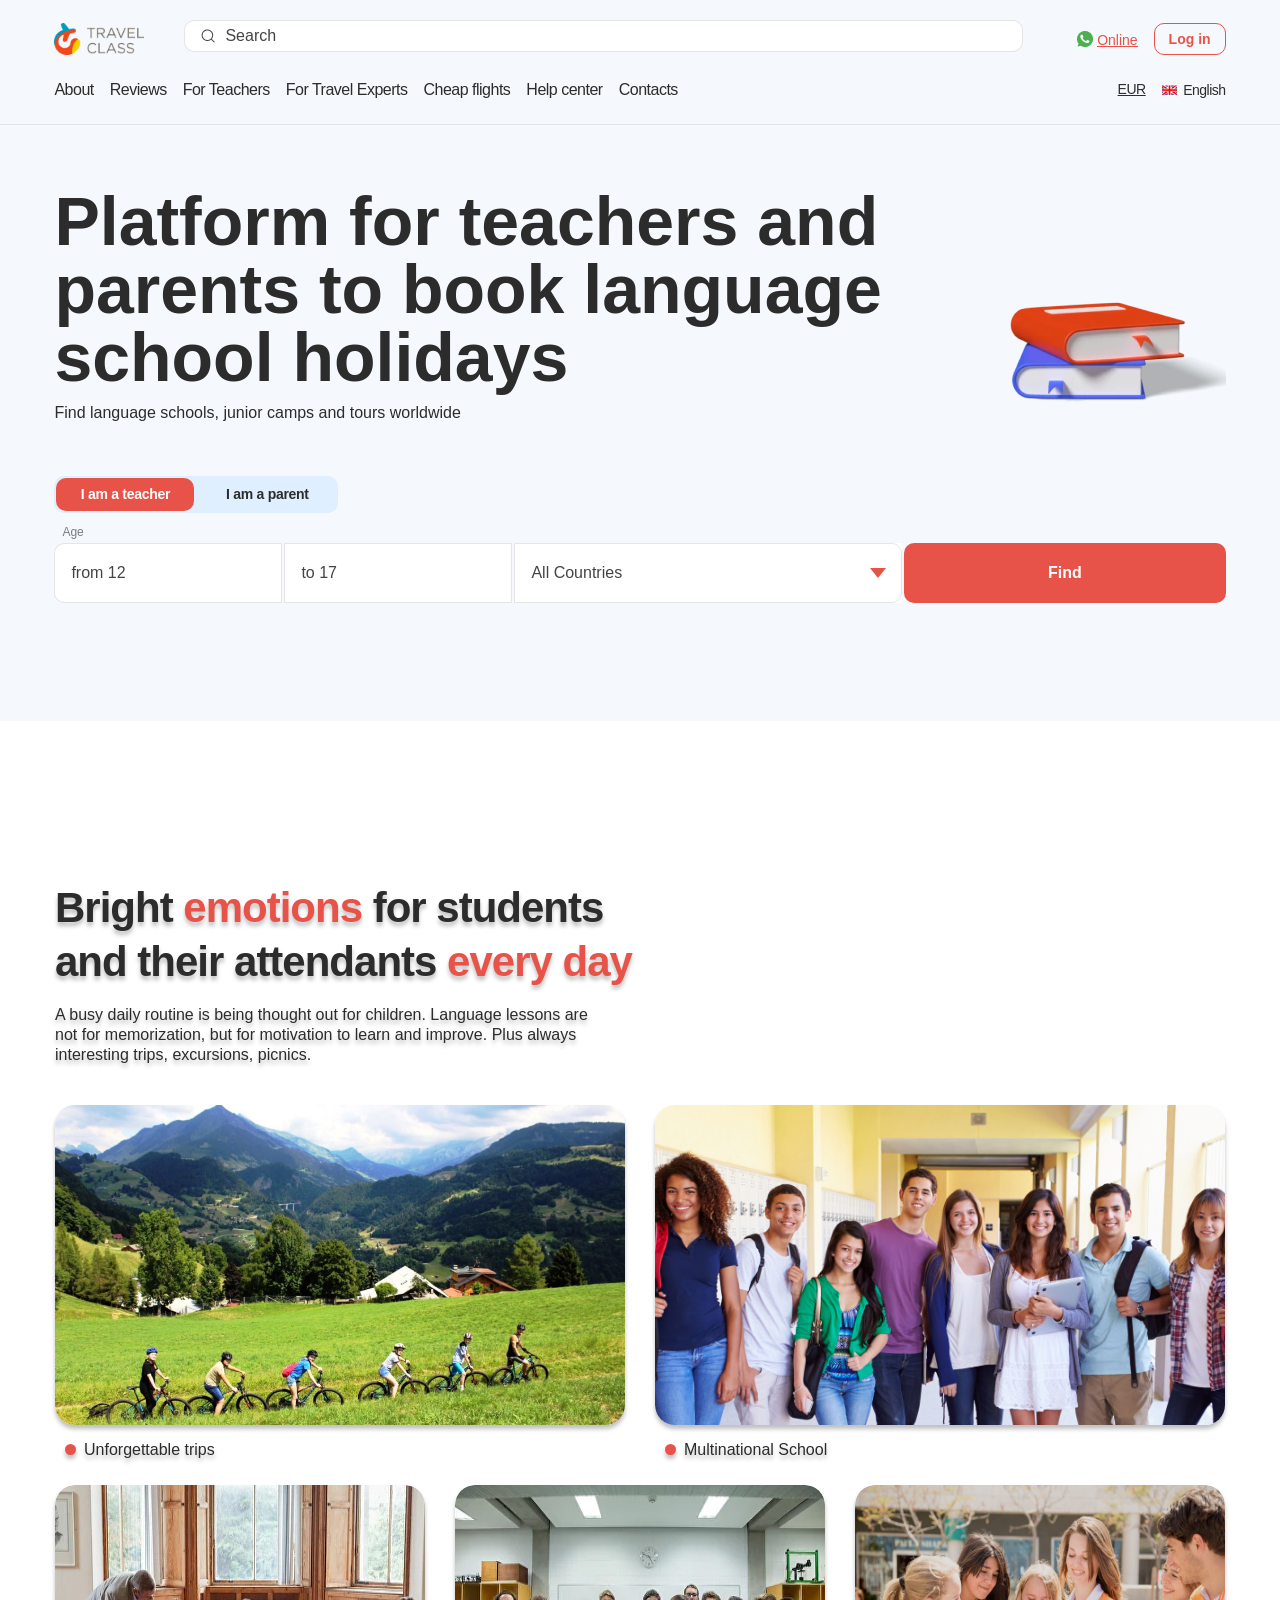
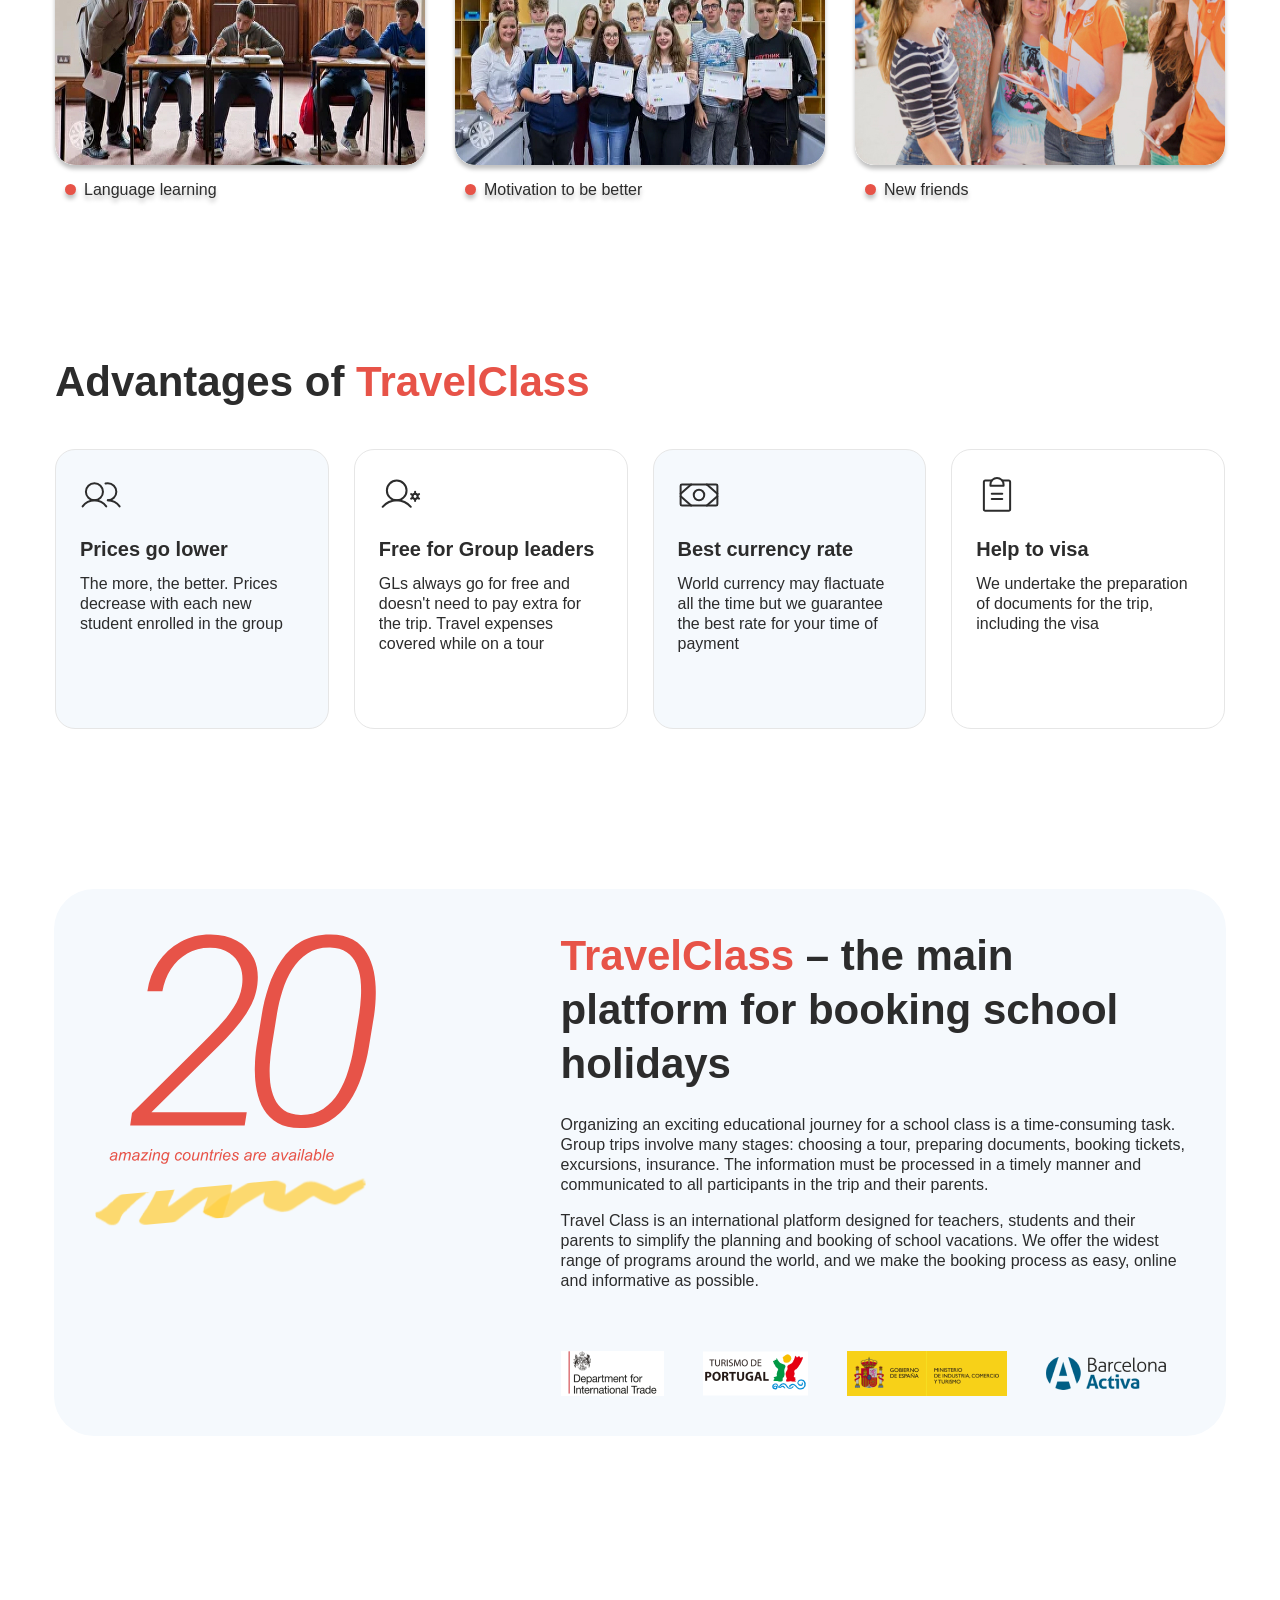
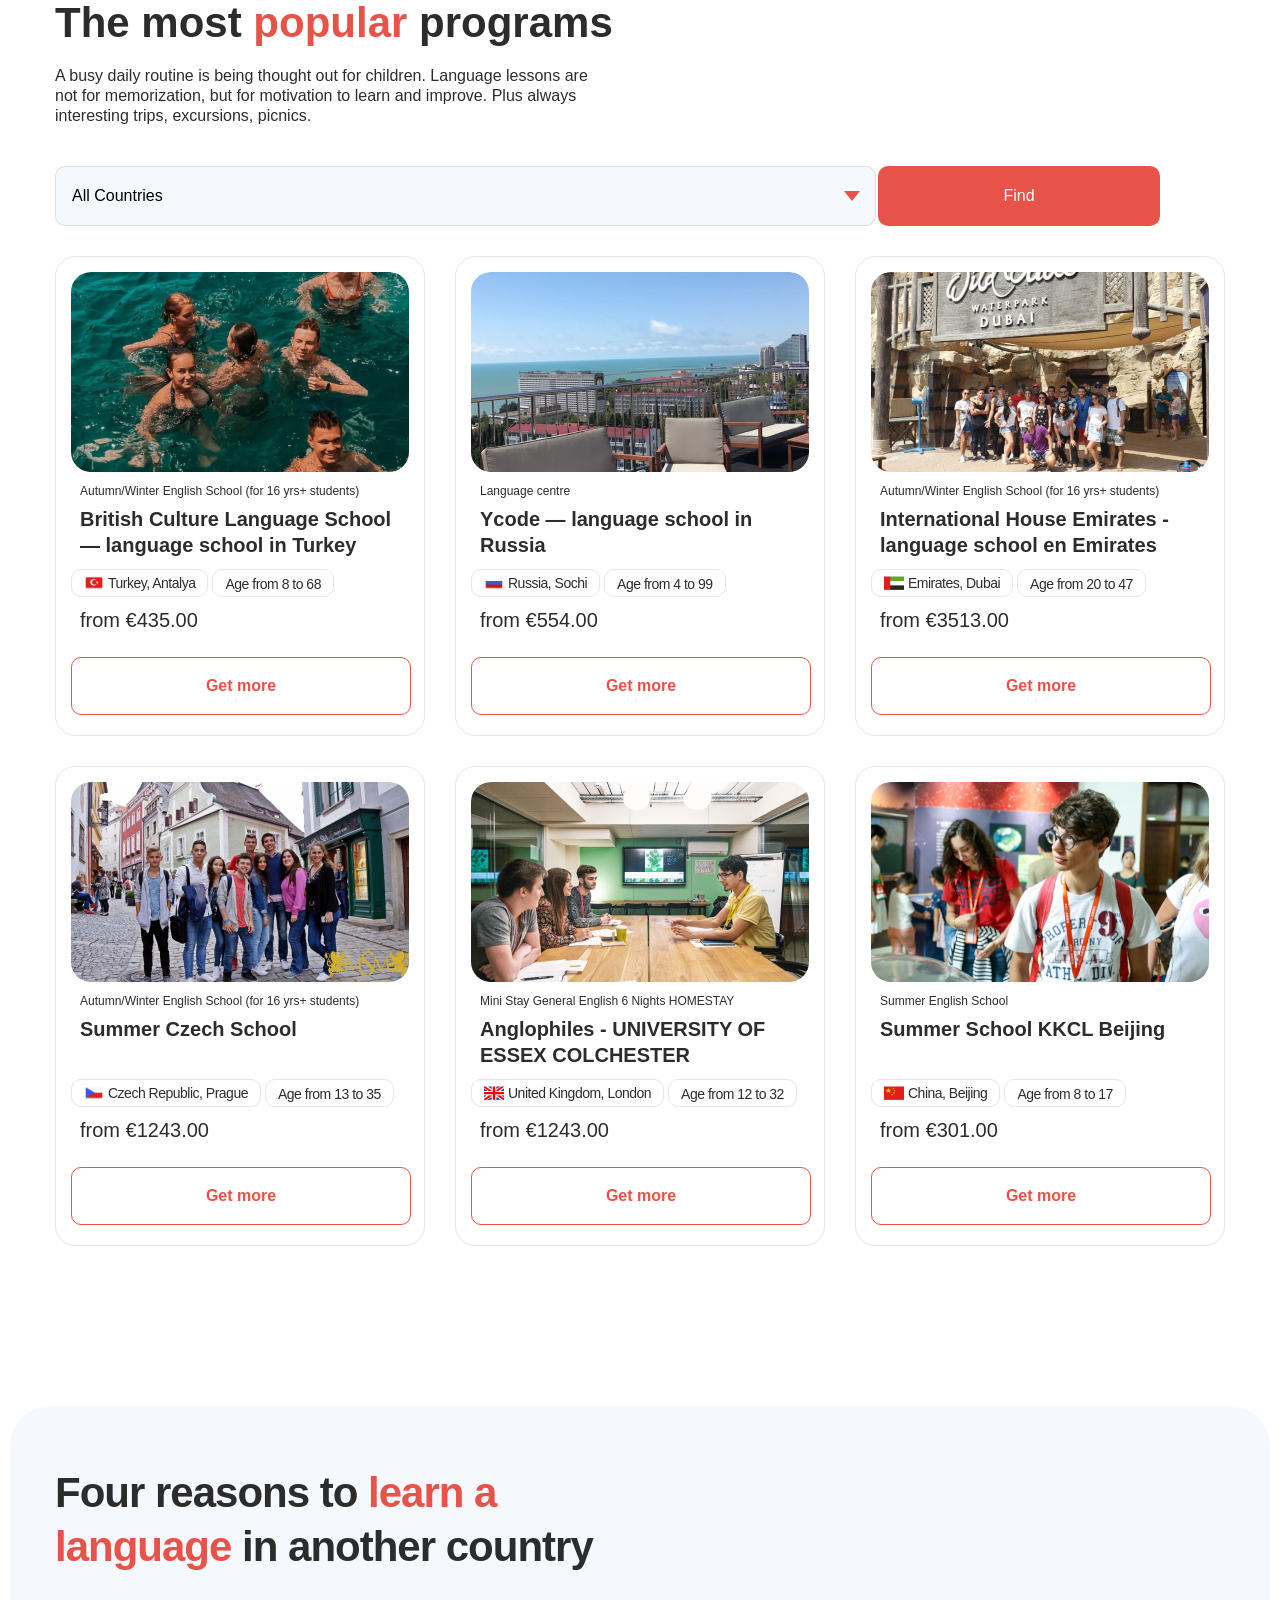
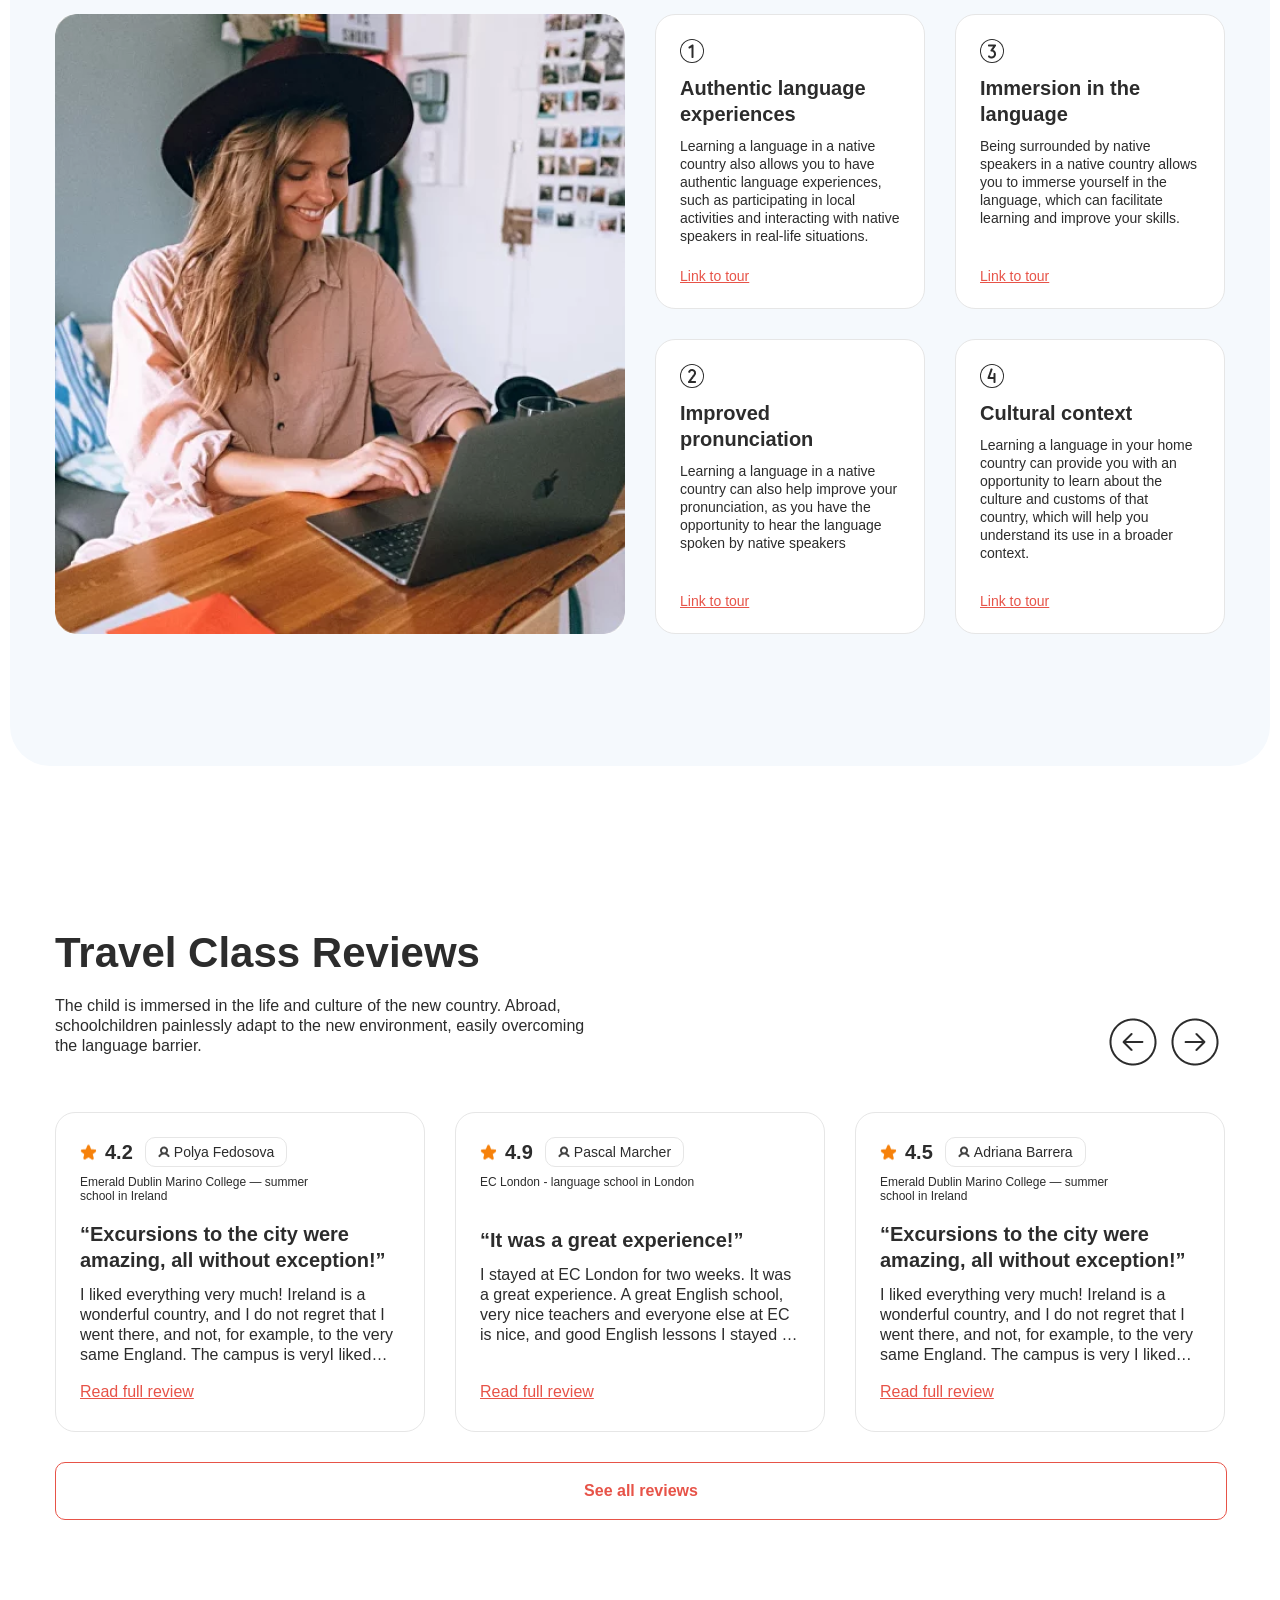
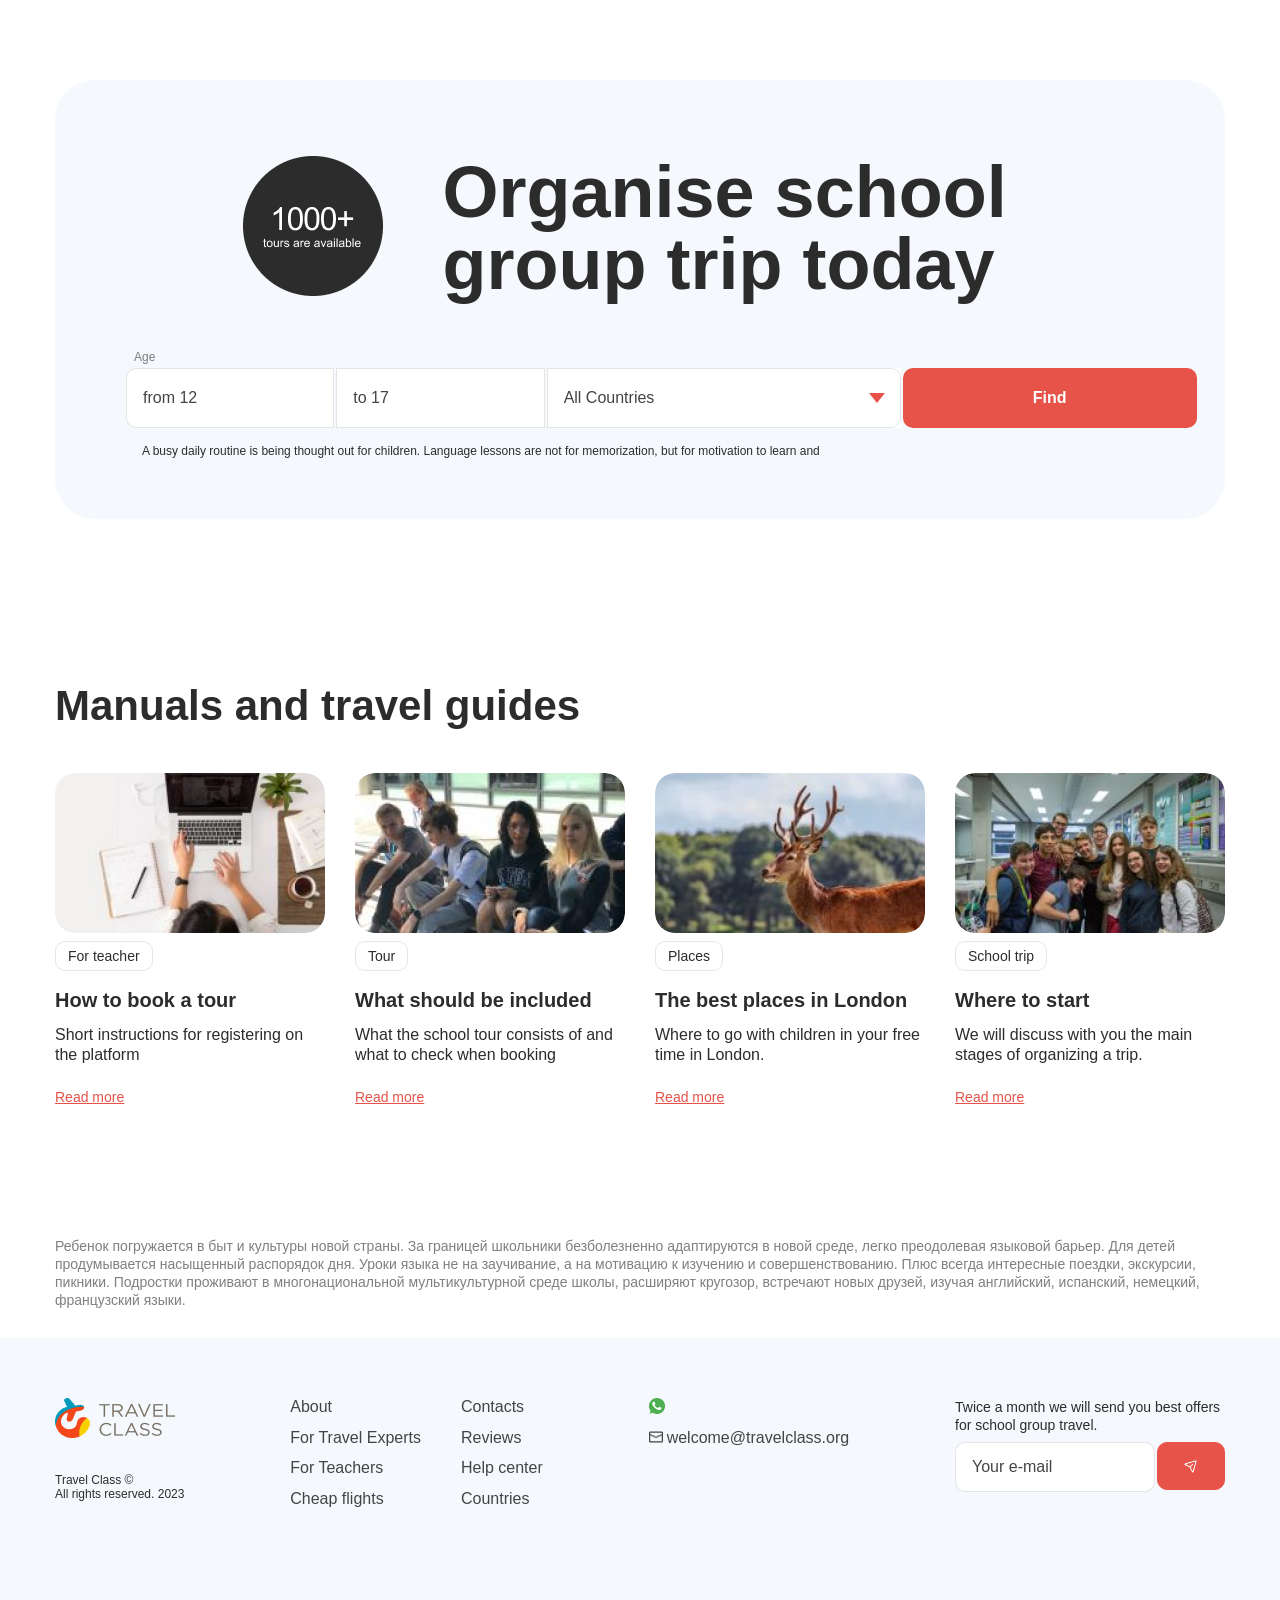
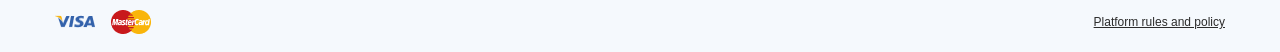
==== index.html @ 8e3ecc43 "feature: Адаптив для блока countries готов" ====
<!DOCTYPE html>
<html lang="en">

<head>
  <link rel="stylesheet" href="./pages/index.css">
  <meta charset="UTF-8">
  <meta http-equiv="X-UA-Compatible" content="IE=edge">
  <meta name="viewport" content="width=device-width, initial-scale=1.0">
  <title>Travelclass</title>
</head>

<body class="body">
  <div class="page">

    <header class="header">
      <div class="header__container">
        <div class="header__upper-block">
          <img src="./images/travelclass-logo.png" alt="Логотип Тревел Класс" class="header__logo">
          <form class="header__search-block" id="" action="">
            <div class="header__search-icon"></div>
            <input type="text" placeholder="Search" class="input header__input">
          </form>
          <a href="#" class="header__upper-support hover-element">
            <img src="./images/footer-socials-wa.png" alt="" class="header__support-icon">
            <div class="header__support-text">Online</div>
          </a>
          <a href="#" class="header__login-block">
            <div  class="header__login-text">Log in</div>
          </a>
        </div>
        <div class="header__lower-block">
          <nav class="header__navigation">
            <ul class="header__list">
              <li class="header__list-item hover-element">
                <a href="#" class="header__link">About</a>
              </li>
              <li class="header__list-item hover-element">
                <a href="#" class="header__link">Reviews</a>
              </li>
              <li class="header__list-item hover-element">
                <a href="#" class="header__link">For Teachers</a>
              </li>
              <li class="header__list-item hover-element">
                <a href="#" class="header__link">For Travel Experts</a>
              </li>
              <li class="header__list-item hover-element">
                <a href="#" class="header__link">Cheap flights</a>
              </li>
              <li class="header__list-item hover-element">
                <a href="#" class="header__link">Help center</a>
              </li>
              <li class="header__list-item hover-element">
                <a href="#" class="header__link">Contacts</a>
              </li>
            </ul>
          </nav>
          <div class="header__location hover-element">eur</div>
          <div class="header__language-block hover-element">
            <img src="./images/uk.png" alt="" class="header__language-icon">
            <div class="header__language">English</div>
          </div>
          <a href="" class="header__lower-support">
            <img src="./images/footer-socials-wa.png" alt="" class="header__support-icon">
            <div class="header__support-text">Online</div>
          </a>
        </div>
      </div>
    </header>

    <main class="content">
      <section class="intro">
        <div class="intro__container">
          <div class="intro__title-block">
            <div class="intro__text-block">
              <h1 class="intro__title">Platform for teachers and parents to book language school holidays</h1>
              <p class="intro__paragraph text__paragraph">Find language schools, junior camps and tours worldwide</p>
            </div>
            <img src="./images/intro-image.png" alt="" class="intro__image">
          </div>
          <form action="submit" class="form">
            <div class="form__checkbox-block">
              <label for="teacher" class="form__label form__label_direction_right">
                <input
                  type="radio"
                  name="role"
                  id="teacher"
                  class="form__item form__item_el_number-of-columns" 
                  value="teacher"
                  checked
                >
                <span class="form__pseudo-item form__pseudo-item_type_radio">I am a teacher</span>
              </label>
              <label for="parent" class="form__label form__label_direction_right">
                <input
                  type="radio"
                  name="role"
                  id="parent"
                  class="form__item form__item_el_number-of-columns" 
                  value="parent"
                >
                <span class="form__pseudo-item form__pseudo-item_type_radio">I am a parent</span>
              </label>
            </div>
            <div class="form__search-block">
              <label for="" class="form-block__label">Age</label>
              <div action="submit" class="form-block__form">
                <input type="text" class="input form-block__input form-block__input_type_from" placeholder="from 12">
                <input type="text" class="input form-block__input form-block__input_type_to" placeholder="to 17">
                <div class="form-block__select-block">
                  <select name="" id="" class="input form-block__select hover-element">
                    <option value="">All Countries</option>
                    <option value="">Country 1</option>
                    <option value="">Country 2</option>
                  </select>
                </div>
                <button class="form-block__submit">Find</button>
              </div>
            </div>
          </form>
        </div>
      </section>

      <section class="emotion">
        <div class="emotion__text-block">
          <h2 class="emotion__title text__title">Bright <span class="text__accent">emotions</span> for students and
            their attendants
            <span class="text__accent">every day</span>
          </h2>
          <p class="emotion__paragraph text__paragraph">A busy daily routine is being thought out for children. Language
            lessons
            are not for memorization, but for motivation to learn and improve. Plus always interesting trips,
            excursions, picnics.
          </p>
        </div>
        <div class="emotion__galery">
          <div class="emotion__galery-item emotion__galery-item_type_first">
            <img src="./images/emotion-main-photo.jpg" alt="" class="emotion__galery-photo">
            <div class="emotion__comment">
              <div class="emotion__circle"></div>
              <p class="emotion__paragraph text__paragraph">Unforgettable trips</p>
            </div>
          </div>
          <div class="emotion__galery-item emotion__galery-item_type_second">
            <img src="./images/emotion-multinational-photo.jpg" alt="" class="emotion__galery-photo">
            <div class="emotion__comment">
              <div class="emotion__circle"></div>
              <p class="emotion__paragraph text__paragraph">Multinational School</p>
            </div>
          </div>
          <div class="emotion__galery-item emotion__galery-item_type_third">
            <img src="./images/emotion-language-photo.jpg" alt="" class="emotion__galery-photo">
            <div class="emotion__comment">
              <div class="emotion__circle"></div>
              <p class="emotion__paragraph text__paragraph">Language learning</p>
            </div>
          </div>
          <div class="emotion__galery-item emotion__galery-item_type_fourth">
            <img src="./images/emotion-motivation-photo.jpg" alt="" class="emotion__galery-photo">
            <div class="emotion__comment">
              <div class="emotion__circle"></div>
              <p class="emotion__paragraph text__paragraph">Motivation to be better</p>
            </div>
          </div>
          <div class="emotion__galery-item emotion__galery-item_type_fifth">
            <img src="./images/emotion-friends-photo.jpg" alt="" class="emotion__galery-photo">
            <div class="emotion__comment">
              <div class="emotion__circle"></div>
              <p class="emotion__paragraph text__paragraph">New friends</p>
            </div>
          </div>
        </div>
      </section>

      <section class="advantages">
        <h2 class="advantages__title text__title">Advantages of <span class="text__accent">TravelСlass</span></h2>
        <div class="advantages__container">
          <div class="advantages__item">
            <img src="./images/advantages-prices-icon.svg" alt="" class="advantages__icon">
            <h3 class="advantages__subtitle text__subtitle">Prices go lower</h3>
            <p class="advantages__paragraph text__paragraph">The more, the better. Prices decrease with each new student
              enrolled in the group</p>
          </div>
          <div class="advantages__item">
            <img src="./images/advantages-free-icon.svg" alt="" class="advantages__icon">
            <h3 class="advantages__subtitle text__subtitle">Free for Group leaders</h3>
            <p class="advantages__paragraph text__paragraph">GLs always go for free and doesn't need to pay extra for
              the trip. Travel expenses covered while on a tour</p>
          </div>
          <div class="advantages__item">
            <img src="./images/advantages-best-icon.svg" alt="" class="advantages__icon">
            <h3 class="advantages__subtitle text__subtitle">Best currency rate</h3>
            <p class="advantages__paragraph text__paragraph">World currency may flactuate all the time but we guarantee the best rate
              for your time of payment</p>
          </div>
          <div class="advantages__item">
            <img src="./images/advantages-help-icon.svg" alt="" class="advantages__icon">
            <h3 class="advantages__subtitle text__subtitle">Help to visa</h3>
            <p class="advantages__paragraph text__paragraph">We undertake the preparation of documents for the trip,
              including the visa</p>
          </div>
        </div>
      </section>

      <section class="countries">
        <div class="countries__container">
          <div class="countries__main-image"></div>
          <div class="countries__info-block">
            <h2 class="countries__title text__title"><span class="text__accent">TravelClass</span> – the main platform
              for booking school holidays</h2>
            <p class="countries__paragraph text__paragraph">Organizing an exciting educational journey for a school
              class is a time-consuming task.
              Group trips involve many stages: choosing a tour, preparing documents, booking tickets, excursions,
              insurance. The information must
              be processed in a timely manner and communicated to all participants in the trip and their parents.
            </p>
            <p class="countries__paragraph text__paragraph">Travel Class is an international platform designed for
              teachers, students and their
              parents to simplify the planning and booking of school vacations. We offer the widest range of programs
              around the world,
              and we make the booking process as easy, online and informative as possible.
            </p>
            <div class="countries__logo-block">
              <img src="./images/countries-department-logo.png" alt=""
                class="countries__logo-item countries__logo-item_type_department">
              <img src="./images/countries-turismo-logo.png" alt=""
                class="countries__logo-item countries__logo-item_type_turismo">
              <img src="./images/countries-spain-logo.png" alt=""
                class="countries__logo-item countries__logo-item_type_spain">
              <img src="./images/countries-barselona-logo.png" alt=""
                class="countries__logo-item countries__logo-item_type_barselona">
            </div>
          </div>
        </div>
      </section>

      <section class="programs">
        <div class="programs__text-block">
          <h2 class="programs__title text__title">The most <span class="text__accent">popular</span> programs</h2>
          <p class="programs__paragraph text__paragraph">A busy daily routine is being thought out for children.
            Language lessons are not for memorization, but for motivation to learn and improve. Plus always interesting
            trips, excursions, picnics.
          </p>
        </div>
        <form action="submit" class="programs__form" id="">
          <div class="programs__select-block">
            <select name="" id="" class="programs__select-item input hover-element">
              <option value="">All Countries</option>
              <option value="">country 1</option>
            </select>
          </div>
          <button class="programs__submit" type="submit">Find</button>
        </form>
        <div class="programs__items">
          <a href="#" class="programs__item-link">
            <div class="programs__item">
              <img src="./images/program-one.png" alt="" class="programs__image">
              <p class="programs__description">Autumn/Winter English School (for 16 yrs+ students)</p>
              <h3 class="programs__subtitle text__subtitle">British Culture Language School — language school in Turkey
              </h3>
              <div class="programs__info">
                <div class="programs__location-block">
                  <img src="./images/turkey.png" alt="Флаг Турции" class="programs__location-icon">
                  <div class="programs__location-text">Turkey, Antalya</div>
                </div>
                <div class="programs__age-block">Age from 8 to 68</div>
              </div>
              <div class="programs__price">from €435.00</div>
              <div class="programs__button">Get more</div>
            </div>
          </a>
          <a href="#" class="programs__item-link">
            <div class="programs__item">
              <img src="./images/program-two.png" alt="" class="programs__image">
              <p class="programs__description">Language centre</p>
              <h3 class="programs__subtitle text__subtitle">Ycode — language school in Russia</h3>
              <div class="programs__info">
                <div class="programs__location-block">
                  <img src="./images/russia.png" alt="Флаг Турции" class="programs__location-icon">
                  <div class="programs__location-text">Russia, Sochi</div>
                </div>
                <div class="programs__age-block">Age from 4 to 99</div>
              </div>
              <div class="programs__price">from €554.00</div>
              <div class="programs__button">Get more</div>
            </div>
          </a>
          <a href="#" class="programs__item-link">
            <div class="programs__item">
              <img src="./images/program-three.png" alt="" class="programs__image">
              <p class="programs__description">Autumn/Winter English School (for 16 yrs+ students)</p>
              <h3 class="programs__subtitle text__subtitle">International House Emirates - language school en Emirates
              </h3>
              <div class="programs__info">
                <div class="programs__location-block">
                  <img src="./images/emirates.png" alt="Флаг Турции" class="programs__location-icon">
                  <div class="programs__location-text">Emirates, Dubai</div>
                </div>
                <div class="programs__age-block">Age from 20 to 47</div>
              </div>
              <div class="programs__price">from €3513.00</div>
              <div class="programs__button">Get more</div>
            </div>
          </a>
          <a href="#" class="programs__item-link">
            <div class="programs__item">
              <img src="./images/program-four.png" alt="" class="programs__image">
              <p class="programs__description">Autumn/Winter English School (for 16 yrs+ students)</p>
              <h3 class="programs__subtitle text__subtitle">Summer Czech School</h3>
              <div class="programs__info">
                <div class="programs__location-block">
                  <img src="./images/czech.png" alt="Флаг Турции" class="programs__location-icon">
                  <div class="programs__location-text">Czech Republic, Prague</div>
                </div>
                <div class="programs__age-block">Age from 13 to 35</div>
              </div>
              <div class="programs__price">from €1243.00</div>
              <div class="programs__button">Get more</div>
            </div>
          </a>
          <a href="#" class="programs__item-link">
            <div class="programs__item">
              <img src="./images/program-five.png" alt="" class="programs__image">
              <p class="programs__description">Mini Stay General English 6 Nights HOMESTAY</p>
              <h3 class="programs__subtitle text__subtitle">Anglophiles - UNIVERSITY OF ESSEX COLCHESTER</h3>
              <div class="programs__info">
                <div class="programs__location-block">
                  <img src="./images/uk.png" alt="Флаг Турции" class="programs__location-icon">
                  <div class="programs__location-text">United Kingdom, London</div>
                </div>
                <div class="programs__age-block">Age from 12 to 32</div>
              </div>
              <div class="programs__price">from €1243.00</div>
              <div class="programs__button">Get more</div>
            </div>
          </a>
          <a href="#" class="programs__item-link">
            <div class="programs__item">
              <img src="./images/program-six.png" alt="" class="programs__image">
              <p class="programs__description">Summer English School</p>
              <h3 class="programs__subtitle text__subtitle">Summer School KKCL Beijing</h3>
              <div class="programs__info">
                <div class="programs__location-block">
                  <img src="./images/china.png" alt="Флаг Турции" class="programs__location-icon">
                  <div class="programs__location-text">China, Beijing</div>
                </div>
                <div class="programs__age-block">Age from 8 to 17</div>
              </div>
              <div class="programs__price">from €301.00</div>
              <div class="programs__button">Get more</div>
            </div>
          </a>
        </div>
      </section>

      <section class="reasons">
        <h2 class="reasons__title text__title">Four reasons to <span class="text__accent">learn a language</span> in
          another country</h2>
        <div class="reasons__container">
          <img src="./images/reasons-image.png" alt="Фото улыбающейся девушки"
            class="reasons__item reasons__item_type_first">
          <a href="https://travelclass.org/offer/catalog/?role=teacher&sort_by=1&age_from=&age_to=&country%5B%5D=all"
            class="reasons__item reasons__item_type_second">
            <div class="reasons__number reasons__number_type_first"></div>
            <h3 class="reasons__subtitle text__subtitle">Authentic language experiences</h3>
            <p class="reasons__paragraph">Learning a language in a native country also allows you to have authentic
              language experiences,
              such as participating in local activities and interacting with native speakers in real-life situations.
            </p>
            <div class="reasons__link">Link to tour</div>
          </a>
          <a href="https://travelclass.org/offer/catalog/?role=teacher&sort_by=1&age_from=&age_to=&country%5B%5D=all"
            class="reasons__item reasons__item_type_third">
            <div class="reasons__number reasons__number_type_second"></div>
            <h3 class="reasons__subtitle text__subtitle">Improved pronunciation</h3>
            <p class="reasons__paragraph">Learning a language in a native country can also help improve your
              pronunciation,
              as you have the opportunity to hear the language spoken by native speakers
            </p>
            <div class="reasons__link">Link to tour</div>
          </a>
          <a href="https://travelclass.org/offer/catalog/?role=teacher&sort_by=1&age_from=&age_to=&country%5B%5D=all"
            class="reasons__item reasons__item_type_fourth">
            <div class="reasons__number reasons__number_type_third"></div>
            <h3 class="reasons__subtitle text__subtitle">Immersion in the language</h3>
            <p class="reasons__paragraph">Being surrounded by native speakers in a native country allows you to immerse
              yourself
              in the language, which can facilitate learning and improve your skills.
            </p>
            <div class="reasons__link">Link to tour</div>
          </a>
          <a href="https://travelclass.org/offer/catalog/?role=teacher&sort_by=1&age_from=&age_to=&country%5B%5D=all"
            class="reasons__item reasons__item_type_fifth">
            <div class="reasons__number reasons__number_type_fourth"></div>
            <h3 class="reasons__subtitle text__subtitle">Cultural context</h3>
            <p class="reasons__paragraph">Learning a language in your home country can provide you with an opportunity
              to learn
              about the culture and customs of that country, which will help you understand its use in a broader
              context.
            </p>
            <div class="reasons__link">Link to tour</div>
          </a>
        </div>
      </section>

      <section class="reviews">
        <div class="reviews__title-block">
          <div class="reviews__text">
            <h2 class="reviews__title text__title">Travel Class Reviews</h2>
            <p class="reviews__paragraph text__paragraph">The child is immersed in the life and culture of the new
              country. Abroad,
              schoolchildren painlessly adapt to the new environment, easily overcoming the language barrier.
            </p>
          </div>
          <div class="reviews__buttons-container">
            <div class="reviews__buttons">
              <div class="reviews__button reviews__bitton_type_left hover-element"></div>
              <div class="reviews__button reviews__bitton_type_right hover-element"></div>
            </div>
          </div>
        </div>
        <div class="cards">
          <a href="#" class="cards__link hover-element">
            <div class="cards__item">
              <div class="cards__title-block">
                <div class="cards__rating-block">
                  <div class="cards__rating-icon"></div>
                  <div class="cards__rating">4.2</div>
                </div>
                <div class="cards__customer">
                  <div class="cards__customer-icon"></div>
                  <div class="cards__customer-name">Polya Fedosova</div>
                </div>
              </div>
              <p class="cards__school">Emerald Dublin Marino College — summer school in Ireland</p>
              <h3 class="cards__subtitle text__subtitle">“Excursions to the city were amazing, all without exception!”
              </h3>
              <p class="cards__paragraph text__paragraph">I liked everything very much! Ireland is a wonderful country,
                and I do not regret
                that I went there, and not, for example, to the very same England. The campus is veryI liked everything
                very much! Ireland is a wonderful country, and I do not regret
                that I went there, and not, for example, to the very same England. The campus is very
              </p>
              <p class="cards__read-full">Read full review</p>
            </div>
          </a>
          <a href="#" class="cards__link hover-element">
            <div class="cards__item">
              <div class="cards__title-block">
                <div class="cards__rating-block">
                  <div class="cards__rating-icon"></div>
                  <div class="cards__rating">4.9</div>
                </div>
                <div class="cards__customer">
                  <div class="cards__customer-icon"></div>
                  <div class="cards__customer-name">Pascal Marcher</div>
                </div>
              </div>
              <p class="cards__school">EC London - language school in London</p>
              <h3 class="cards__subtitle text__subtitle">“It was a great experience!”</h3>
              <p class="cards__paragraph text__paragraph">I stayed at EC London for two weeks. It was a great
                experience. A great English school,
                very nice teachers and everyone else at EC is nice, and good English lessons I stayed at EC London for
                two weeks. It was a great
                experience. A great English school,
                very nice teachers and everyone else at EC is nice, and good English lessons
              </p>
              <p class="cards__read-full">Read full review</p>
            </div>
          </a>
          <a href="#" class="cards__link hover-element">
            <div class="cards__item">
              <div class="cards__title-block">
                <div class="cards__rating-block">
                  <div class="cards__rating-icon"></div>
                  <div class="cards__rating">4.5</div>
                </div>
                <div class="cards__customer">
                  <div class="cards__customer-icon"></div>
                  <div class="cards__customer-name">Adriana Barrera</div>
                </div>
              </div>
              <p class="cards__school">Emerald Dublin Marino College — summer school in Ireland</p>
              <h3 class="cards__subtitle text__subtitle">“Excursions to the city were amazing, all without exception!”
              </h3>
              <p class="cards__paragraph text__paragraph">I liked everything very much! Ireland is a wonderful country,
                and I do not regret
                that I went there, and not, for example, to the very same England. The campus is very I liked everything
                very much! Ireland
                is a wonderful country, and I do not regret
                that I went there, and not, for example, to the very same England. The campus is very
              </p>
              <p class="cards__read-full">Read full review</p>
            </div>
          </a>
        </div>
        <a href="#" class="reviews__main-button">See all reviews</a>
        <div class="reviews__lower-block">
          <div class="reviews__current-review reviews__current-review_type_active"></div>
          <div class="reviews__buttons">
            <div class="reviews__button reviews__bitton_type_left"></div>
            <div class="reviews__button reviews__bitton_type_right"></div>
          </div>
        </div>
      </section>

      <section class="search">
        <div class="search__title-block">
          <img src="./images/search-image.png" alt="" class="search__image">
          <div class="search__title">
            Organise school group trip today
            <span class="search__upper-text">A busy daily routine is being thought out for children. Language lessons
              are not for memorization,
              but for motivation to learn and
            </span>
          </div>
        </div>
        <div class="form-block">
          <label for="" class="form-block__label">Age</label>
          <form action="submit" class="form-block__form">
            <input type="text" class="input form-block__input form-block__input_type_from" placeholder="from 12">
            <input type="text" class="input form-block__input form-block__input_type_to" placeholder="to 17">
            <div class="form-block__select-block">
              <select name="" id="" class="input form-block__select hover-element">
                <option value="">All Countries</option>
                <option value="">Country 1</option>
                <option value="">Country 2</option>
              </select>
            </div>
            <button class="form-block__submit">Find</button>
          </form>
        </div>
        <span class="search__lower-text">A busy daily routine is being thought out for children. Language lessons are
          not for memorization,
          but for motivation to learn and
        </span>
      </section>

      <section class="guides">
        <h2 class="guides__title text__title">Мanuals and travel guides</h2>
        <div class="guides__cards">
          <a href="#" class="guides__card-link">
            <div class="guides__card hover-element">
              <img class="guides__image" src="./images/guides-how-to-book.png" alt="">
              <div class="guides__card-type">For teacher</div>
              <h3 class="guides__subtitle text__subtitle">How to book a tour</h3>
              <p class="guides__paragraph text__paragraph">Short instructions for registering on the platform</p>
              <div class="guides__more">Read more</div>
            </div>
          </a>
          <a href="#" class="guides__card-link">
            <div class="guides__card hover-element">
              <img class="guides__image" src="./images/guides-included.png" alt="">
              <div class="guides__card-type">Tour</div>
              <h3 class="guides__subtitle text__subtitle">What should be included</h3>
              <p class="guides__paragraph text__paragraph">What the school tour consists of and what to check when
                booking</p>
              <div class="guides__more">Read more</div>
            </div>
          </a>
          <a href="#" class="guides__card-link">
            <div class="guides__card hover-element">
              <img class="guides__image" src="./images/guides-places.png" alt="">
              <div class="guides__card-type">Places</div>
              <h3 class="guides__subtitle text__subtitle">The best places in London</h3>
              <p class="guides__paragraph text__paragraph">Where to go with children in your free time in London.</p>
              <div class="guides__more">Read more</div>
            </div>
          </a>
          <a href="#" class="guides__card-link">
            <div class="guides__card hover-element">
              <img class="guides__image" src="./images/guides-start.png" alt="">
              <div class="guides__card-type">School trip</div>
              <h3 class="guides__subtitle text__subtitle">Where to start</h3>
              <p class="guides__paragraph text__paragraph">We will discuss with you the main stages of organizing a
                trip.</p>
              <div class="guides__more">Read more</div>
            </div>
          </a>
        </div>
        <p class="guides__info">Ребенок погружается в быт и культуры новой страны. За границей школьники безболезненно
          адаптируются в новой среде,
          легко преодолевая языковой барьер. Для детей продумывается насыщенный распорядок дня. Уроки языка не на
          заучивание, а на мотивацию к изучению
          и совершенствованию. Плюс всегда интересные поездки, экскурсии, пикники. Подростки проживают в
          многонациональной мультикультурной среде школы,
          расширяют кругозор, встречают новых друзей, изучая английский, испанский, немецкий, французский языки.
        </p>
      </section>
    </main>

    <footer class="footer">
      <div class="footer__container">
        <div class="footer__main-container">
          <div class="footer__logo-container">
            <img src="./images/travelclass-logo.png" alt="Логотип Тревел Класс" class="footer__logo">
            <div class="footer__rights">
              <div class="footer__rights-text">Travel Class ©</div>
              <div class="footer__rights-text">All rights reserved. 2023</div>
            </div>
          </div>
          <div class="footer__links-block">
            <ul class="footer__links-list">
              <li class="footer__list-item">
                <a href="#" class="footer__link hover-element">About</a>
              </li>
              <li class="footer__list-item">
                <a href="#" class="footer__link hover-element">For Travel Experts</a>
              </li>
              <li class="footer__list-item">
                <a href="#" class="footer__link hover-element">For Teachers</a>
              </li>
              <li class="footer__list-item">
                <a href="#" class="footer__link hover-element">Cheap flights</a>
              </li>
            </ul>
            <ul class="footer__links-list">
              <li class="footer__list-item">
                <a href="#" class="footer__link hover-element">Contacts</a>
              </li>
              <li class="footer__list-item">
                <a href="#" class="footer__link hover-element">Reviews</a>
              </li>
              <li class="footer__list-item">
                <a href="#" class="footer__link hover-element">Help center</a>
              </li>
              <li class="footer__list-item">
                <a href="#" class="footer__link hover-element">Countries</a>
              </li>
            </ul>
          </div>
          <div class="footer__contacts">
            <div class="footer__socials">
              <a href="#" class="footer__socials-link hover-link">
                <img src="./images/footer-socials-wa.png" alt="Логотип Вотсапа" class="footer__socials-icon">
              </a>
            </div>
            <div class="footer__mail">
              <img src="./images/footer-mail-icon.png" alt="Иконка электронной почты" class="footer__mail-icon">
              <div class="footer__mail-text">welcome@travelclass.org</div>
            </div>
          </div>
          <div class="footer__send-offers">
            <p class="footer__form-title">Twice a month we will send you best offers for school group travel.</p>
            <form action="submit" class="footer__form" method="" action="">
              <input id="" type="text" class="footer__input input" placeholder="Your e-mail">
              <button class="footer__submit" type="submit"></button>
            </form>
          </div>
        </div>
        <div class="footer__secondary-container">
          <img src="./images/footer-visa-icon.png" alt="Логотип платежной системы Виза"
            class="footer__payment-icon footer__payment-icon_type_visa">
          <img src="./images/footer-mastercard-icon.png" alt="Логотип платежной системы Мастеркард"
            class="footer__payment-icon footer__payment-icon_type_mastercard">
          <a href="#" class="footer__policy hover-link">Platform rules and policy</a>
        </div>
      </div>
    </footer>

  </div>
  <script src="./js/libs/jquery-3.6.3.min.js"></script>
  <script src="./js/index.js"></script>
</body>

</html>
---- pages/index.css ----
/* Общие стили */
@import url(../vendor/normalize.css);
@import url(../vendor/fonts.css);
@import url(../blocks/body/body.css);
@import url(../blocks/page/page.css);
@import url(../blocks/content/content.css);

@import url(../blocks/text/__accent/text__accent.css);
@import url(../blocks/text/__title/text__title.css);
@import url(../blocks/text/__paragraph/text__paragraph.css);
@import url(../blocks/text/__subtitle/text__subtitle.css);
@import url(../blocks/hover-element/hover-element.css);
@import url(../blocks/input/input.css);

/* Частные стили */
@import url(../blocks/header/header.css);
@import url(../blocks/header/__container/header__container.css);
@import url(../blocks/header/__upper-block/header__upper-block.css);
@import url(../blocks/header/__logo/header__logo.css);
@import url(../blocks/header/__search-block/header__search-block.css);
@import url(../blocks/header/__input/header__input.css);
@import url(../blocks/header/__upper-support/header__upper-support.css);
@import url(../blocks/header/__support-icon/header__support-icon.css);
@import url(../blocks/header/__support-text/header__support-text.css);
@import url(../blocks/header/__login-block/header__login-block.css);
@import url(../blocks/header/__login-text/header__login-text.css);
@import url(../blocks/header/__search-icon/header__search-icon.css);
@import url(../blocks/header/__lower-block/header__lower-block.css);
@import url(../blocks/header/__navigation/header__navigation.css);
@import url(../blocks/header/__list/header__list.css);
@import url(../blocks/header/__list-item/header__list-item.css);
@import url(../blocks/header/__link/header__link.css);
@import url(../blocks/header/__location/header__location.css);
@import url(../blocks/header/__language-block/header__language-block.css);
@import url(../blocks/header/__language-icon/header__language-icon.css);
@import url(../blocks/header/__language/header__language.css);
@import url(../blocks/header/__lower-support/header__lower-support.css);

@import url(../blocks/intro/intro.css);
@import url(../blocks/intro/__container/intro__container.css);
@import url(../blocks/intro/__title-block/intro__title-block.css);
@import url(../blocks/intro/__text-block/intro__text-block.css);
@import url(../blocks/intro/__title/intro__title.css);
@import url(../blocks/intro/__paragraph/intro__paragraph.css);
@import url(../blocks/intro/__image/intro__image.css);

@import url(../blocks/form/form.css);
@import url(../blocks/form/__checkbox-block/form__checkbox-block.css);
@import url(../blocks/form/__label/form__label.css);
@import url(../blocks/form/__label/_direction/form__label_direction_right.css);
@import url(../blocks/form/__item/form__item.css);
@import url(../blocks/form/__item/_el/form__item_el_number-of-columns.css);
@import url(../blocks/form/__pseudo-item/form__pseudo-item.css);
@import url(../blocks/form/__pseudo-item/_type/form__pseudo-item_type_radio.css);
@import url(../blocks/form/__search-block/form__search-block.css);

@import url(../blocks/emotion/emotion.css);
@import url(../blocks/emotion/__text-block/emotion__text-block.css);
@import url(../blocks/emotion/__title/emotion__title.css);
@import url(../blocks/emotion/__paragraph/emotion__paragraph.css);
@import url(../blocks/emotion/__galery/emotion__galery.css);
@import url(../blocks/emotion/__galery-item/emotion__galery-item.css);
@import url(../blocks/emotion/__galery-photo/emotion__galery-photo.css);
@import url(../blocks/emotion/__comment/emotion__comment.css);
@import url(../blocks/emotion/__circle/emotion__circle.css);
@import url(../blocks/emotion/__galery-item/_type/emotion__galery-item_type_first.css);
@import url(../blocks/emotion/__galery-item/_type/emotion__galery-item_type_second.css);
@import url(../blocks/emotion/__galery-item/_type/emotion__galery-item_type_third.css);
@import url(../blocks/emotion/__galery-item/_type/emotion__galery-item_type_fourth.css);
@import url(../blocks/emotion/__galery-item/_type/emotion__galery-item_type_fifth.css);

@import url(../blocks/advantages/advantages.css);
@import url(../blocks/advantages/__container/advantages__container.css);
@import url(../blocks/advantages/__title/advantages__title.css);
@import url(../blocks/advantages/__item/advantages__item.css);
@import url(../blocks/advantages/__icon/advantages__icon.css);
@import url(../blocks/advantages/__subtitle/advantages__subtitle.css);
@import url(../blocks/advantages/__paragraph/advantages__paragraph.css);

@import url(../blocks/countries/countries.css);
@import url(../blocks/countries/__main-image/countries__main-image.css);
@import url(../blocks/countries/__container/countries__container.css);
@import url(../blocks/countries/__title/countries__title.css);
@import url(../blocks/countries/__paragraph/countries__paragraph.css);
@import url(../blocks/countries/__logo-block/countries__logo-block.css);
@import url(../blocks/countries/__logo-item/countries__logo-item.css);
@import url(../blocks/countries/__info-block/countries__info-block.css);
@import url(../blocks/countries/__logo-item/_type/countries__logo-item_type_barselona.css);
@import url(../blocks/countries/__logo-item/_type/countries__logo-item_type_department.css);
@import url(../blocks/countries/__logo-item/_type/countries__logo-item_type_turismo.css);
@import url(../blocks/countries/__logo-item/_type/countries__logo-item_type_spain.css);

@import url(../blocks/programs/programs.css);
@import url(../blocks/programs/__text-block/programs__text-block.css);
@import url(../blocks/programs/__title/programs__title.css);
@import url(../blocks/programs/__paragraph/programs__paragraph.css);
@import url(../blocks/programs/__form/programs__form.css);
@import url(../blocks/programs/__select-block/programs__select-block.css);
@import url(../blocks/programs/__select-item/programs__select-item.css);
@import url(../blocks/programs/__submit/programs__submit.css);
@import url(../blocks/programs/__items/programs__items.css);
@import url(../blocks/programs/__item-link/programs__item-link.css);
@import url(../blocks/programs/__item/programs__item.css);
@import url(../blocks/programs/__image/programs__image.css);
@import url(../blocks/programs/__description/programs__description.css);
@import url(../blocks/programs/__subtitle/programs__subtitle.css);
@import url(../blocks/programs/__info/programs__info.css);
@import url(../blocks/programs/__location-block/programs__location-block.css);
@import url(../blocks/programs/__location-icon/programs__location-icon.css);
@import url(../blocks/programs/__location-text/programs__location-text.css);
@import url(../blocks/programs/__age-block/programs__age-block.css);
@import url(../blocks/programs/__price/programs__price.css);
@import url(../blocks/programs/__button/programs__button.css);

@import url(../blocks/reasons/reasons.css);
@import url(../blocks/reasons/__title/reasons__title.css);
@import url(../blocks/reasons/__container/reasons__container.css);
@import url(../blocks/reasons/__item/reasons__item.css);
@import url(../blocks/reasons/__item/_type/reasons__item_type_first.css);
@import url(../blocks/reasons/__item/_type/reasons__item_type_second.css);
@import url(../blocks/reasons/__item/_type/reasons__item_type_third.css);
@import url(../blocks/reasons/__item/_type/reasons__item_type_fourth.css);
@import url(../blocks/reasons/__item/_type/reasons__item_type_fifth.css);
@import url(../blocks/reasons/__number/reasons__number.css);
@import url(../blocks/reasons/__number/_type/reasons__number_type_first.css);
@import url(../blocks/reasons/__number/_type/reasons__number_type_second.css);
@import url(../blocks/reasons/__number/_type/reasons__number_type_third.css);
@import url(../blocks/reasons/__number/_type/reasons__number_type_fourth.css);
@import url(../blocks/reasons/__subtitle/reasons__subtitle.css);
@import url(../blocks/reasons/__paragraph/reasons__paragraph.css);
@import url(../blocks/reasons/__link/reasons__link.css);

@import url(../blocks/reviews/reviews.css);
@import url(../blocks/reviews/__title-block/reviews__title-block.css);
@import url(../blocks/reviews/__text/reviews__text.css);
@import url(../blocks/reviews/__title/reviews__title.css);
@import url(../blocks/reviews/__paragraph/reviews__paragraph.css);
@import url(../blocks/reviews/__buttons/reviews__buttons.css);
@import url(../blocks/reviews/__button/reviews__button.css);
@import url(../blocks/reviews/__button/_type/reviews__bitton_type_left.css);
@import url(../blocks/reviews/__button/_type/reviews__bitton_type_right.css);
@import url(../blocks/reviews/__main-button/reviews__main-button.css);
@import url(../blocks/reviews/__lower-block/reviews__lower-block.css);
@import url(../blocks/reviews/__current-review/reviews__current-review.css);
@import url(../blocks/reviews/__current-review/_type/reviews__current-review_type_active.css);
@import url(../blocks/reviews/__buttons-container/reviews__buttons-container.css);

@import url(../blocks/cards/cards.css);
@import url(../blocks/cards/__link/cards__link.css);
@import url(../blocks/cards/__item/cards__item.css);
@import url(../blocks/cards/__title-block/cards__title-block.css);
@import url(../blocks/cards/__rating-block/cards__rating-block.css);
@import url(../blocks/cards/__rating-icon/cards__rating-icon.css);
@import url(../blocks/cards/__rating/cards__rating.css);
@import url(../blocks/cards/__customer/cards__customer.css);
@import url(../blocks/cards/__customer-icon/cards__customer-icon.css);
@import url(../blocks/cards/__customer-name/cards__customer-name.css);
@import url(../blocks/cards/__school/cards__school.css);
@import url(../blocks/cards/__subtitle/cards__subtitle.css);
@import url(../blocks/cards/__paragraph/cards__paragraph.css);
@import url(../blocks/cards/__read-full/cards__read-full.css);

@import url(../blocks/search/search.css);
@import url(../blocks/search/__title-block/search__title-block.css);
@import url(../blocks/search/__image/search__image.css);
@import url(../blocks/search/__title/search__title.css);
@import url(../blocks/search/__upper-text/search__upper-text.css);
@import url(../blocks/search/__lower-text/search__lower-text.css);

@import url(../blocks/form-block/form-block.css);
@import url(../blocks/form-block/__label/form-block__label.css);
@import url(../blocks/form-block/__form/form-block__form.css);
@import url(../blocks/form-block/__input/form-block__input.css);
@import url(../blocks/form-block/__input/_type/form-block__input_type_from.css);
@import url(../blocks/form-block/__input/_type/form-block__input_type_to.css);
@import url(../blocks/form-block/__select/form-block__select.css);
@import url(../blocks/form-block/__submit/form-block__submit.css);
@import url(../blocks/form-block/__select-block/form-block__select-block.css);

@import url(../blocks/guides/guides.css);
@import url(../blocks/guides/__title/guides__title.css);
@import url(../blocks/guides/__cards/guides__cards.css);
@import url(../blocks/guides/__card-link/guides__card-link.css);
@import url(../blocks/guides/__card/guides__card.css);
@import url(../blocks/guides/__image/guides__image.css);
@import url(../blocks/guides/__card-type/guides__card-type.css);
@import url(../blocks/guides/__subtitle/guides__subtitle.css);
@import url(../blocks/guides/__paragraph/guides__paragraph.css);
@import url(../blocks/guides/__more/guides__more.css);
@import url(../blocks/guides/__info/guides__info.css);

@import url(../blocks/footer/footer.css);
@import url(../blocks/footer/__container/footer__container.css);
@import url(../blocks/footer/__main-container/footer__main-container.css);
@import url(../blocks/footer/__logo-container/footer__logo-container.css);
@import url(../blocks/footer/__logo/footer__logo.css);
@import url(../blocks/footer/__rights/footer__rights.css);
@import url(../blocks/footer/__rights-text/footer__rights-text.css);
@import url(../blocks/footer/__links-block/footer__links-block.css);
@import url(../blocks/footer/__links-list/footer__links-list.css);
@import url(../blocks/footer/__list-item/footer__list-item.css);
@import url(../blocks/footer/__link/footer__link.css);
@import url(../blocks/footer/__contacts/footer__contacts.css);
@import url(../blocks/footer/__socials/footer__socials.css);
@import url(../blocks/footer/__socials-link/footer__socials-link.css);
@import url(../blocks/footer/__socials-icon/footer__socials-icon.css);
@import url(../blocks/footer/__mail/footer__mail.css);
@import url(../blocks/footer/__mail-icon/footer__mail-icon.css);
@import url(../blocks/footer/__mail-text/footer__mail-text.css);
@import url(../blocks/footer/__send-offers/footer__send-offers.css);
@import url(../blocks/footer/__form-title/footer__form-title.css);
@import url(../blocks/footer/__form/footer__form.css);
@import url(../blocks/footer/__input/footer__input.css);
@import url(../blocks/footer/__submit/footer__submit.css);
@import url(../blocks/footer/__secondary-container/footer__secondary-container.css);
@import url(../blocks/footer/__payment-icon/footer__payment-icon.css);
@import url(../blocks/footer/__payment-icon/_type/footer__payment-icon_type_visa.css);
@import url(../blocks/footer/__payment-icon/_type/footer__payment-icon_type_mastercard.css);
@import url(../blocks/footer/__policy/footer__policy.css);
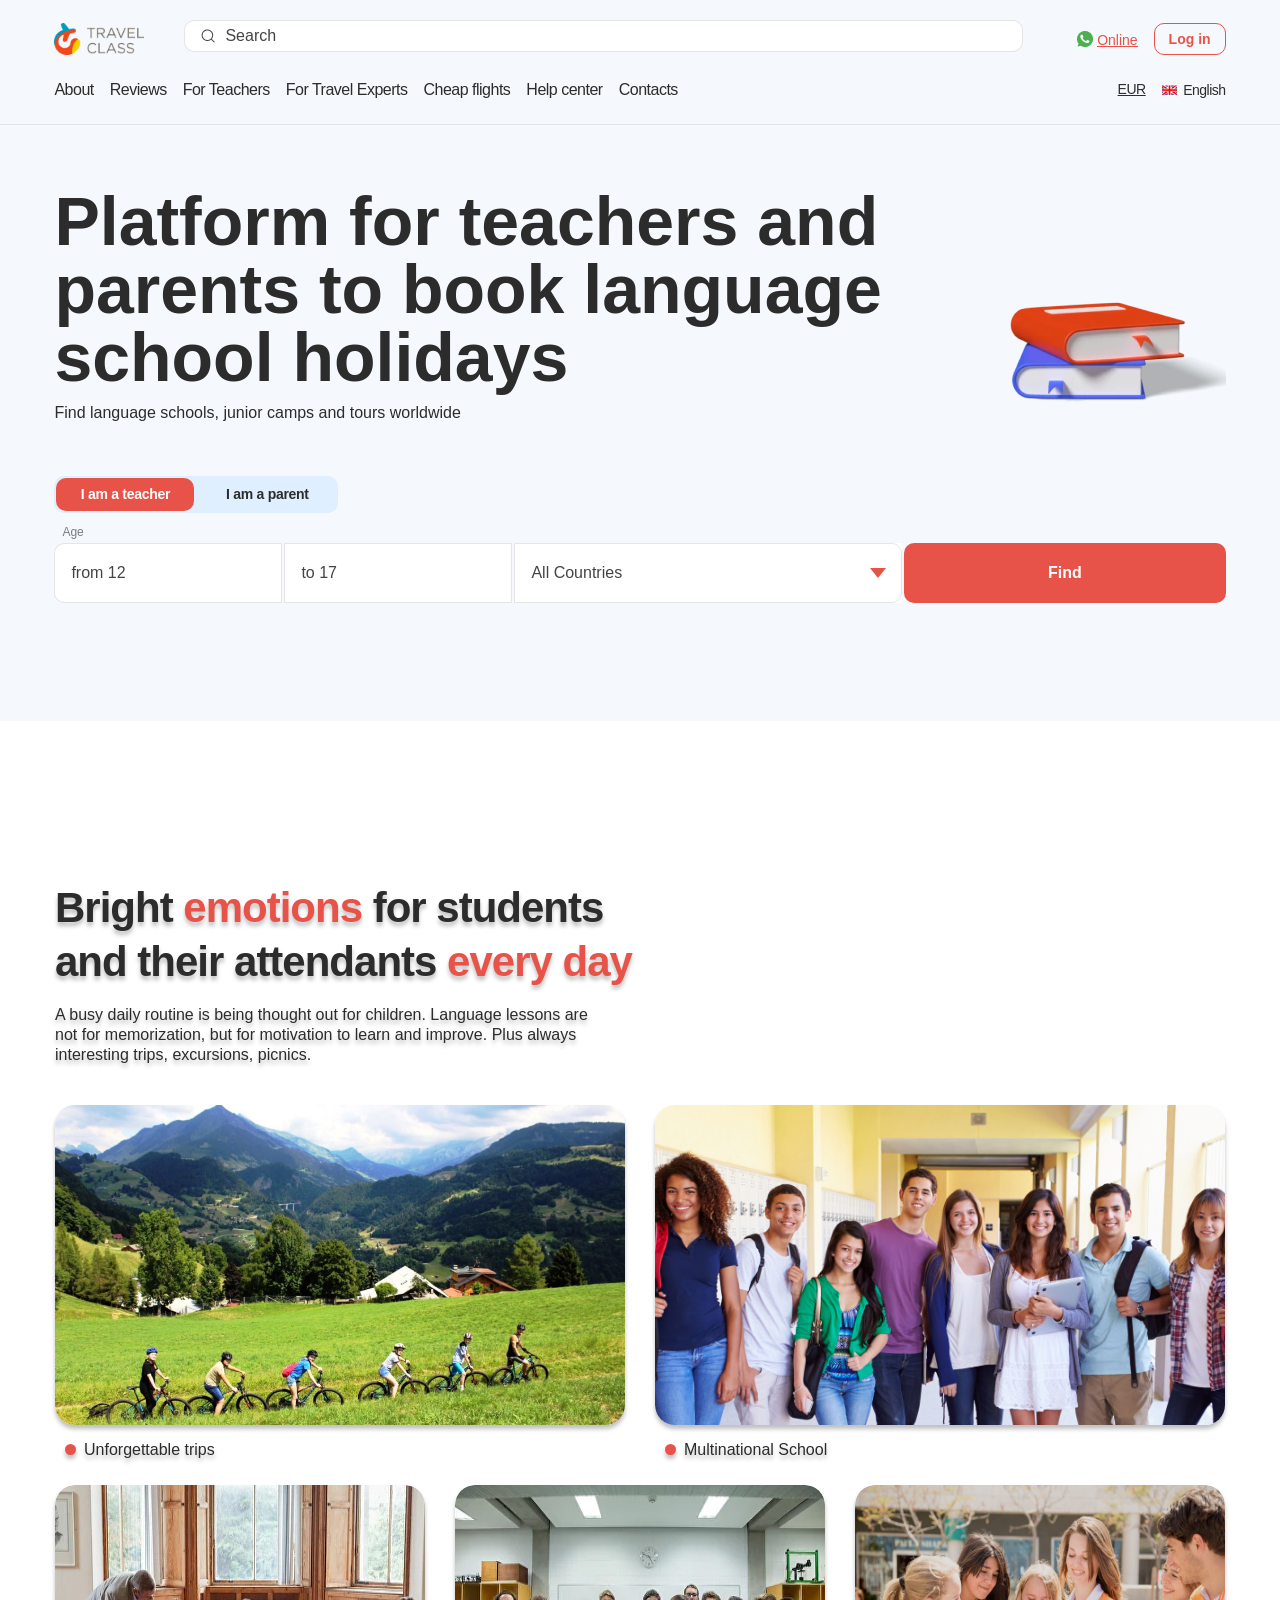
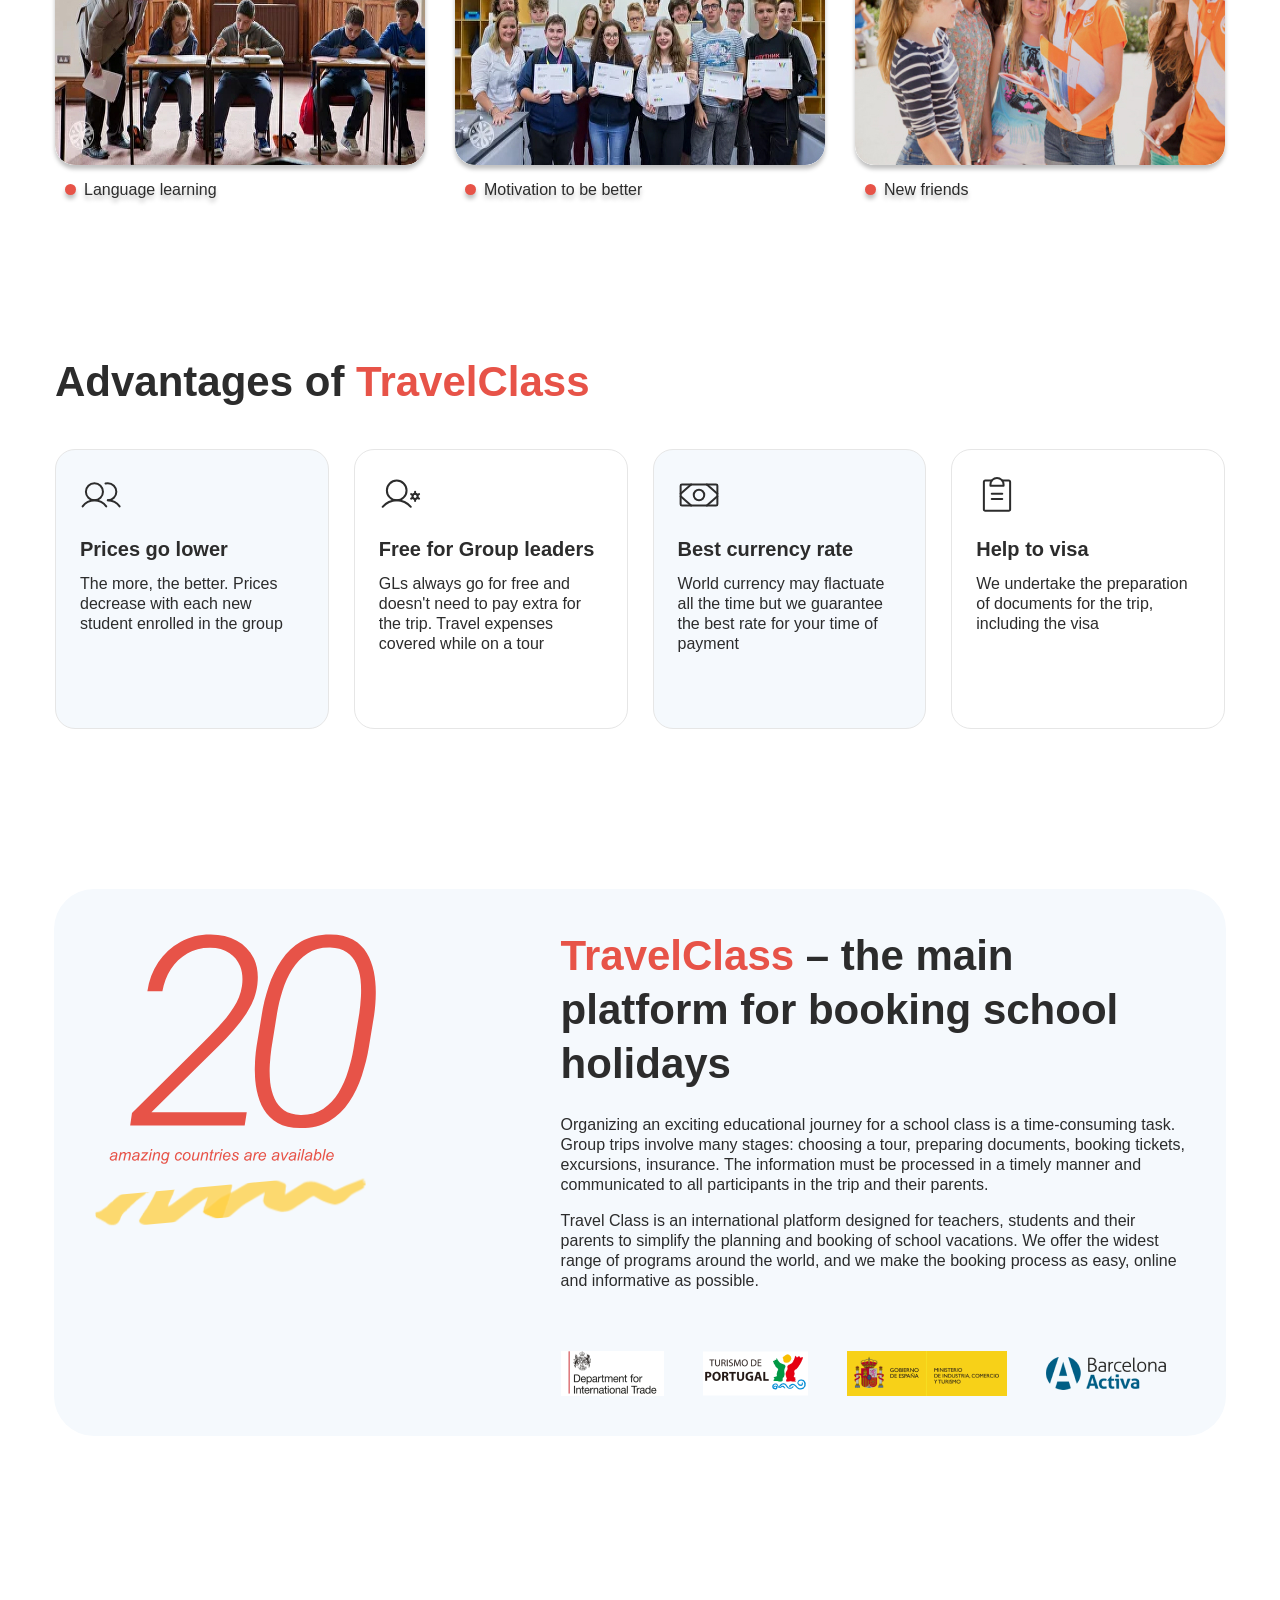
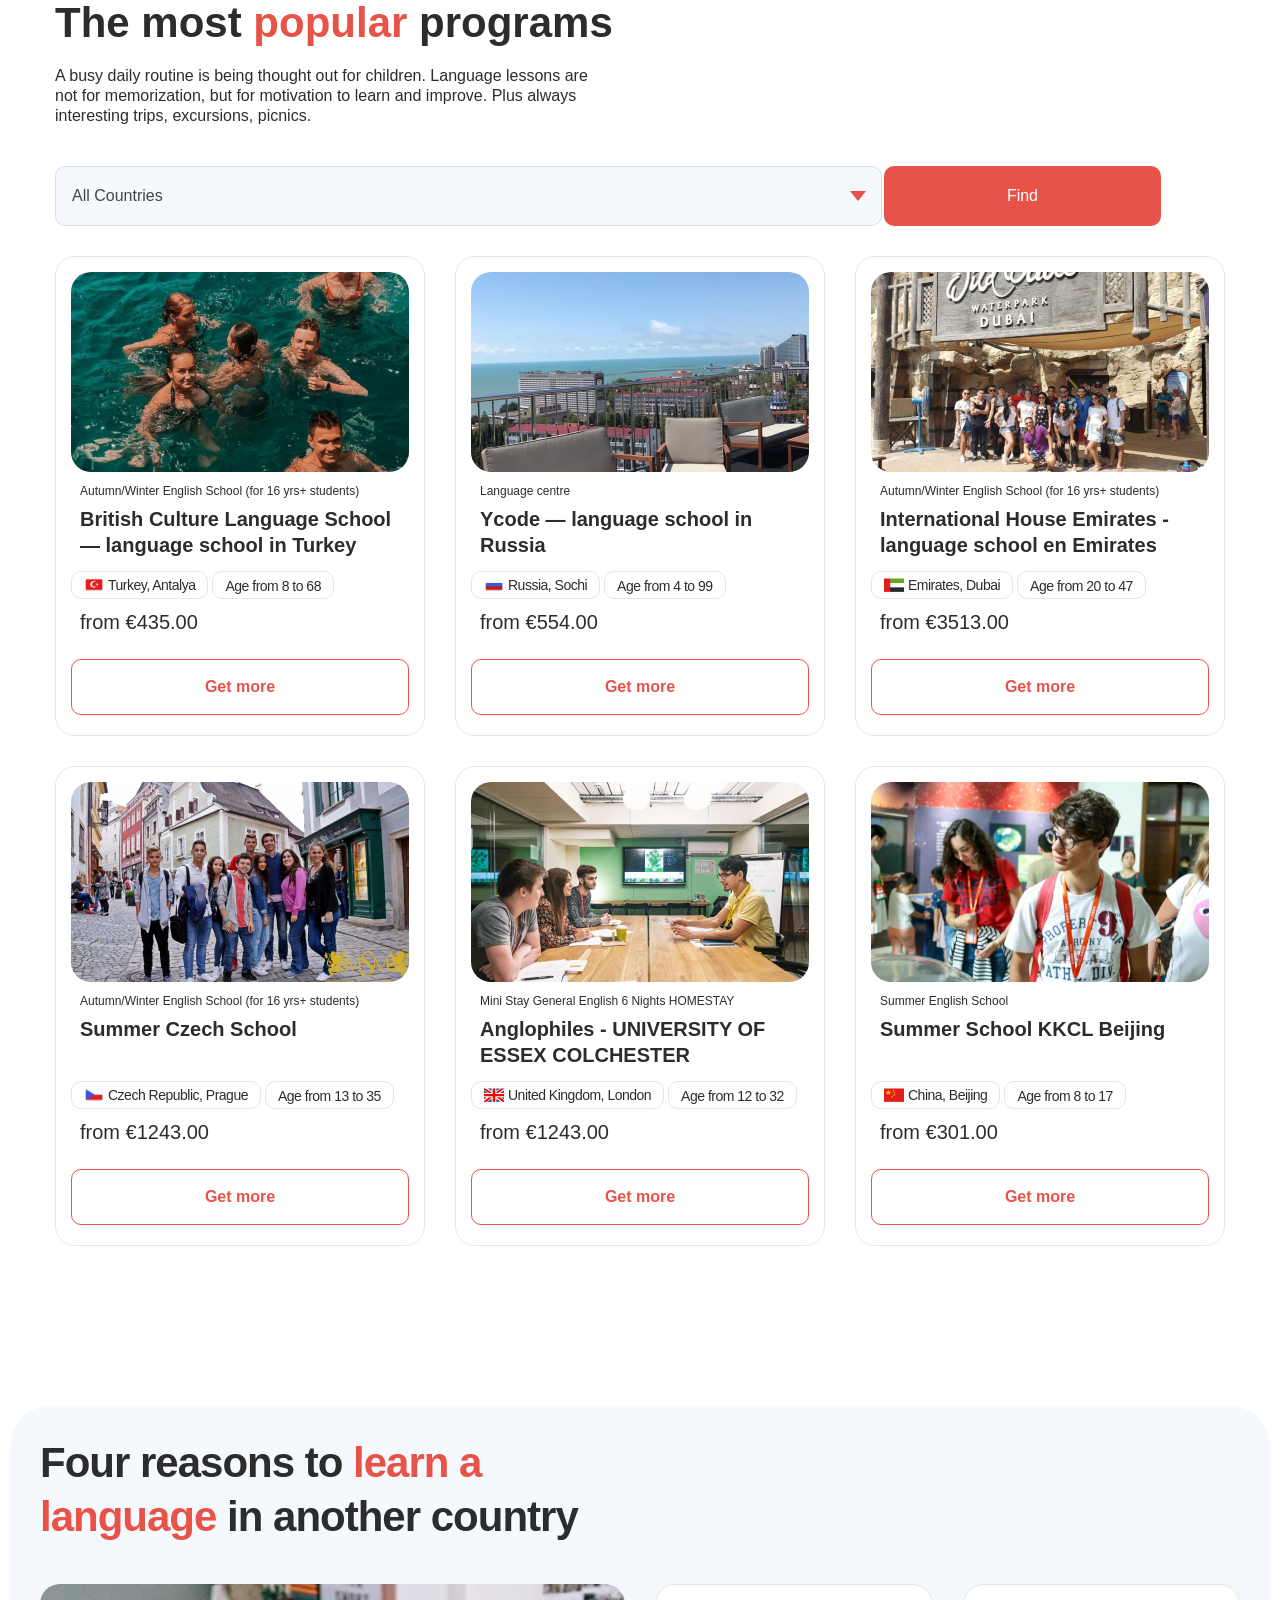
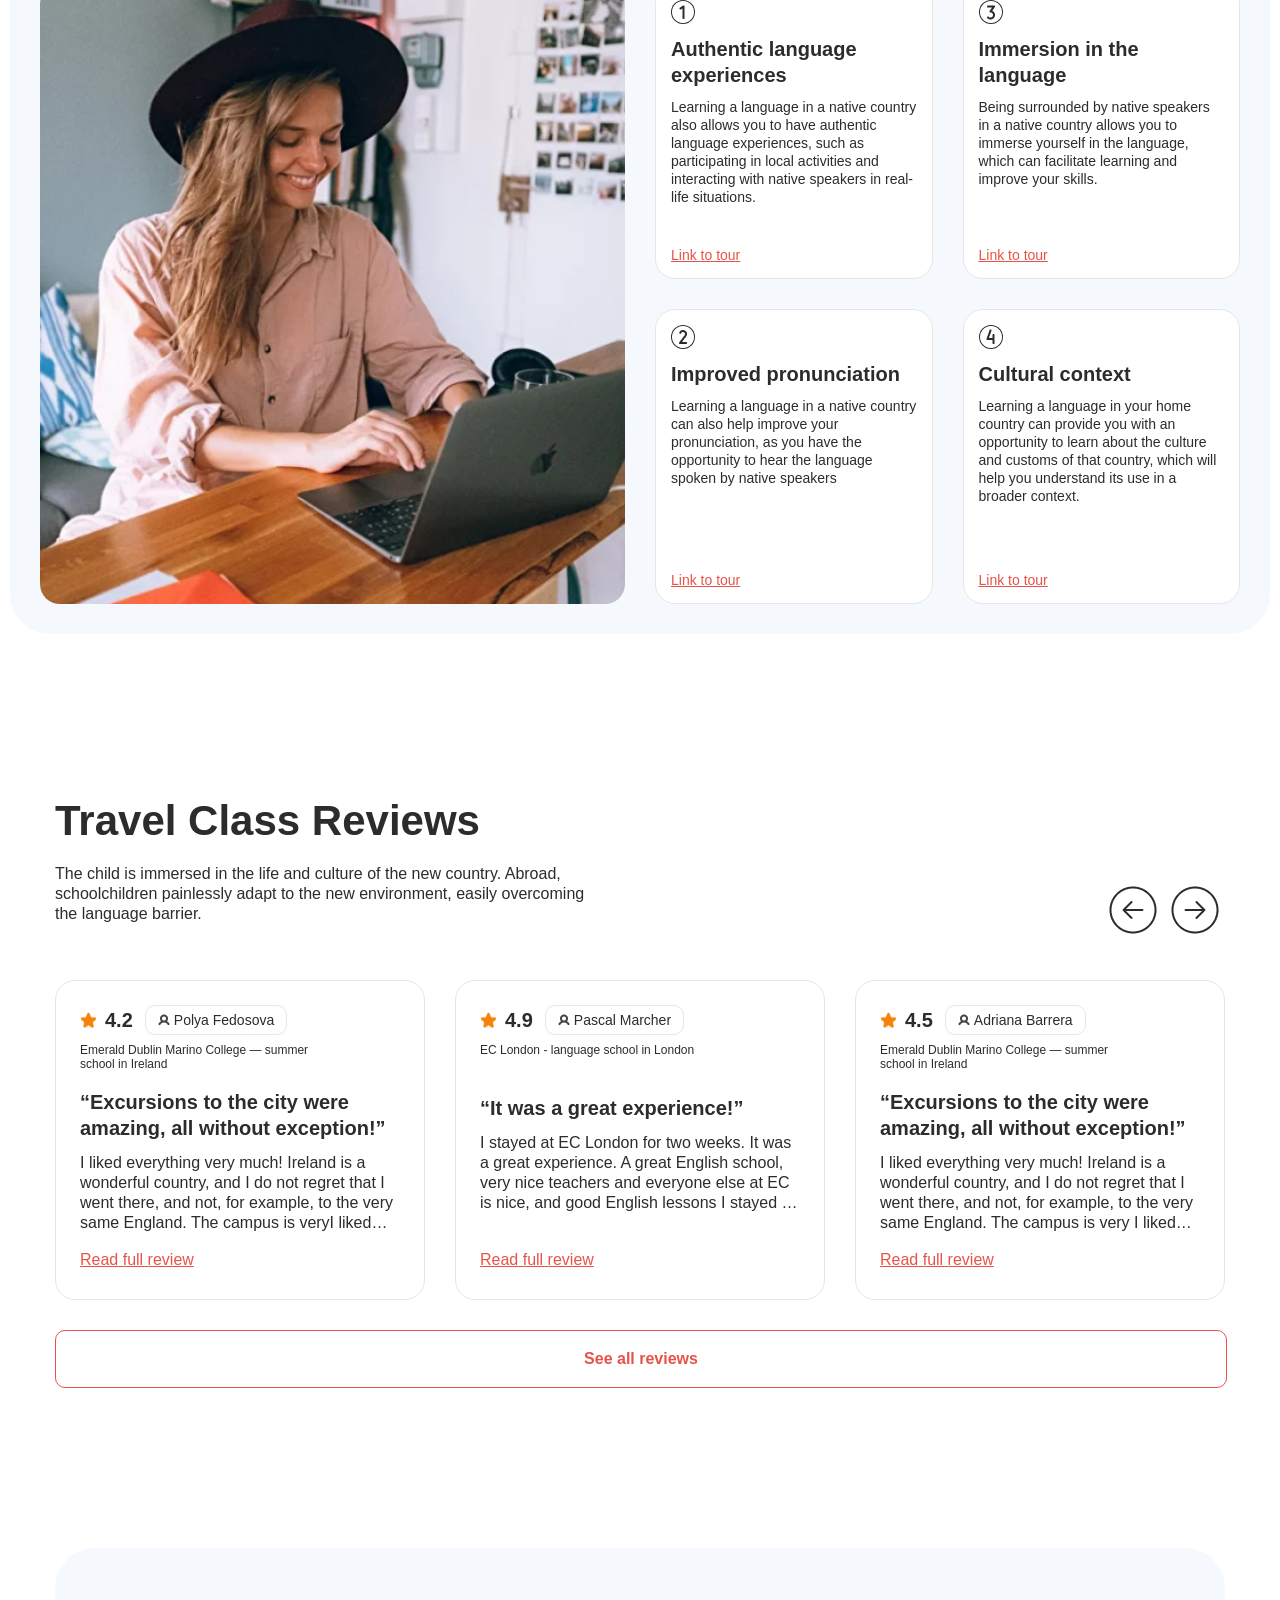
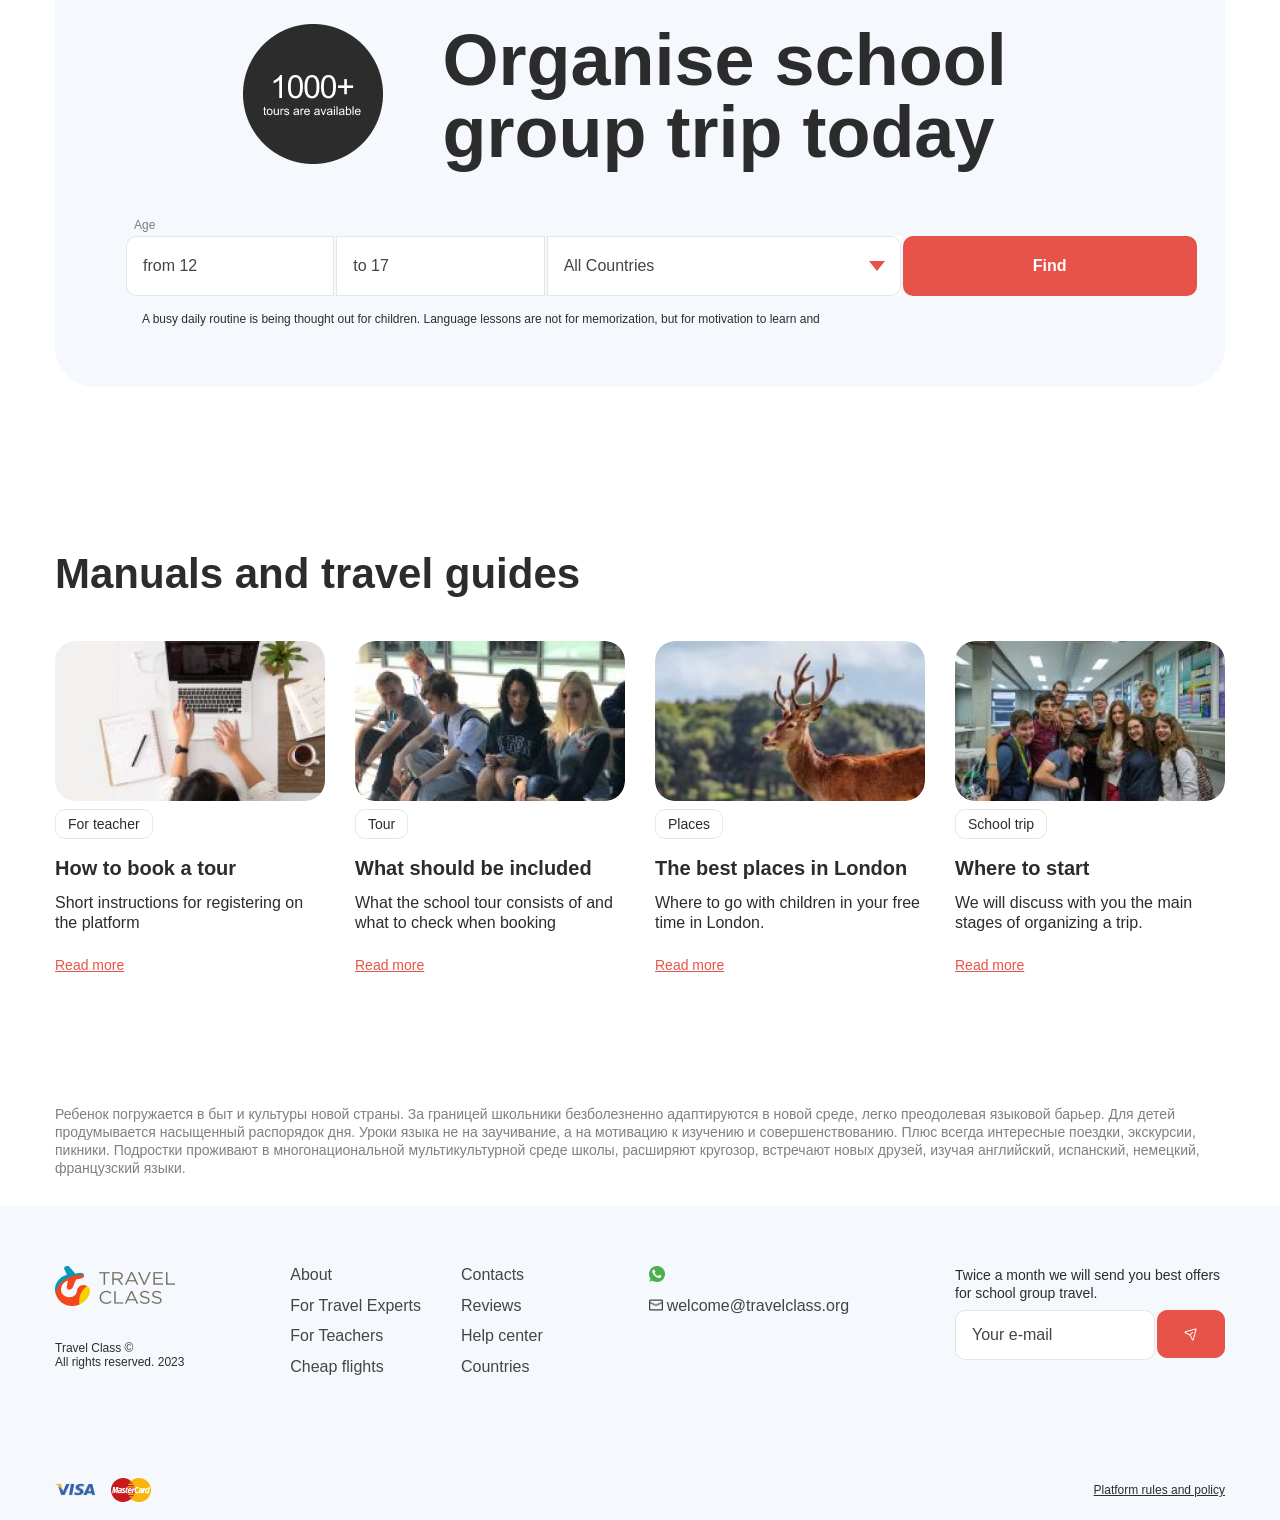
==== commit 974af9d4: "feature: Адаптив для блока reasons готов" ====
--- a/index.html
+++ b/index.html
@@ -656,7 +656,7 @@
         </div>
       </div>
     </footer>
-
+  
   </div>
   <script src="./js/libs/jquery-3.6.3.min.js"></script>
   <script src="./js/index.js"></script>
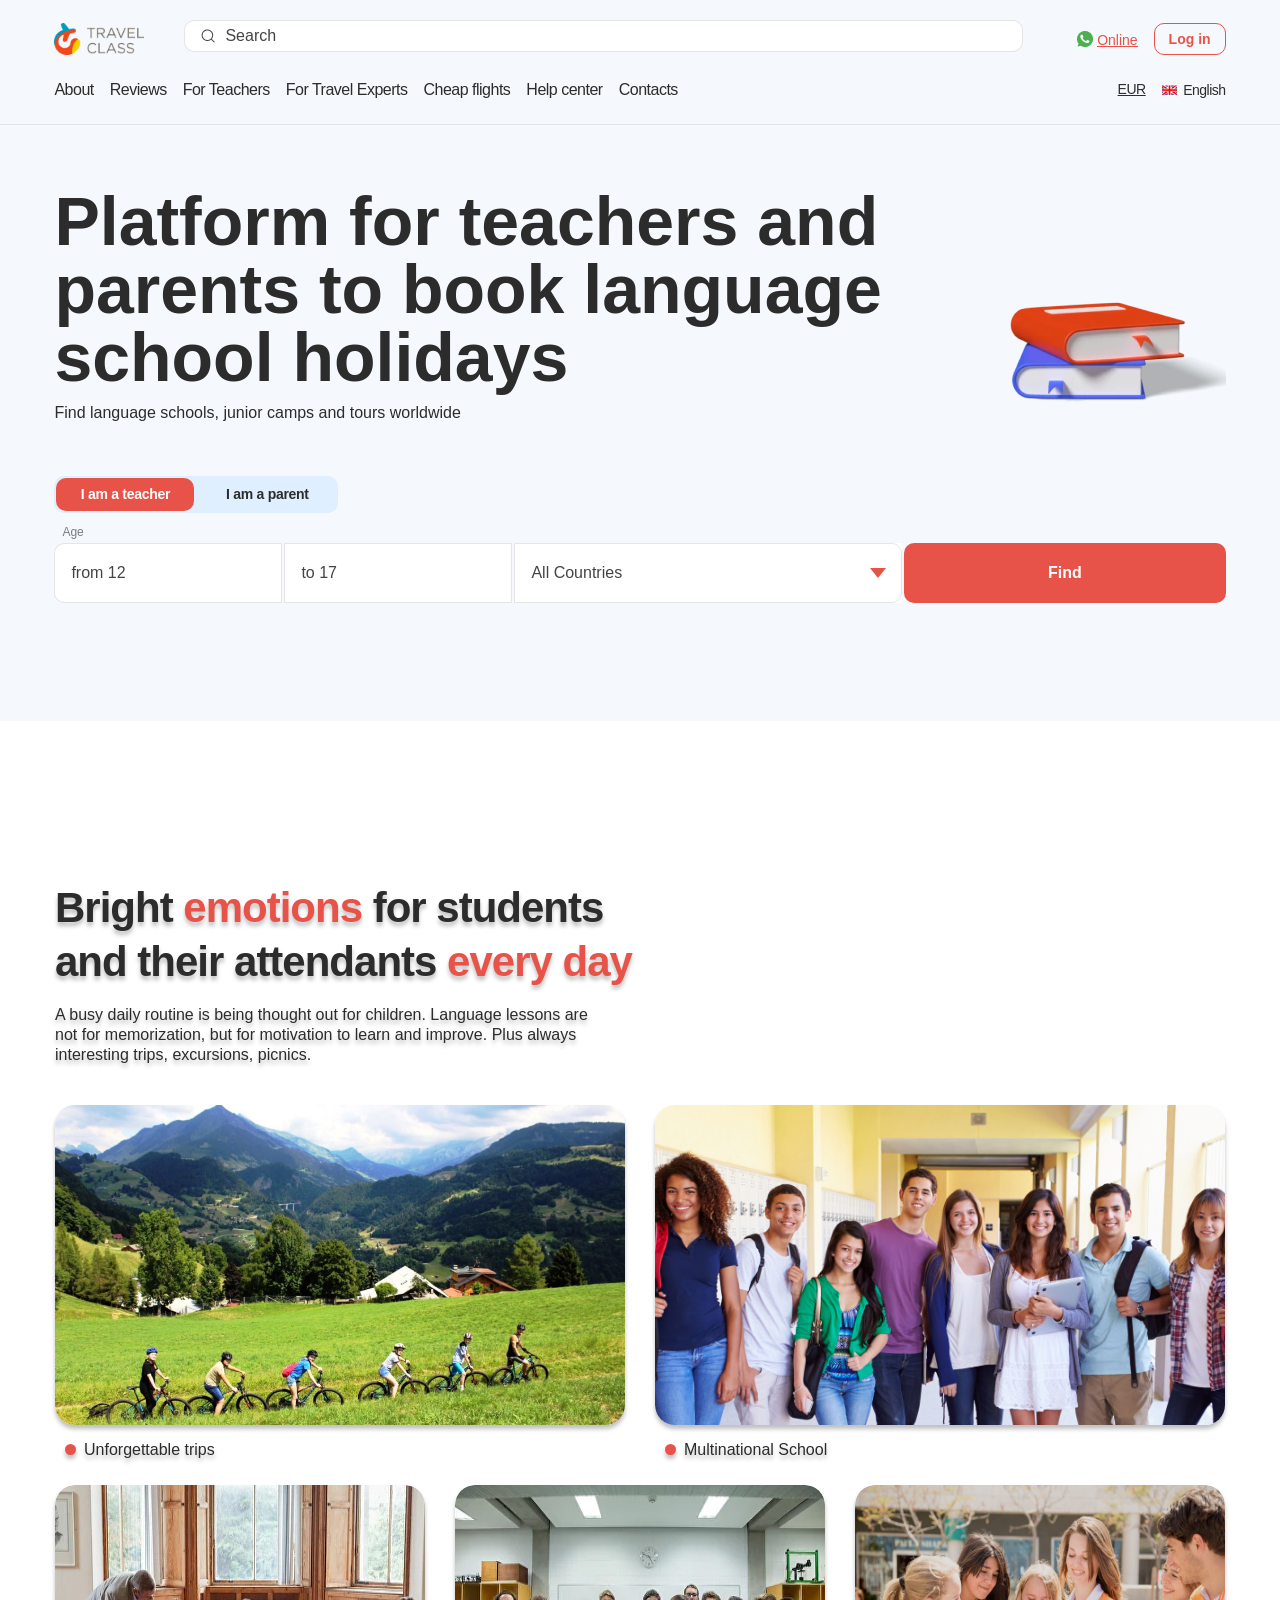
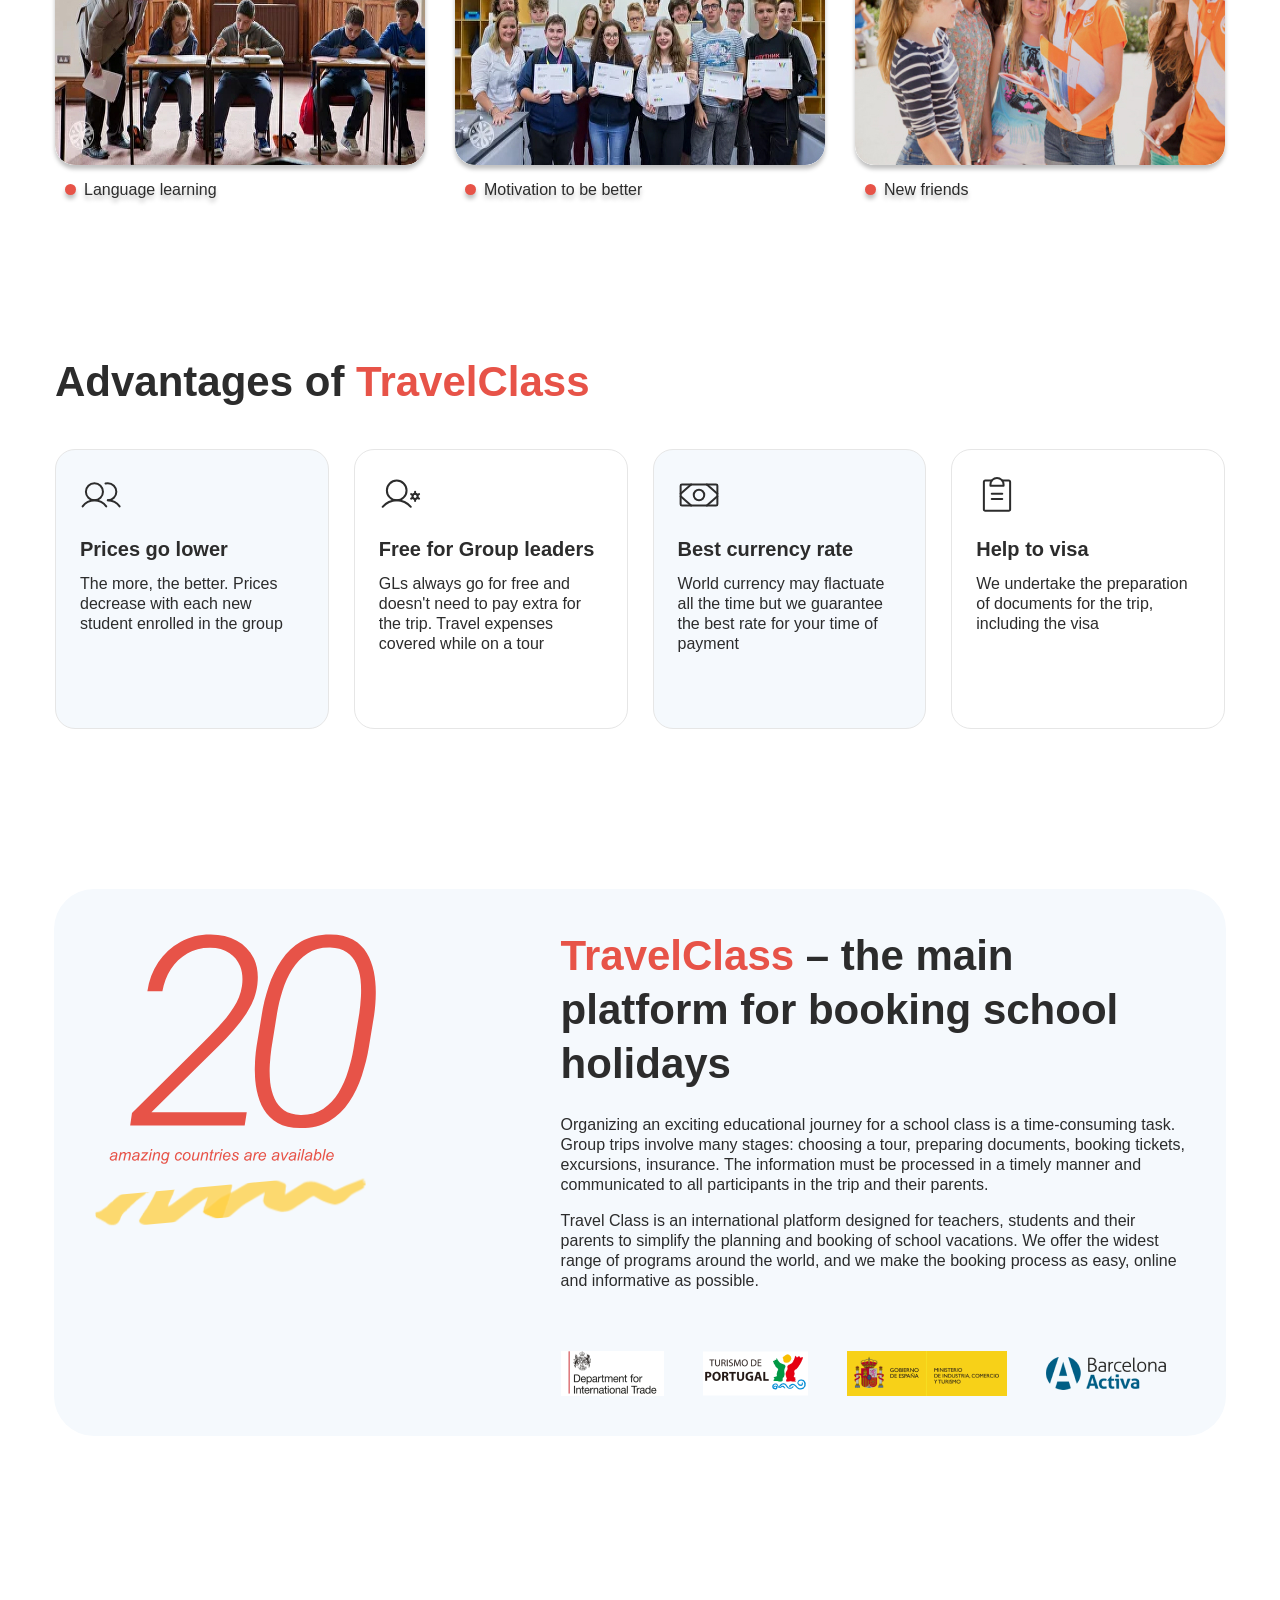
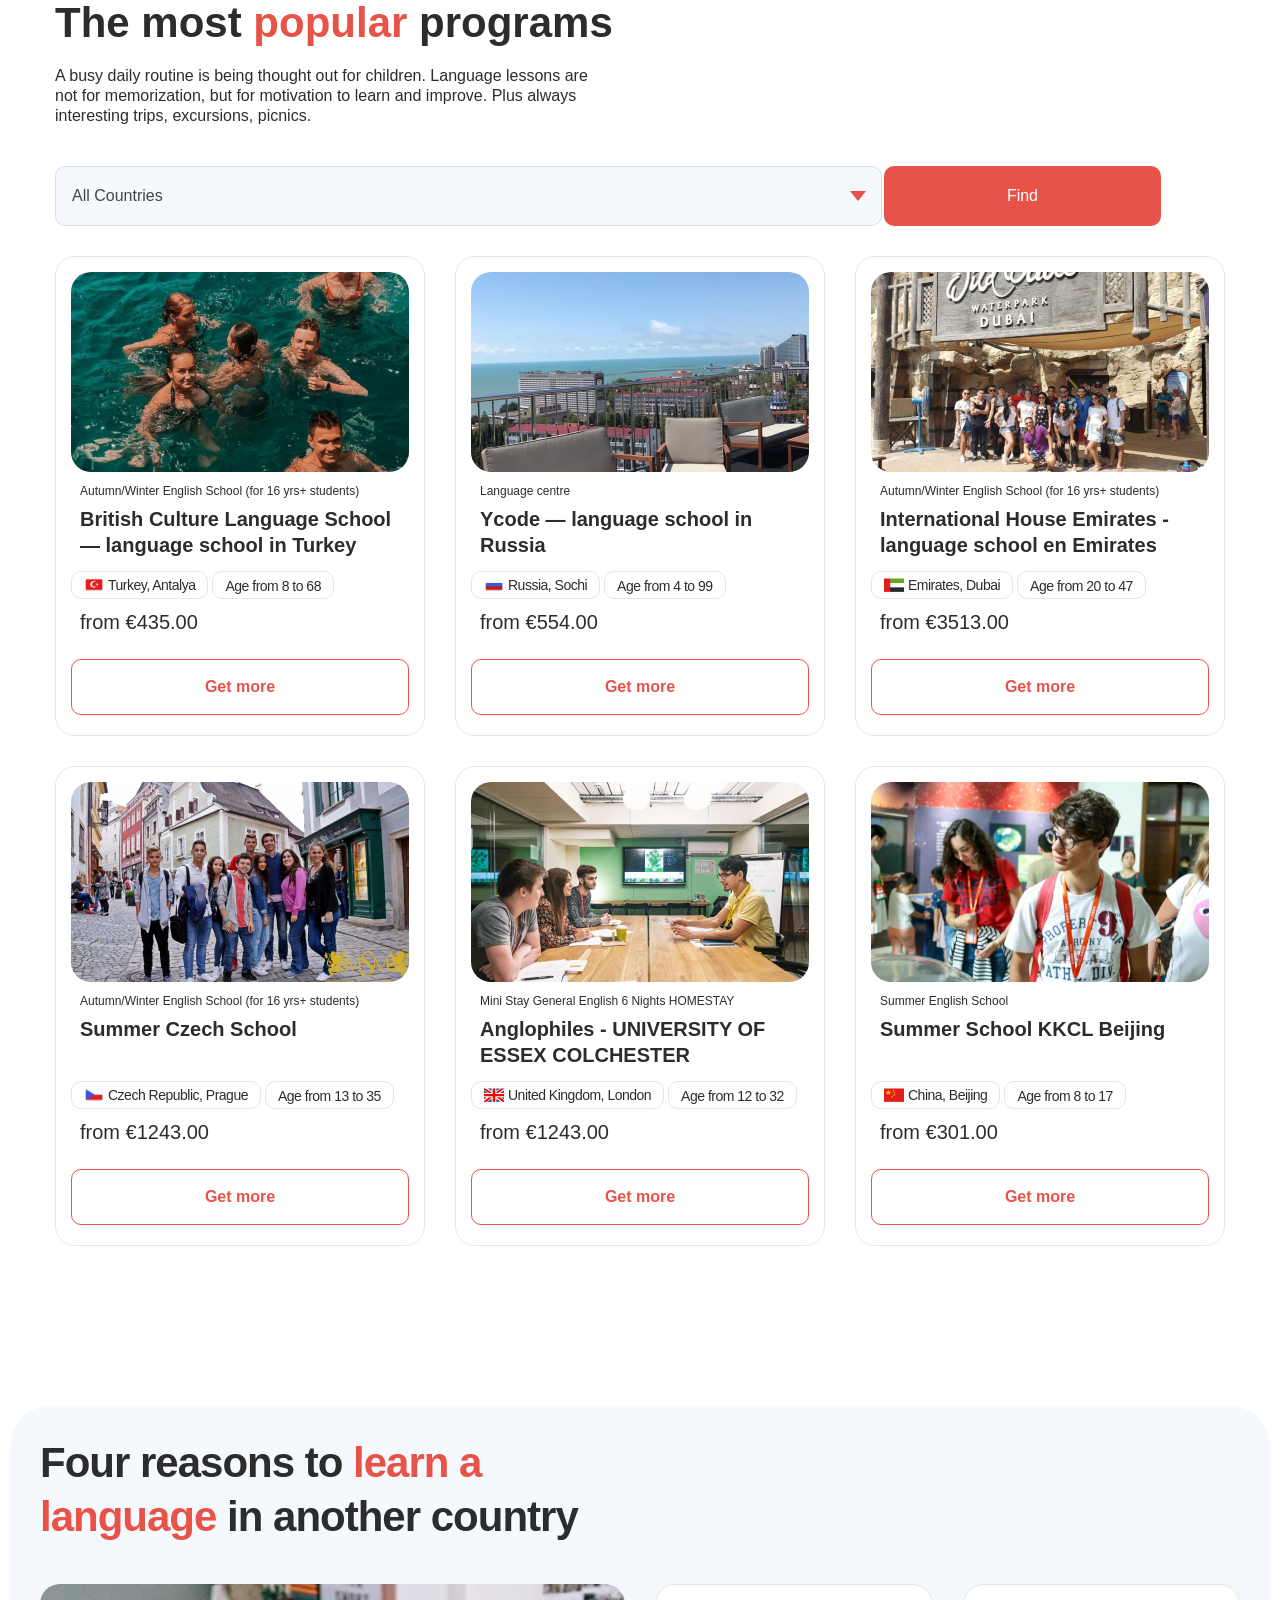
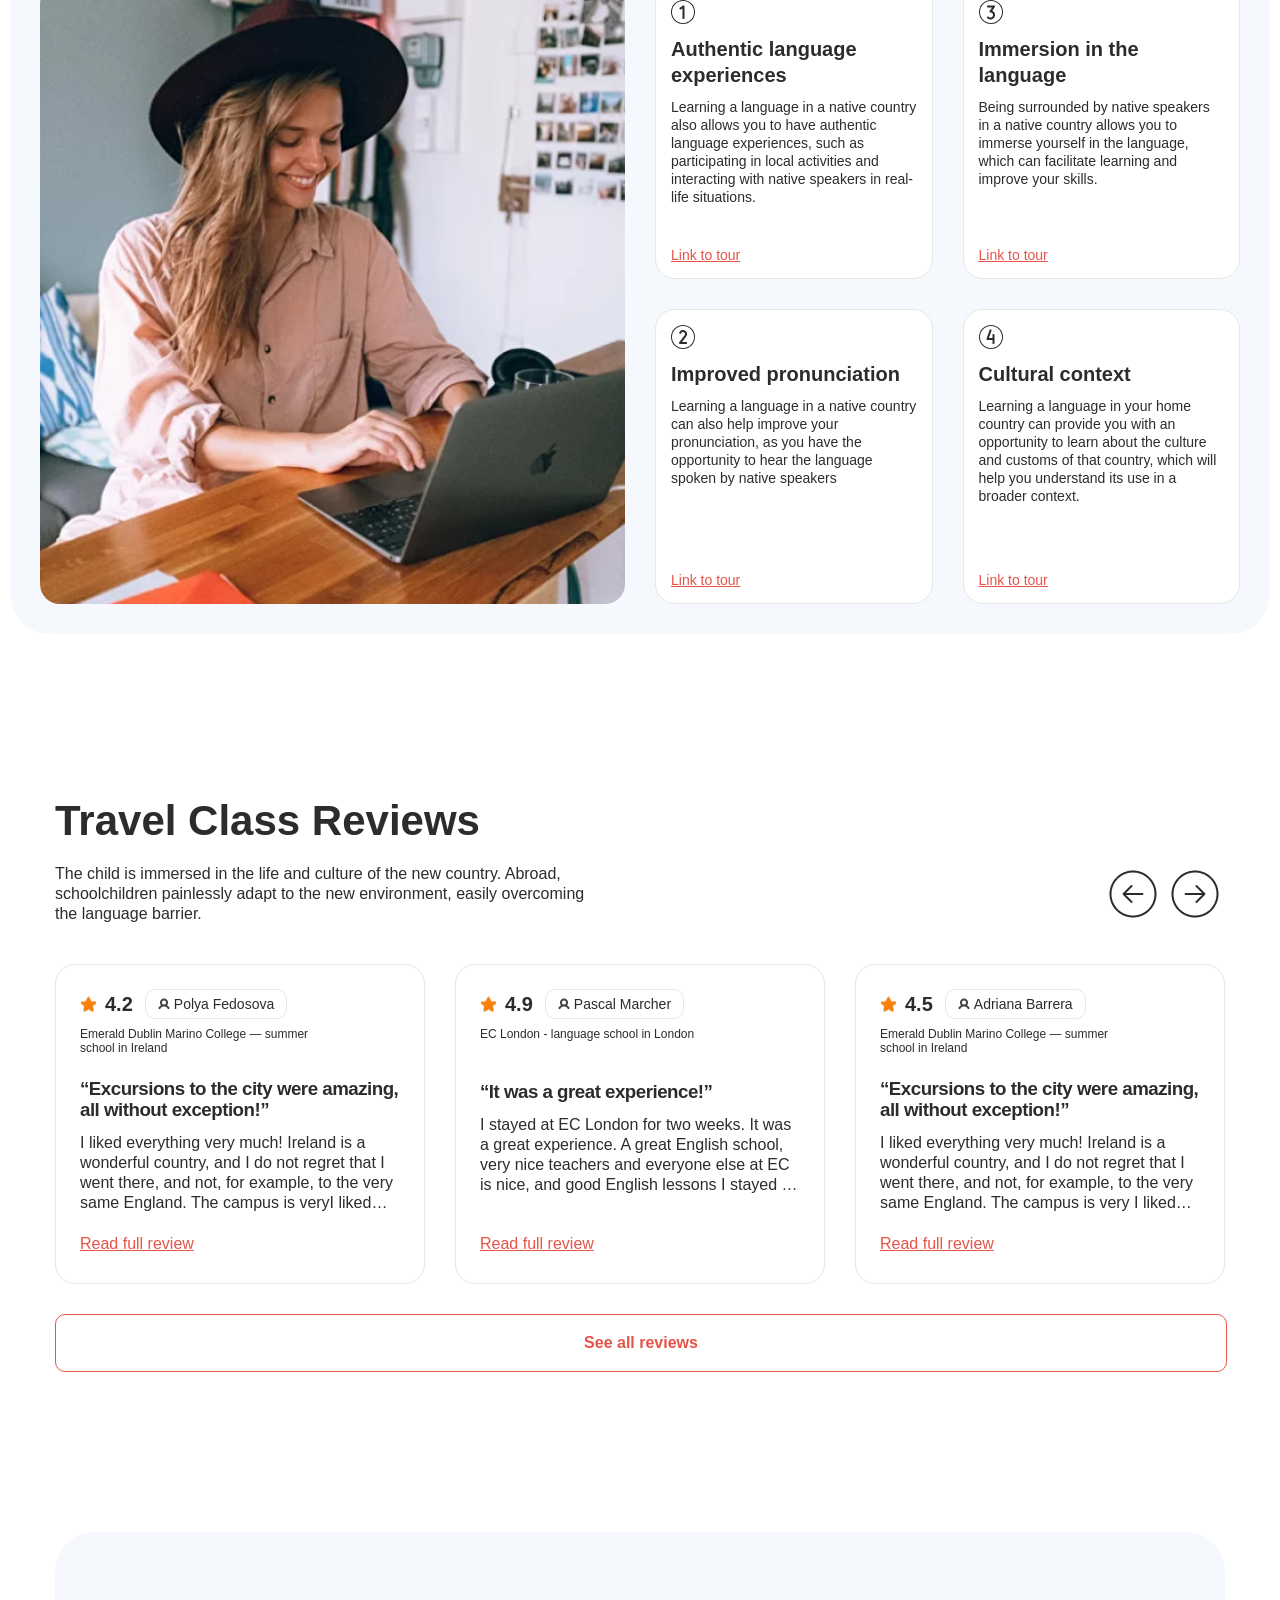
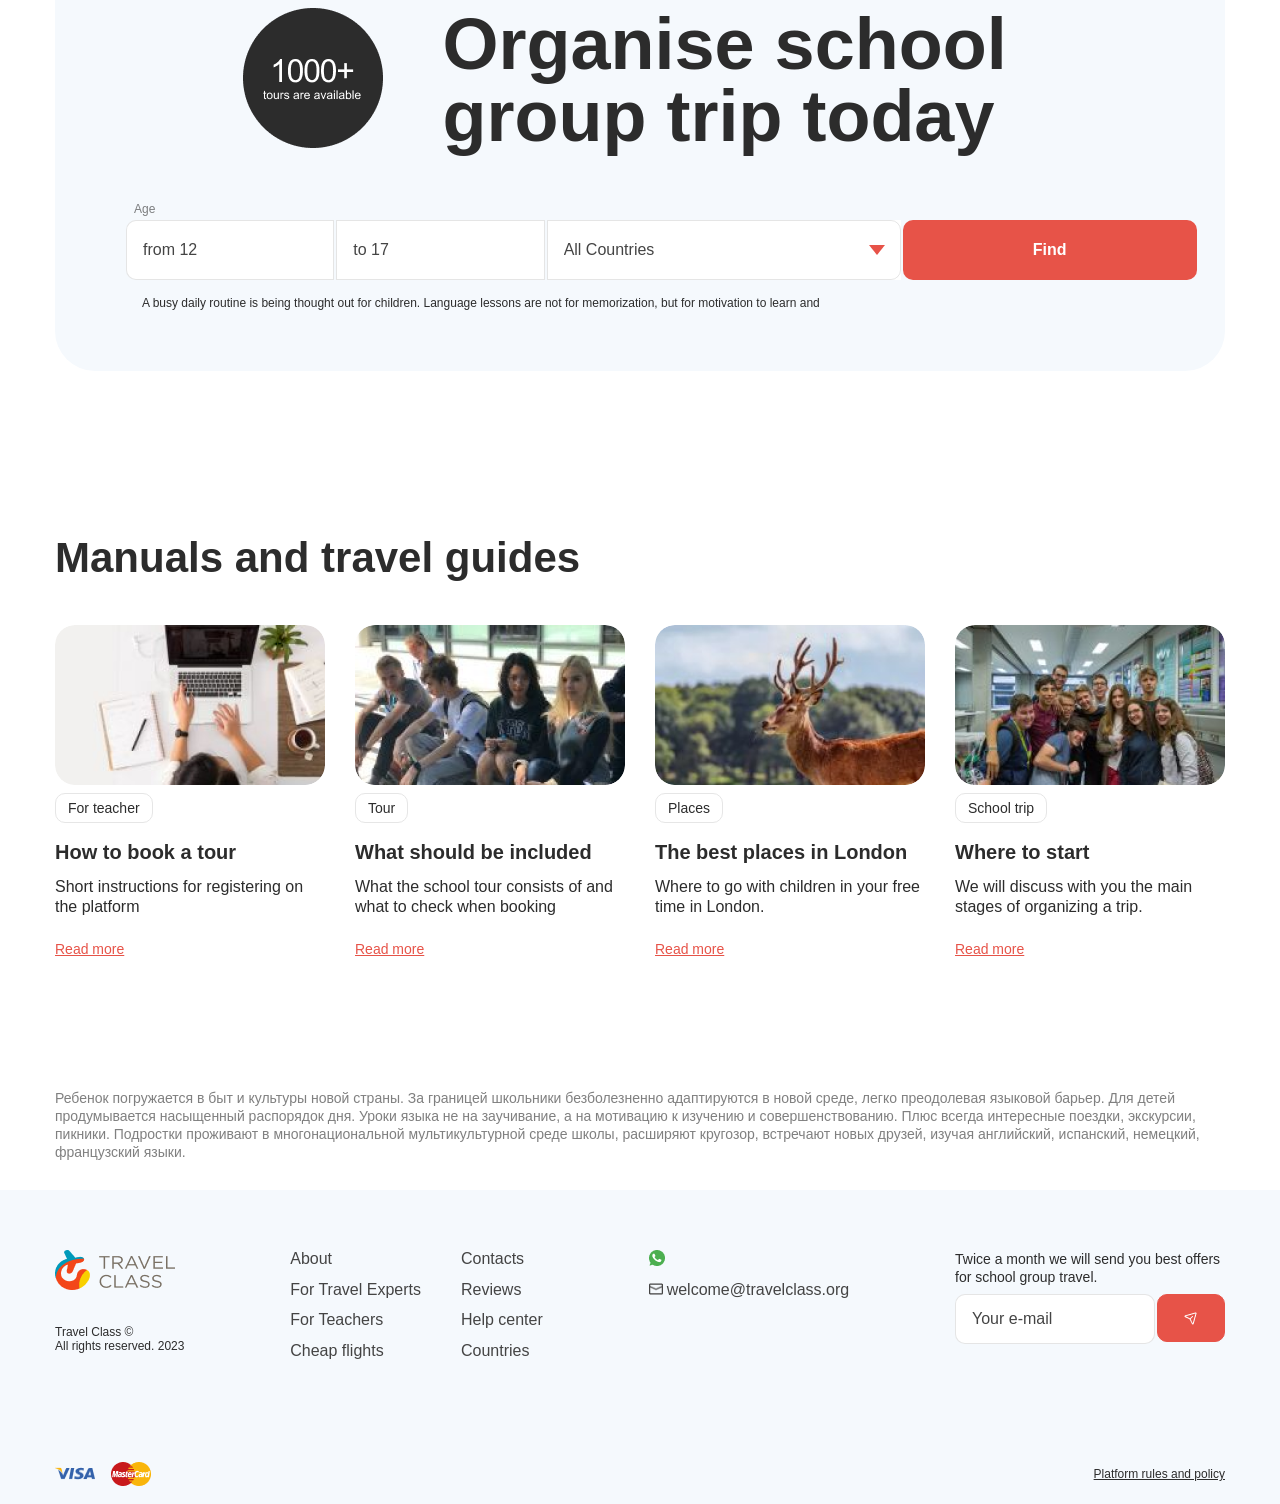
==== commit db2274d4: "feature: Адаптив для блока reviews готов" ====
--- a/index.html
+++ b/index.html
@@ -419,7 +419,7 @@
           </div>
         </div>
         <div class="cards">
-          <a href="#" class="cards__link hover-element">
+          <a href="#" class="cards__link">
             <div class="cards__item">
               <div class="cards__title-block">
                 <div class="cards__rating-block">
@@ -432,9 +432,9 @@
                 </div>
               </div>
               <p class="cards__school">Emerald Dublin Marino College — summer school in Ireland</p>
-              <h3 class="cards__subtitle text__subtitle">“Excursions to the city were amazing, all without exception!”
+              <h3 class="cards__subtitle">“Excursions to the city were amazing, all without exception!”
               </h3>
-              <p class="cards__paragraph text__paragraph">I liked everything very much! Ireland is a wonderful country,
+              <p class="text__paragraph cards__paragraph">I liked everything very much! Ireland is a wonderful country,
                 and I do not regret
                 that I went there, and not, for example, to the very same England. The campus is veryI liked everything
                 very much! Ireland is a wonderful country, and I do not regret
@@ -443,7 +443,7 @@
               <p class="cards__read-full">Read full review</p>
             </div>
           </a>
-          <a href="#" class="cards__link hover-element">
+          <a href="#" class="cards__link">
             <div class="cards__item">
               <div class="cards__title-block">
                 <div class="cards__rating-block">
@@ -456,8 +456,8 @@
                 </div>
               </div>
               <p class="cards__school">EC London - language school in London</p>
-              <h3 class="cards__subtitle text__subtitle">“It was a great experience!”</h3>
-              <p class="cards__paragraph text__paragraph">I stayed at EC London for two weeks. It was a great
+              <h3 class="cards__subtitle">“It was a great experience!”</h3>
+              <p class="text__paragraph cards__paragraph">I stayed at EC London for two weeks. It was a great
                 experience. A great English school,
                 very nice teachers and everyone else at EC is nice, and good English lessons I stayed at EC London for
                 two weeks. It was a great
@@ -467,7 +467,7 @@
               <p class="cards__read-full">Read full review</p>
             </div>
           </a>
-          <a href="#" class="cards__link hover-element">
+          <a href="#" class="cards__link">
             <div class="cards__item">
               <div class="cards__title-block">
                 <div class="cards__rating-block">
@@ -480,9 +480,9 @@
                 </div>
               </div>
               <p class="cards__school">Emerald Dublin Marino College — summer school in Ireland</p>
-              <h3 class="cards__subtitle text__subtitle">“Excursions to the city were amazing, all without exception!”
+              <h3 class="cards__subtitle">“Excursions to the city were amazing, all without exception!”
               </h3>
-              <p class="cards__paragraph text__paragraph">I liked everything very much! Ireland is a wonderful country,
+              <p class="text__paragraph cards__paragraph">I liked everything very much! Ireland is a wonderful country,
                 and I do not regret
                 that I went there, and not, for example, to the very same England. The campus is very I liked everything
                 very much! Ireland
@@ -495,10 +495,15 @@
         </div>
         <a href="#" class="reviews__main-button">See all reviews</a>
         <div class="reviews__lower-block">
-          <div class="reviews__current-review reviews__current-review_type_active"></div>
+          <div class="reviews__current-review">
+            <div class="reviews__current-item reviews__current-item_type_active"></div> <!--Текущий кружочек выделяет класс "reviews__current-item_type_active" -->
+            <div class="reviews__current-item"></div>
+            <div class="reviews__current-item"></div>
+            <div class="reviews__current-item"></div>
+          </div>
           <div class="reviews__buttons">
-            <div class="reviews__button reviews__bitton_type_left"></div>
-            <div class="reviews__button reviews__bitton_type_right"></div>
+            <div class="reviews__button reviews__bitton_type_left hover-element"></div>
+            <div class="reviews__button reviews__bitton_type_right hover-element"></div>
           </div>
         </div>
       </section>
@@ -656,7 +661,7 @@
         </div>
       </div>
     </footer>
-  
+
   </div>
   <script src="./js/libs/jquery-3.6.3.min.js"></script>
   <script src="./js/index.js"></script>
--- a/pages/index.css
+++ b/pages/index.css
@@ -142,8 +142,9 @@
 @import url(../blocks/reviews/__main-button/reviews__main-button.css);
 @import url(../blocks/reviews/__lower-block/reviews__lower-block.css);
 @import url(../blocks/reviews/__current-review/reviews__current-review.css);
-@import url(../blocks/reviews/__current-review/_type/reviews__current-review_type_active.css);
 @import url(../blocks/reviews/__buttons-container/reviews__buttons-container.css);
+@import url(../blocks/reviews/__current-item/reviews__current-item.css);
+@import url(../blocks/reviews/__current-item/_type/reviews__current-item_type_active.css);
 
 @import url(../blocks/cards/cards.css);
 @import url(../blocks/cards/__link/cards__link.css);
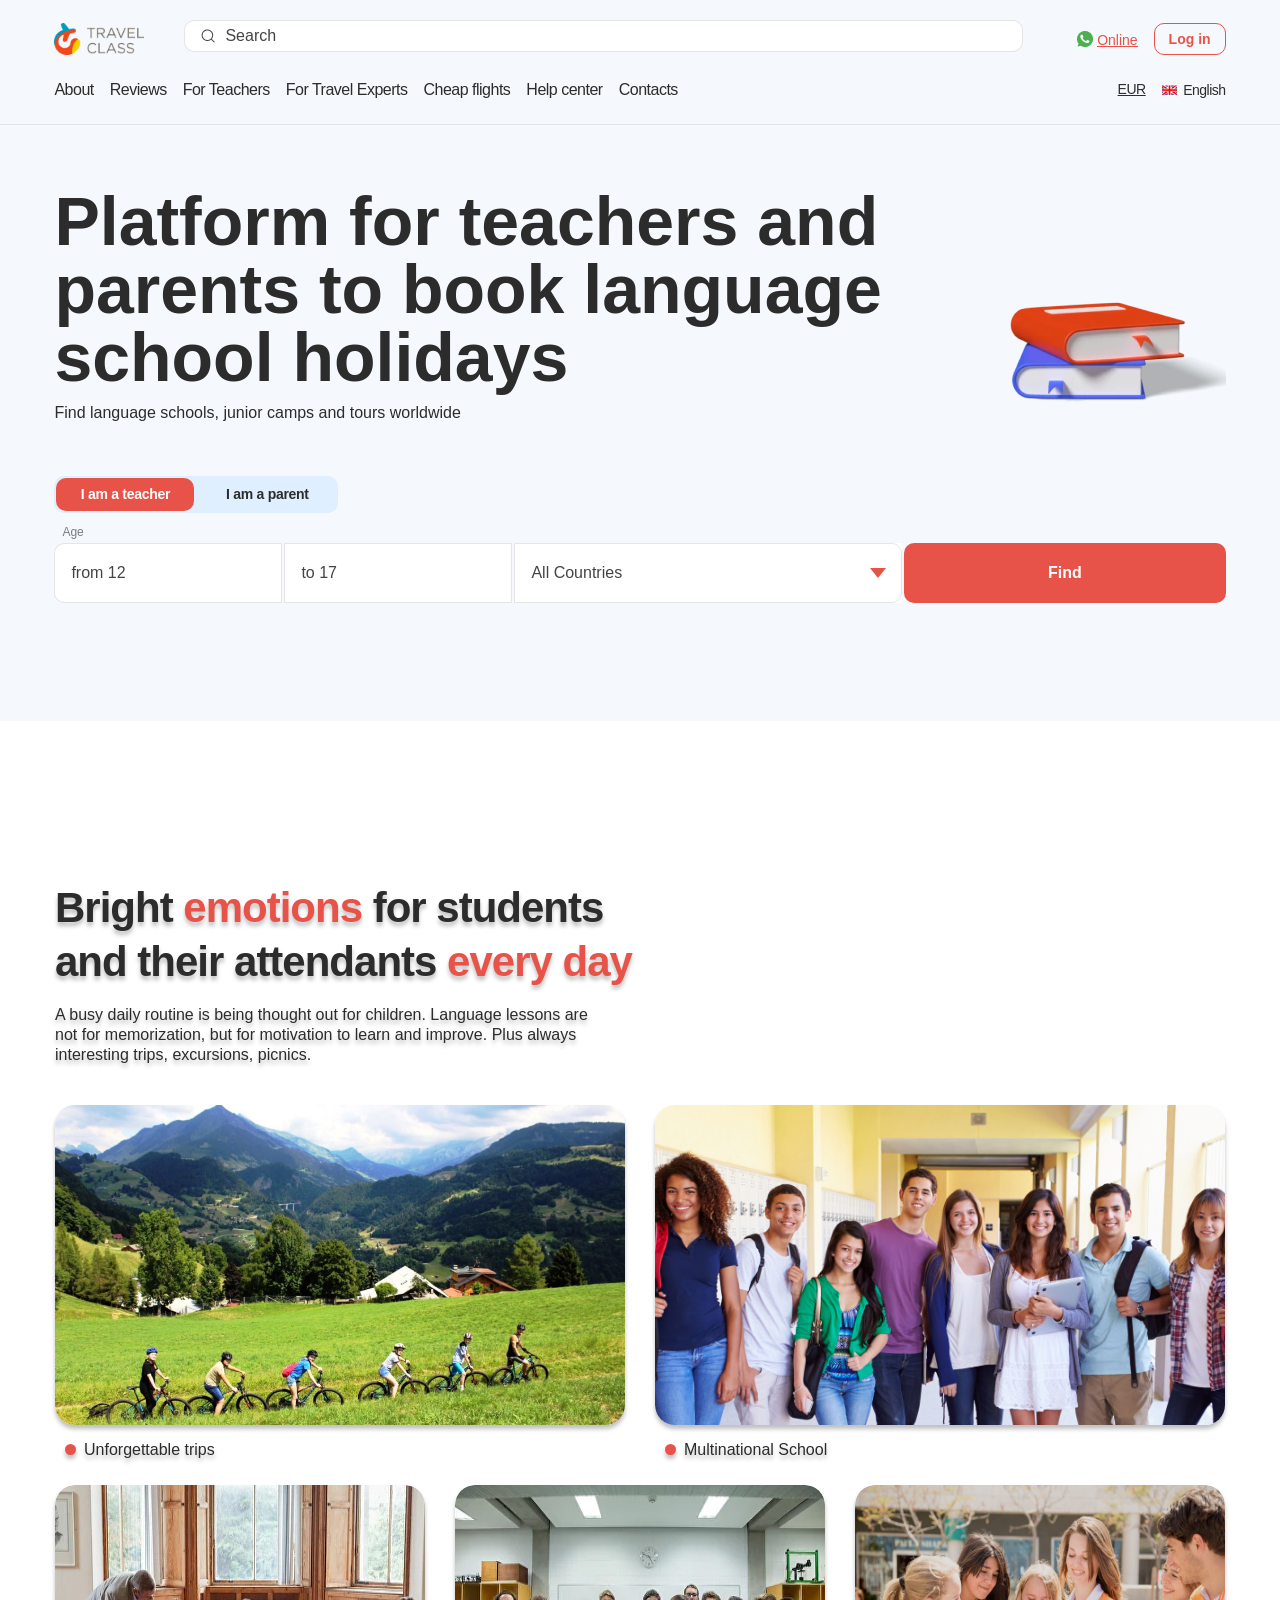
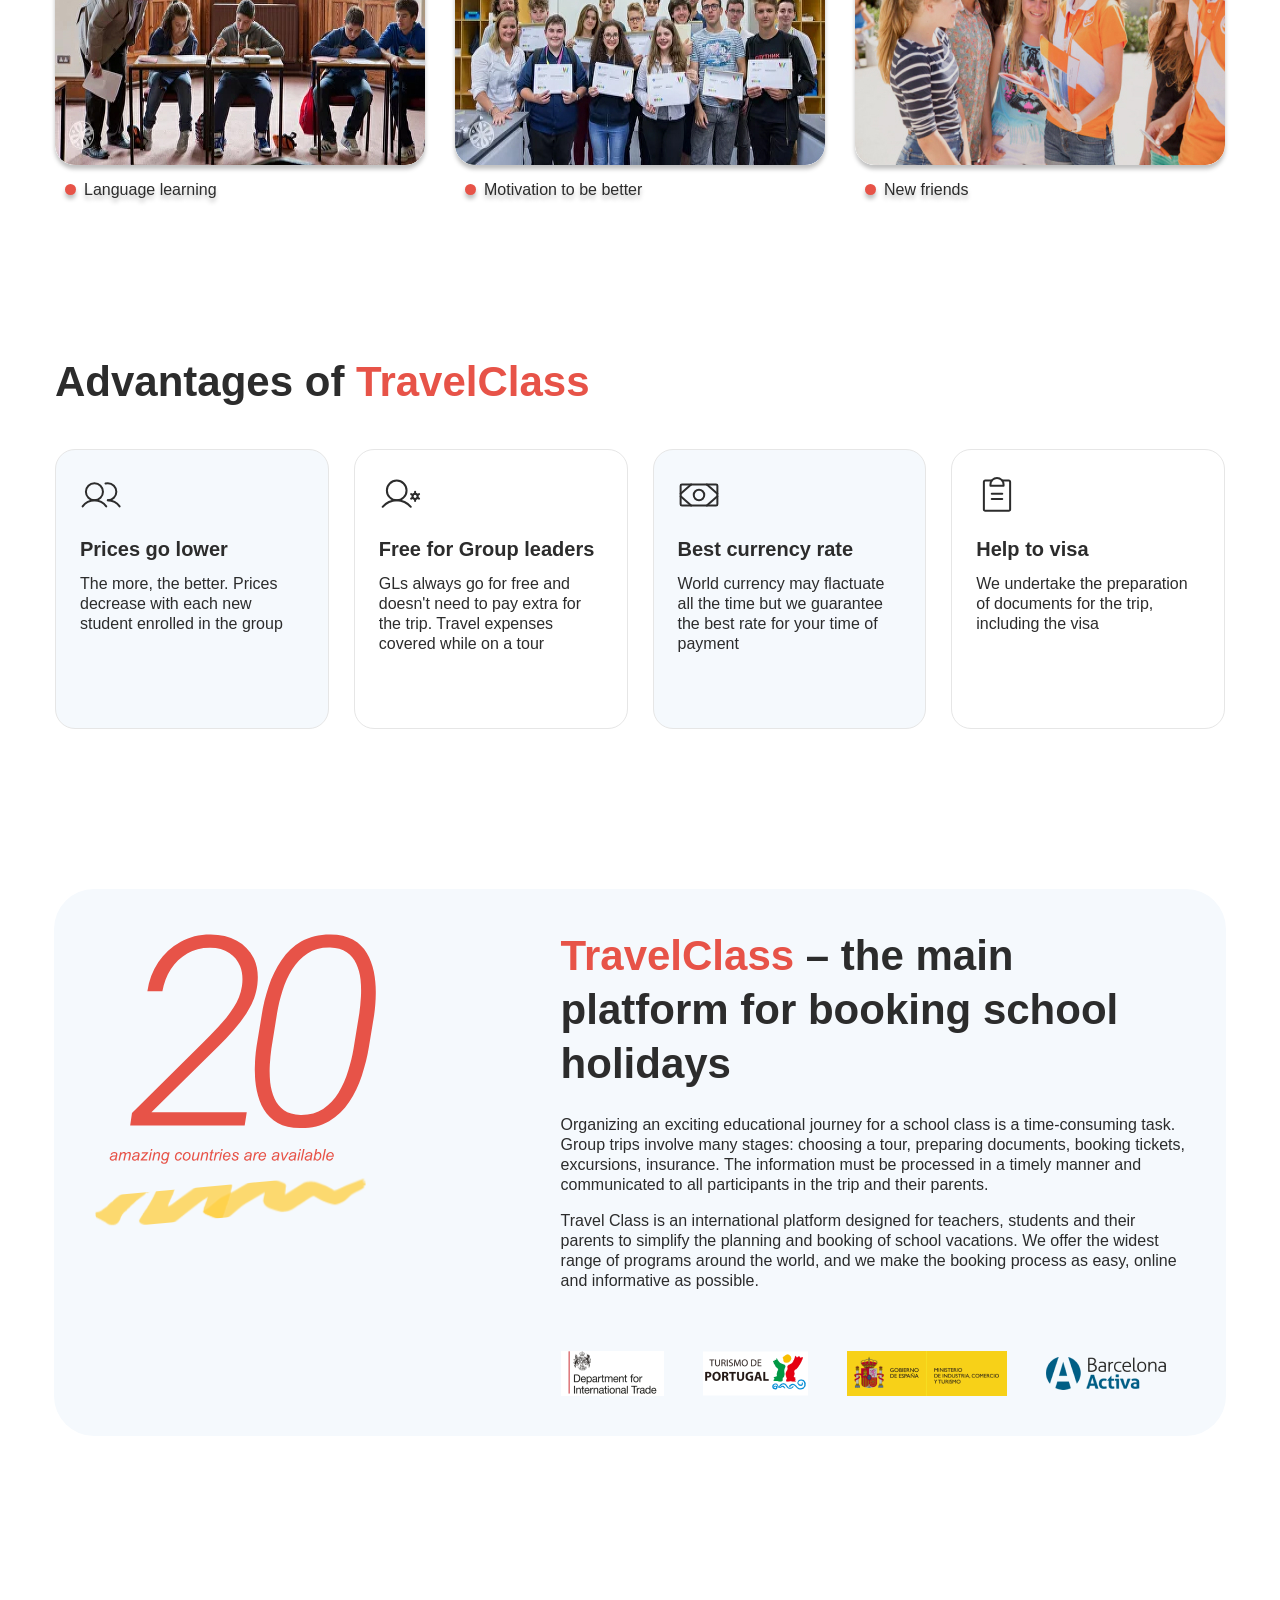
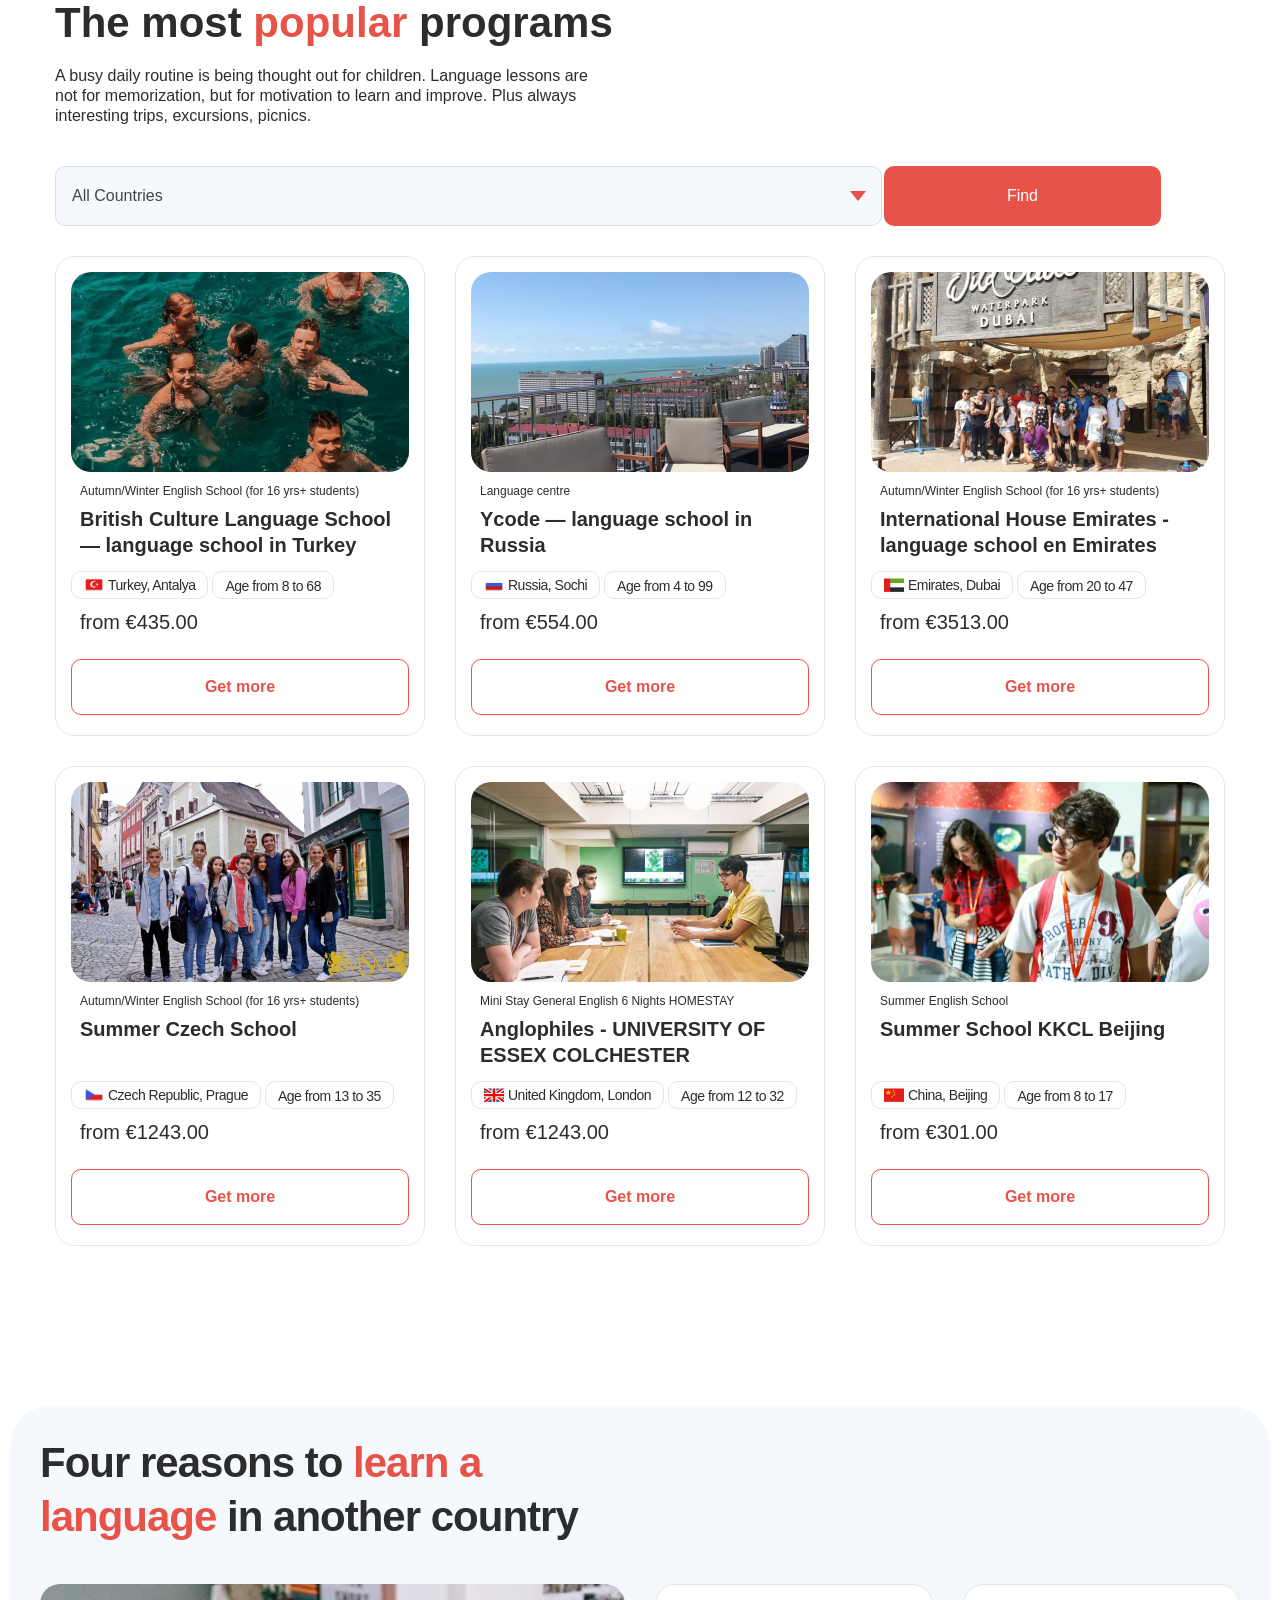
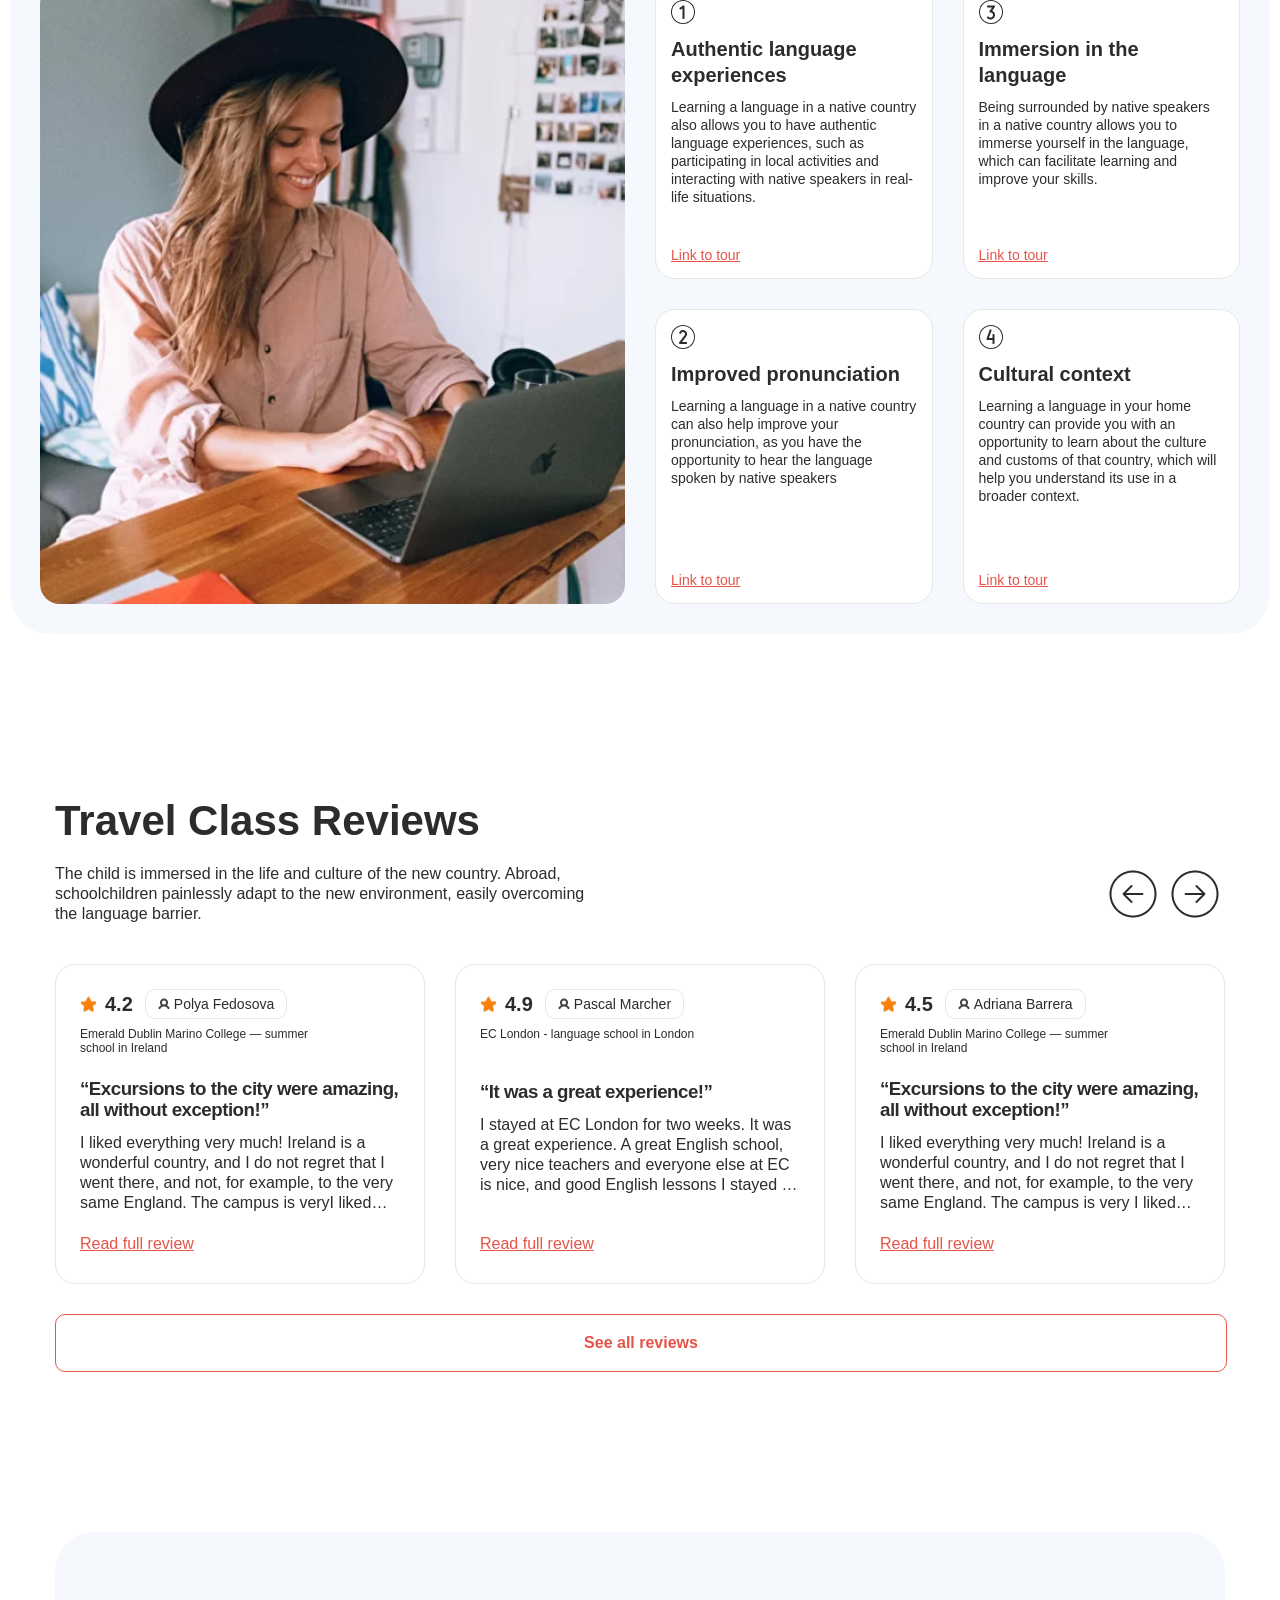
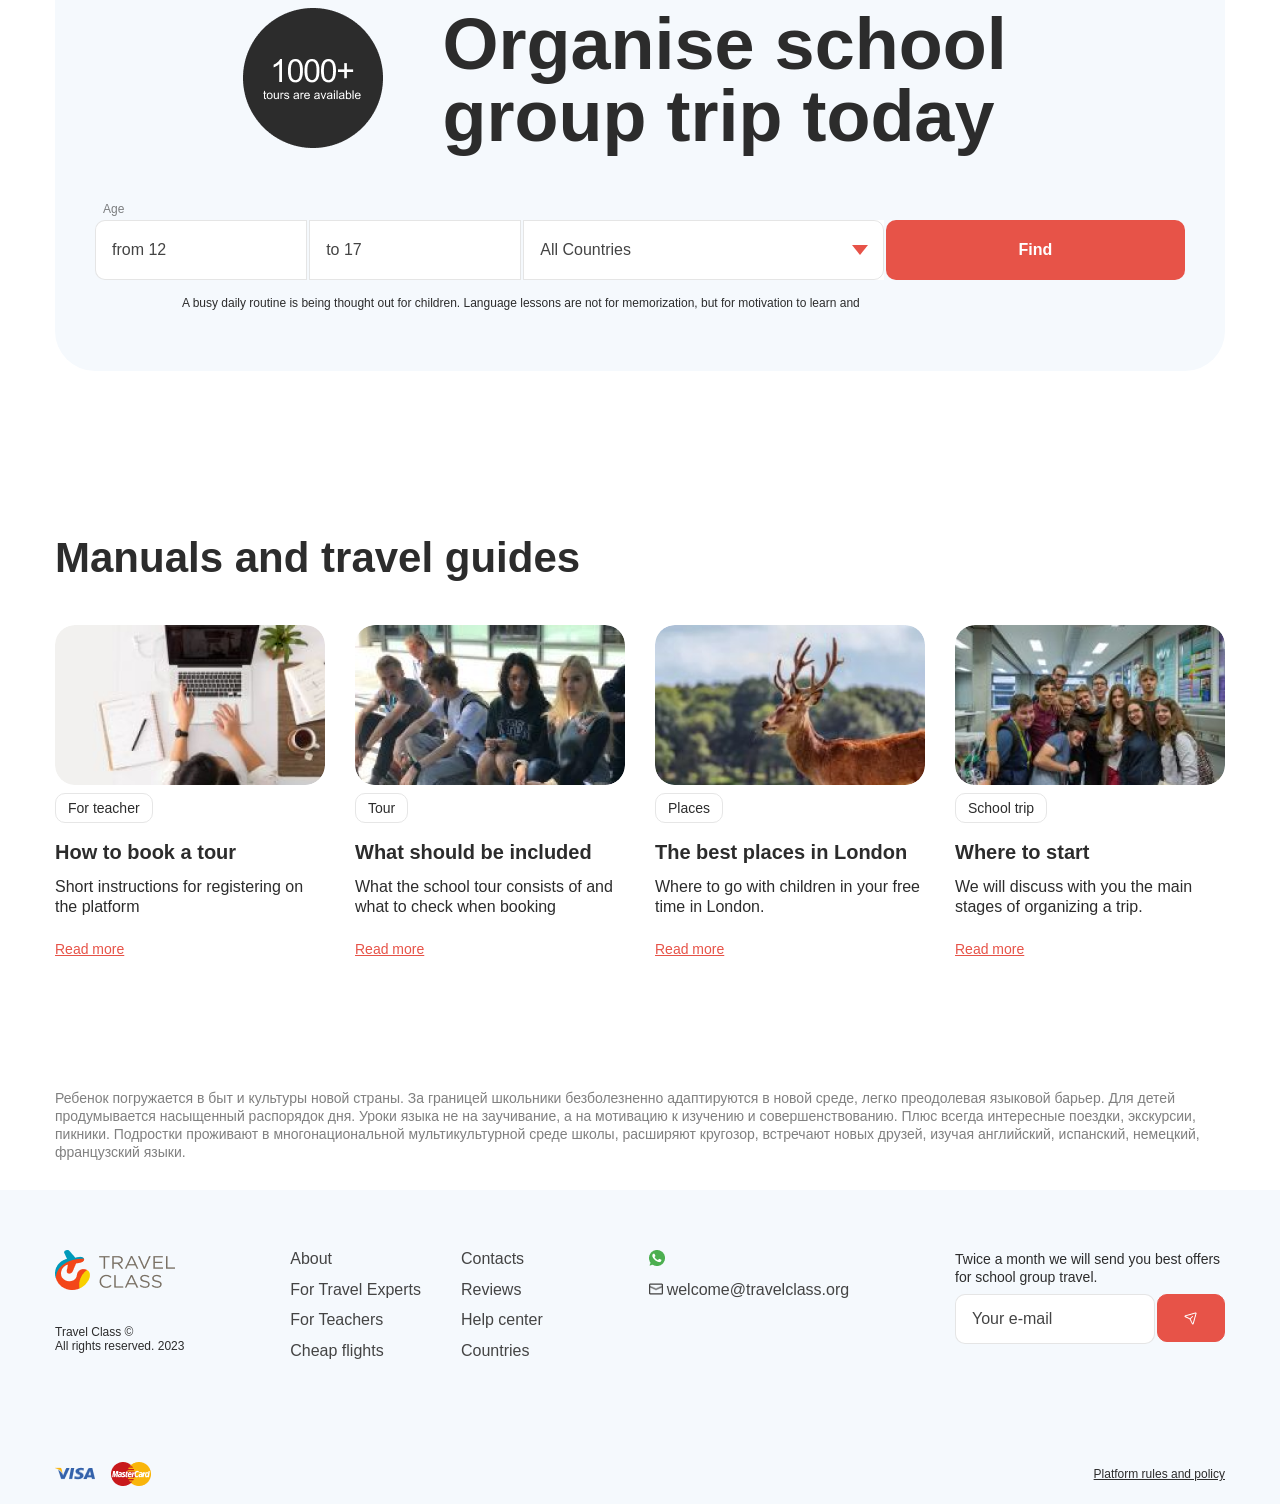
==== commit da757b62: "feature: Адаптив для блока search готов" ====
--- a/index.html
+++ b/index.html
@@ -496,7 +496,7 @@
         <a href="#" class="reviews__main-button">See all reviews</a>
         <div class="reviews__lower-block">
           <div class="reviews__current-review">
-            <div class="reviews__current-item reviews__current-item_type_active"></div> <!--Текущий кружочек выделяет класс "reviews__current-item_type_active" -->
+            <div class="reviews__current-item reviews__current-item_type_active"></div> 
             <div class="reviews__current-item"></div>
             <div class="reviews__current-item"></div>
             <div class="reviews__current-item"></div>
@@ -511,13 +511,11 @@
       <section class="search">
         <div class="search__title-block">
           <img src="./images/search-image.png" alt="" class="search__image">
-          <div class="search__title">
-            Organise school group trip today
-            <span class="search__upper-text">A busy daily routine is being thought out for children. Language lessons
-              are not for memorization,
-              but for motivation to learn and
-            </span>
-          </div>
+          <div class="search__title">Organise school group trip today</div>
+          <span class="search__upper-text">A busy daily routine is being thought out for children. Language lessons
+            are not for memorization,
+            but for motivation to learn and
+          </span>
         </div>
         <div class="form-block">
           <label for="" class="form-block__label">Age</label>
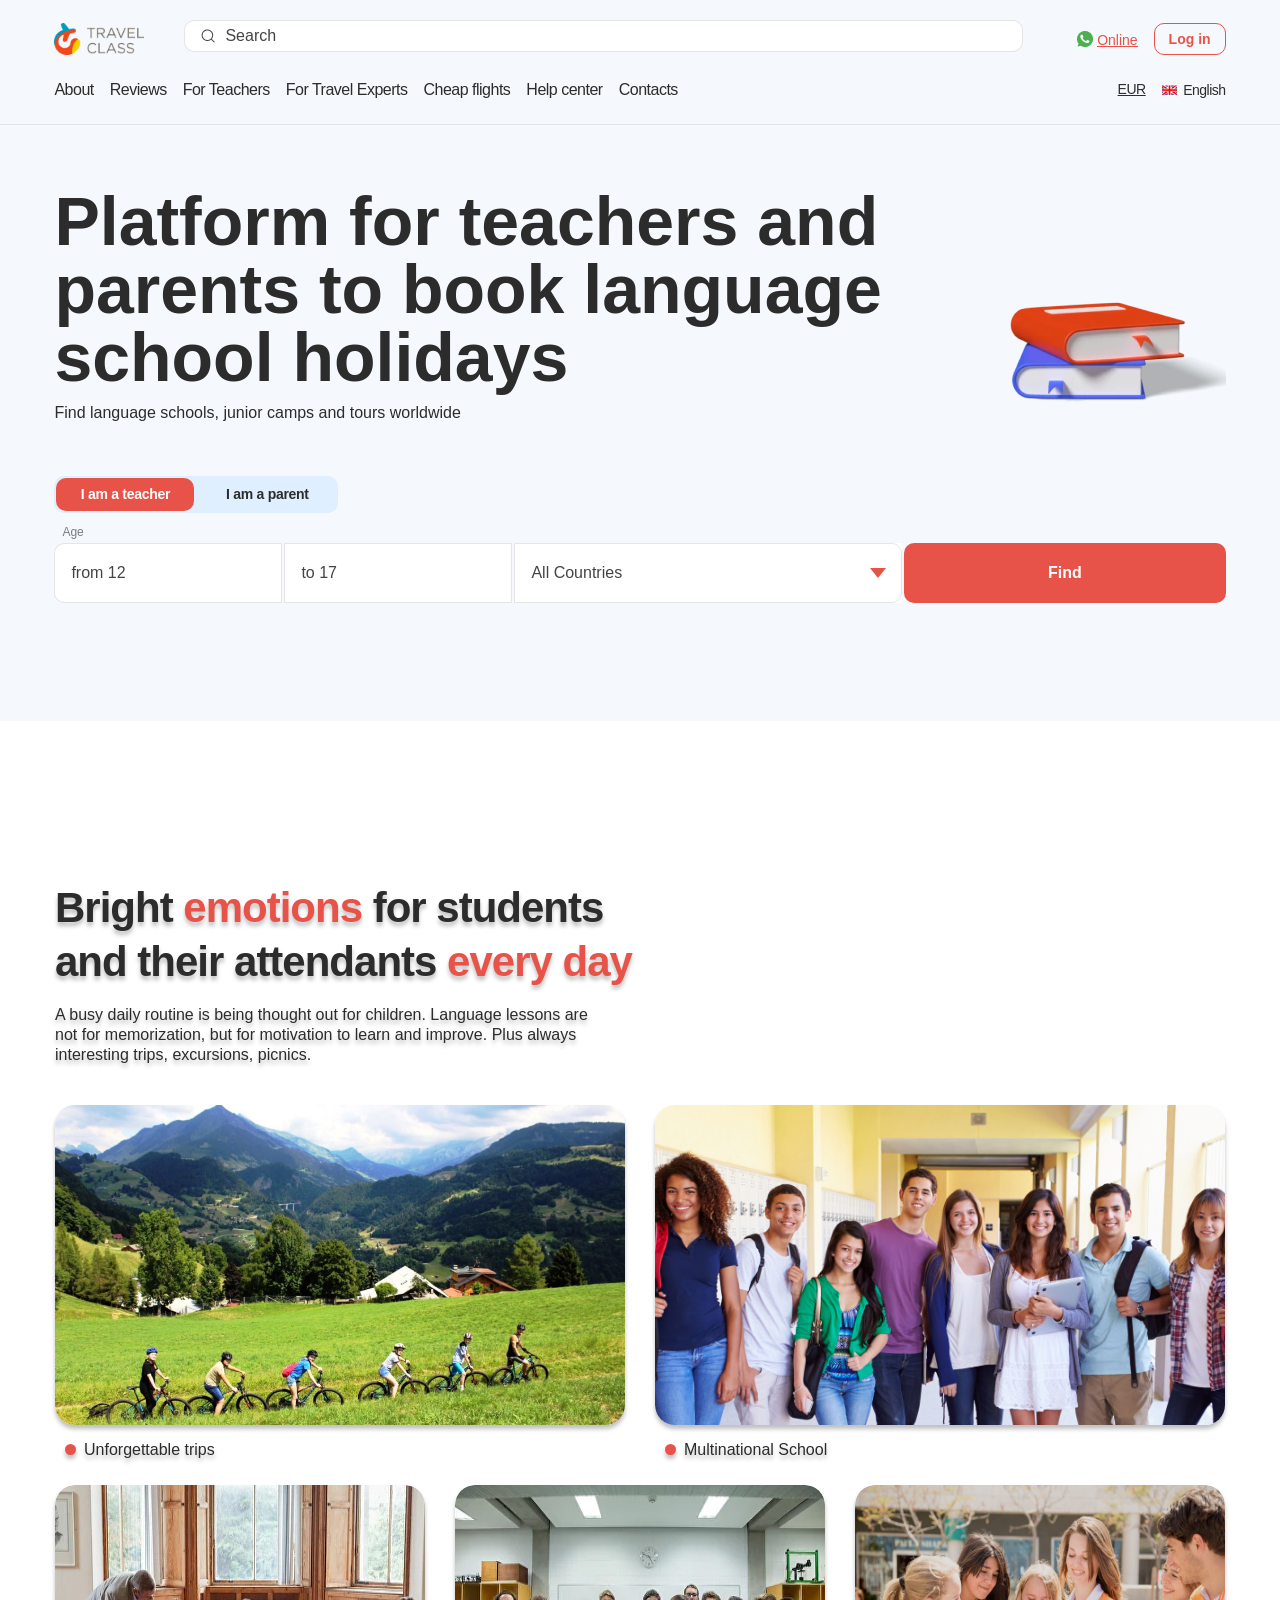
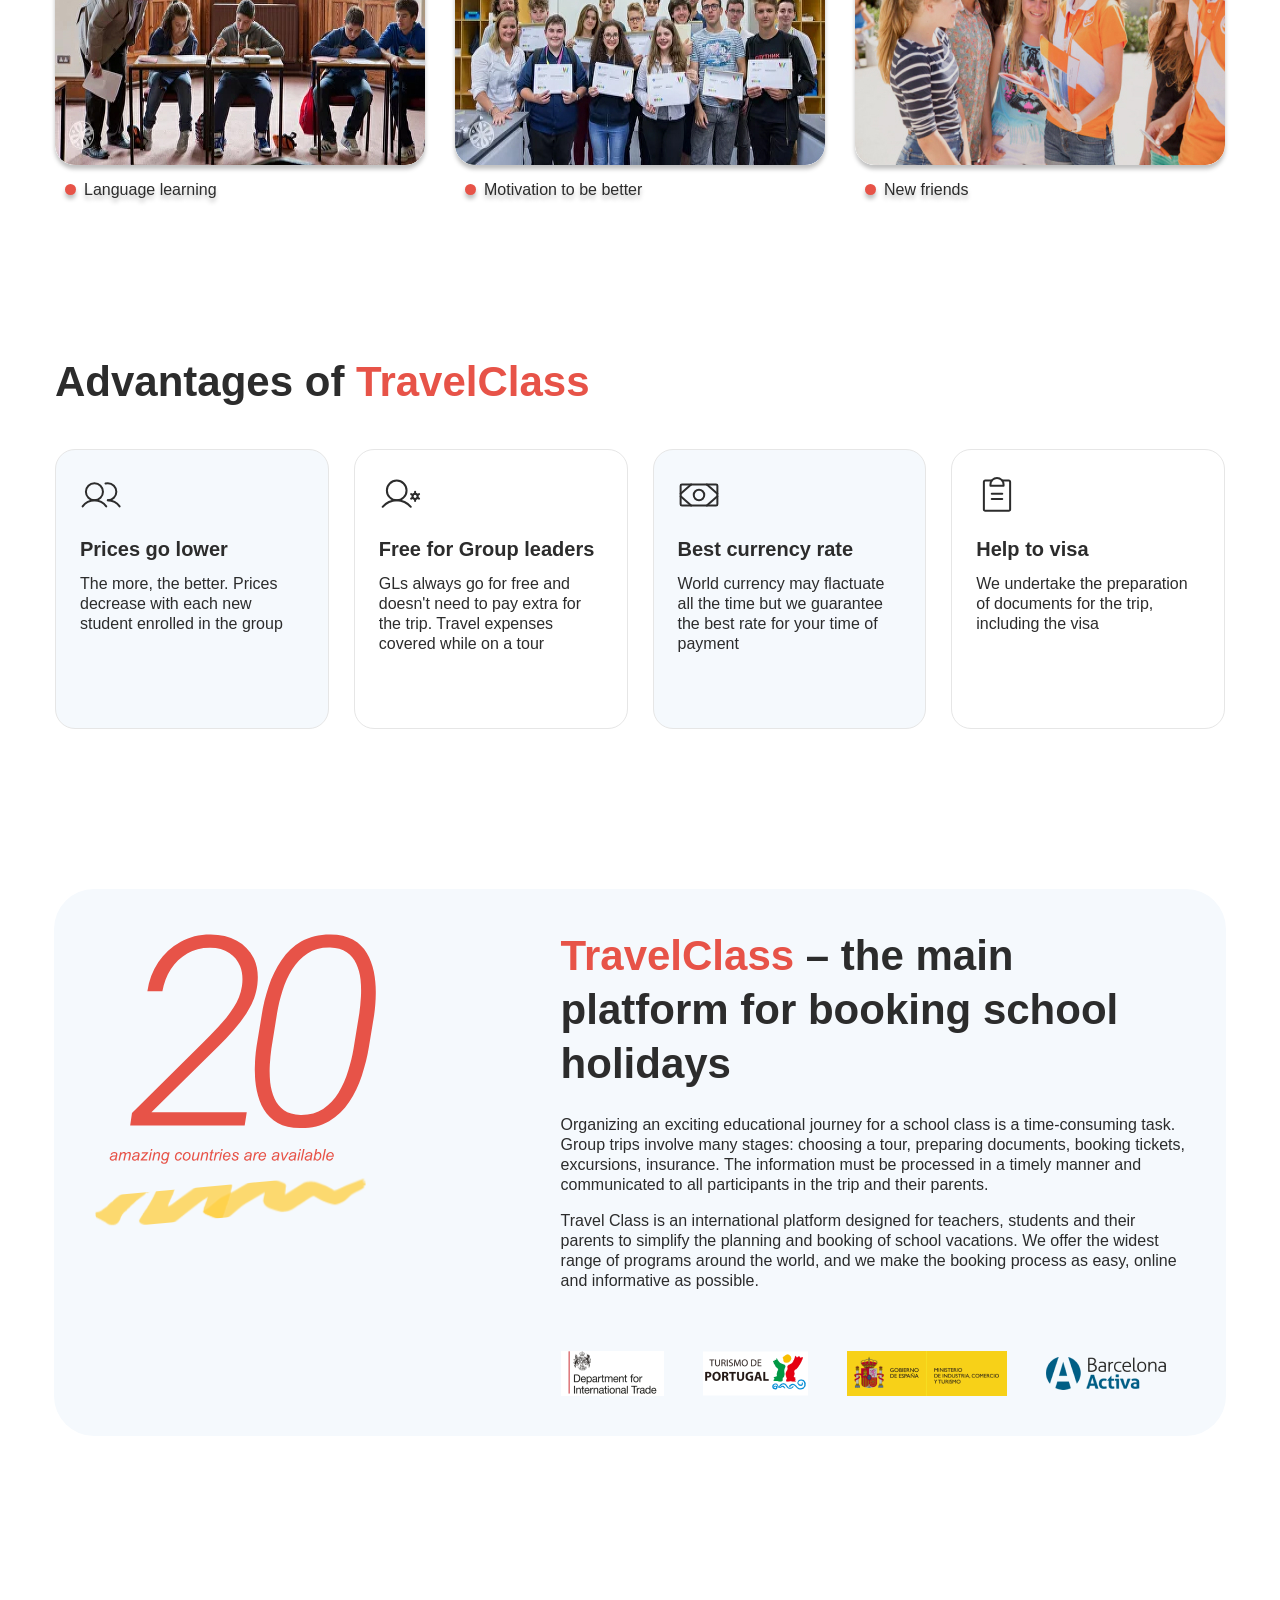
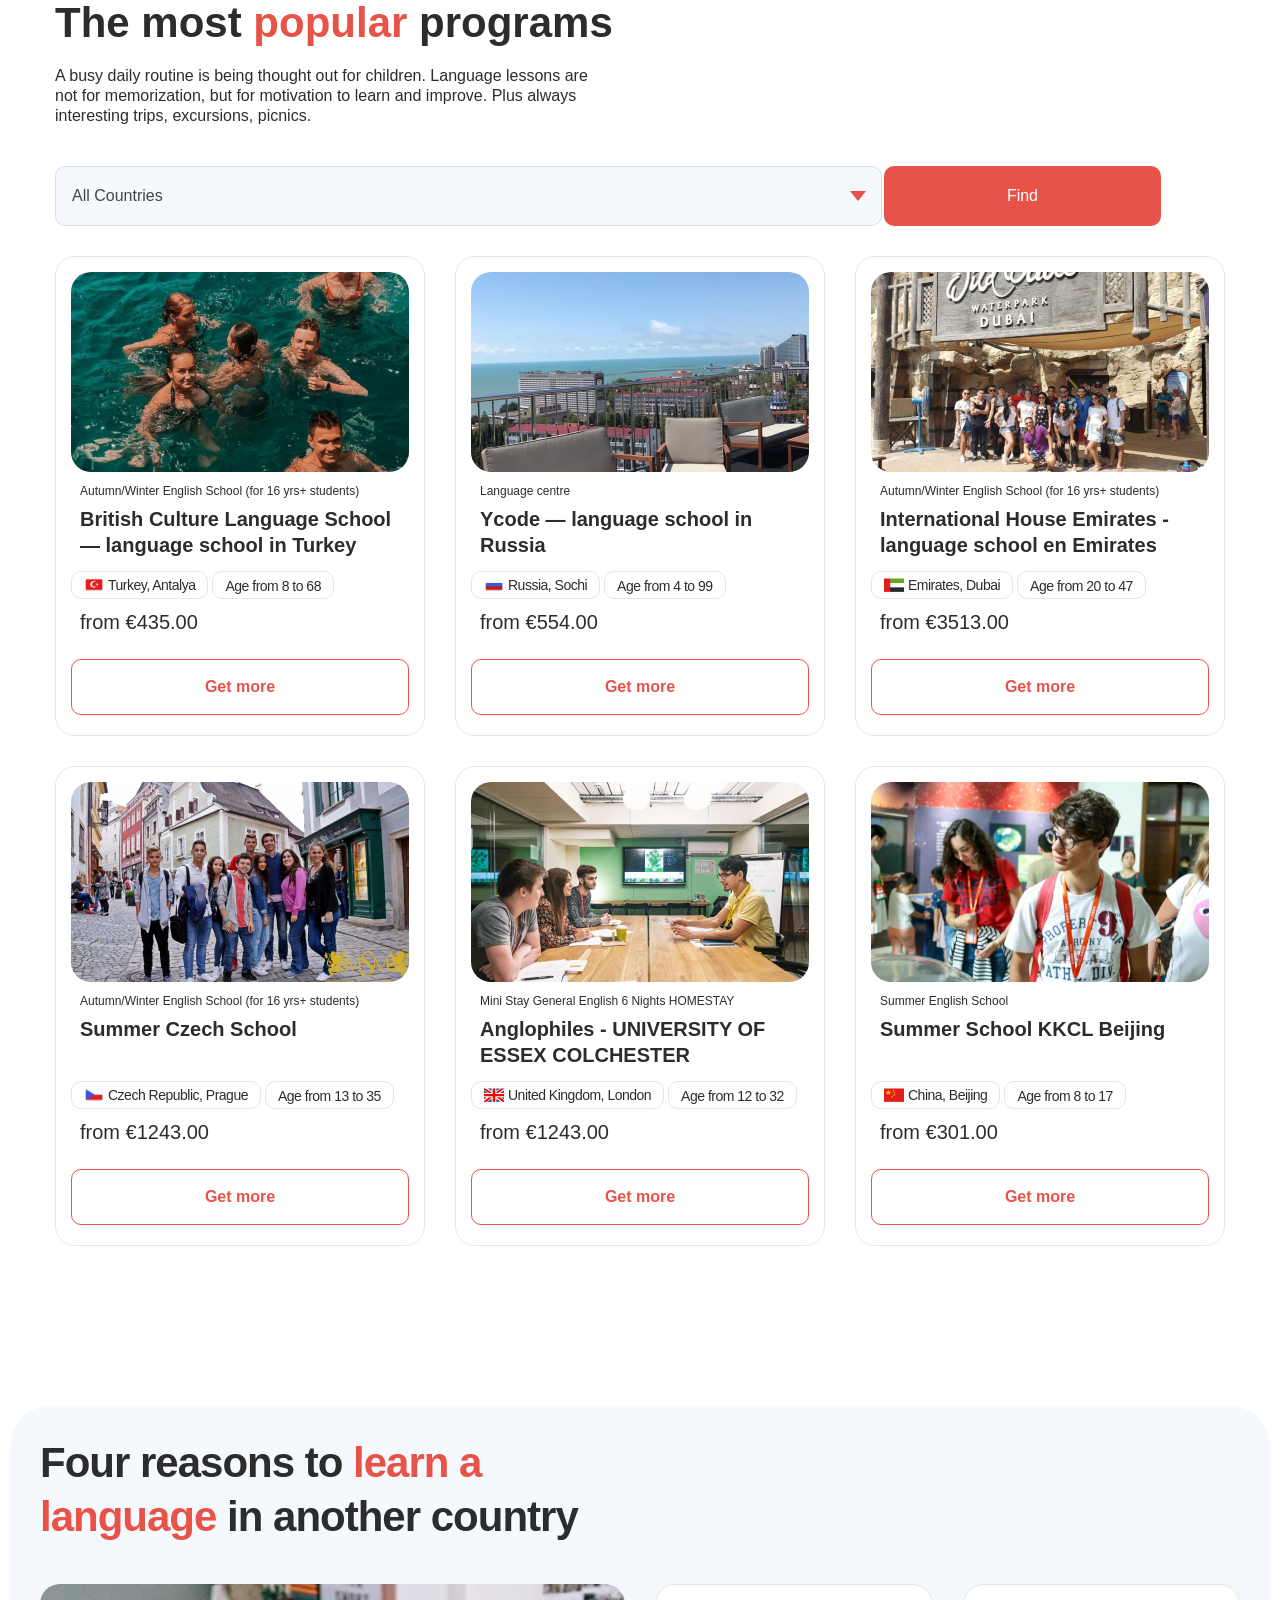
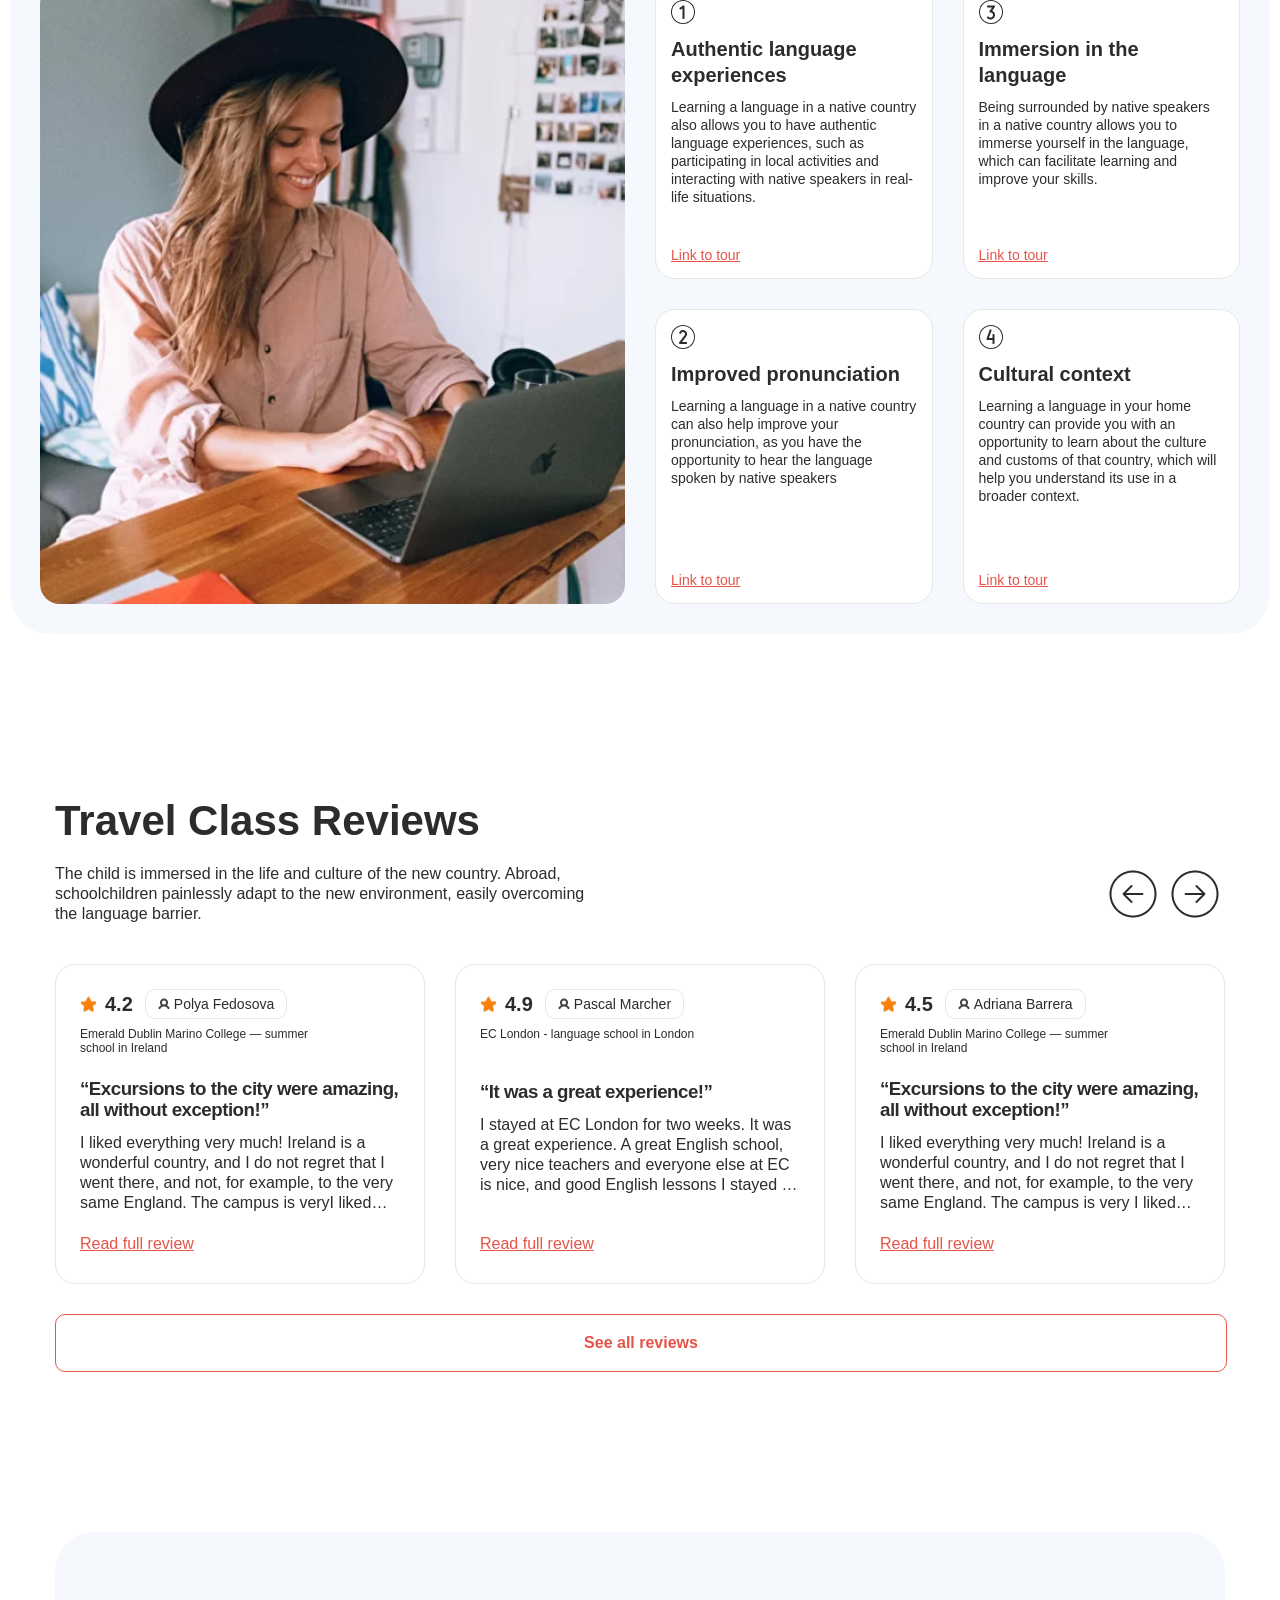
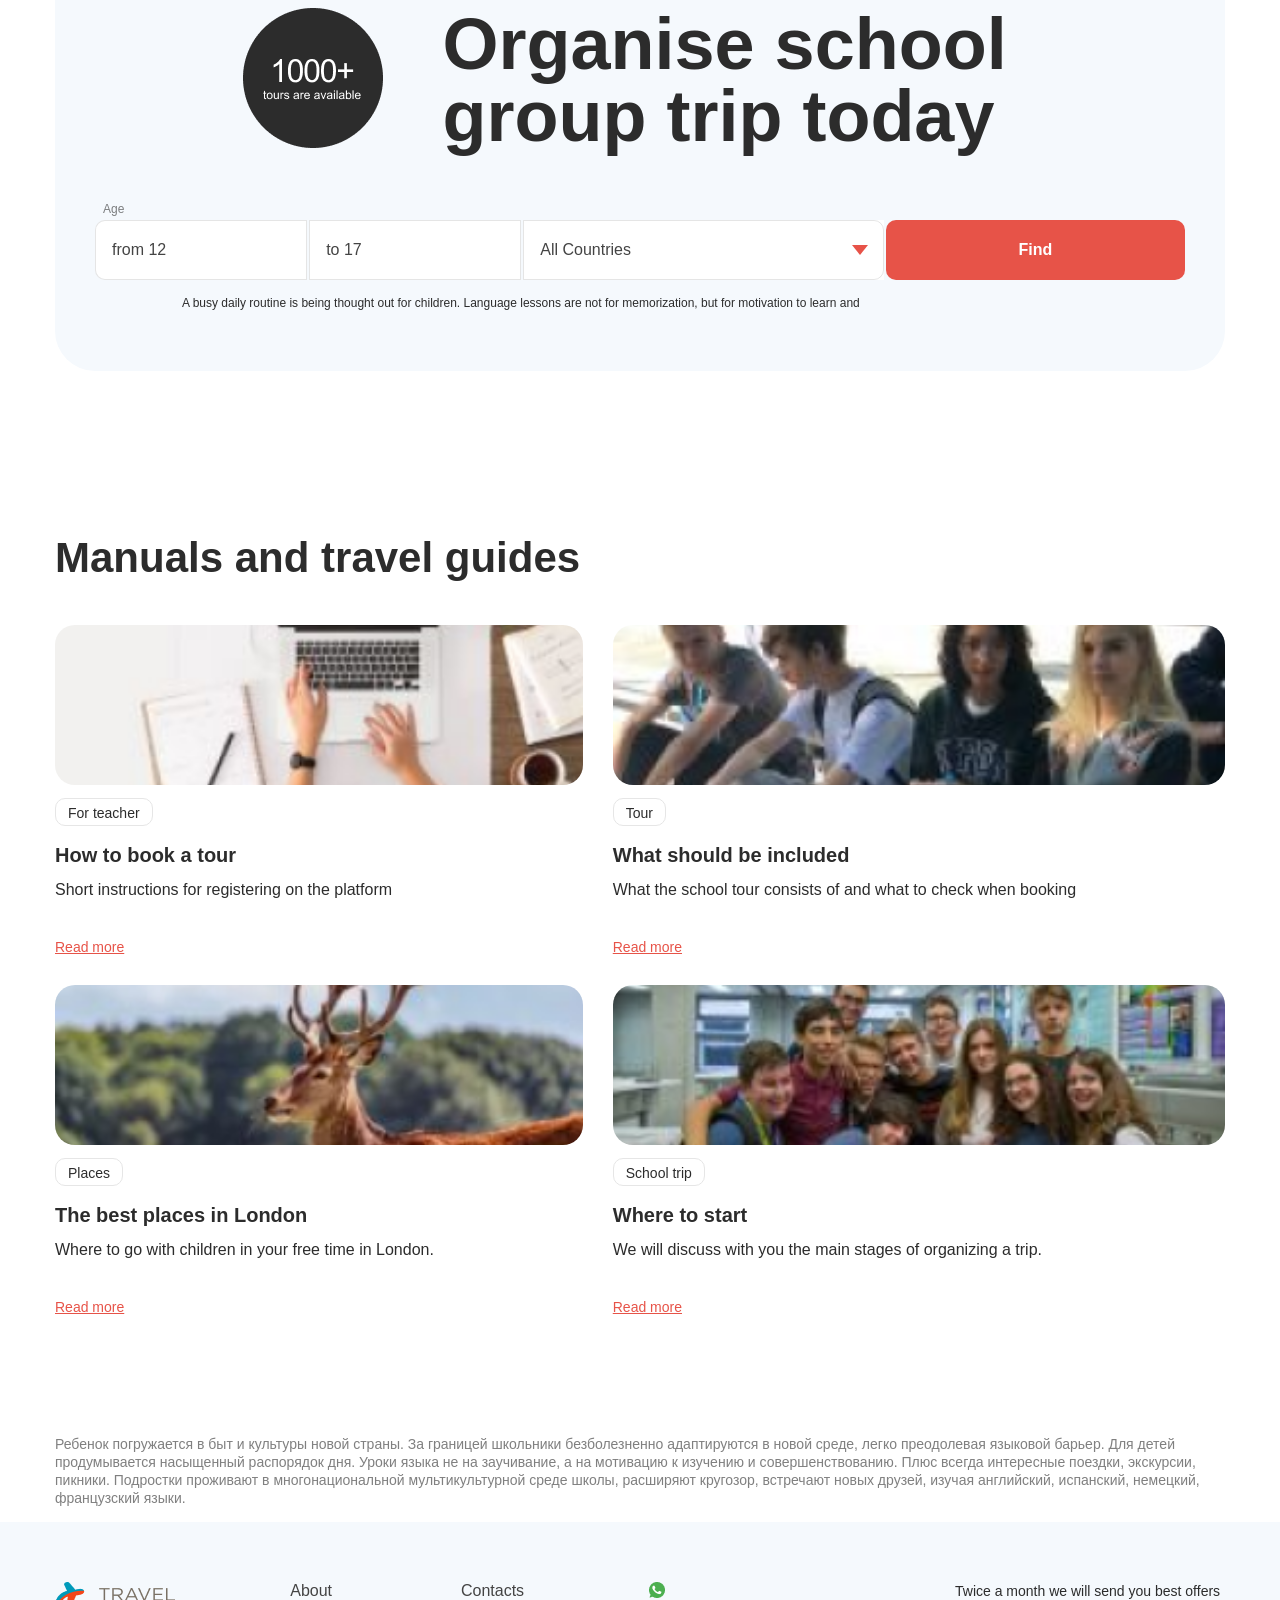
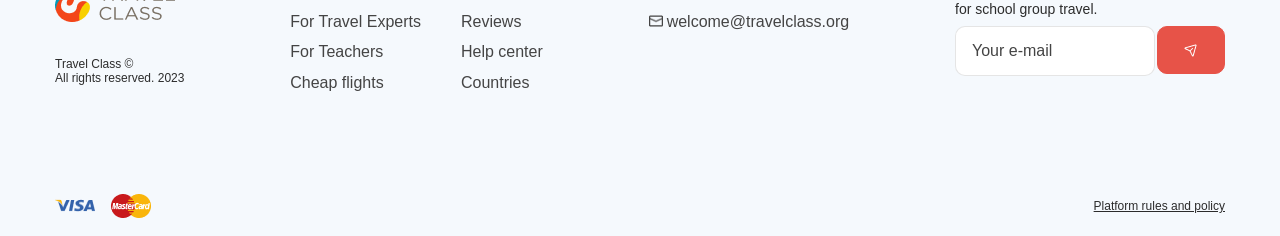
==== commit c1ec1a09: "feature: Адаптив для блока guides готов" ====
--- a/index.html
+++ b/index.html
@@ -11,7 +11,7 @@
 
 <body class="body">
   <div class="page">
-
+    
     <header class="header">
       <div class="header__container">
         <div class="header__upper-block">
@@ -543,40 +543,54 @@
         <div class="guides__cards">
           <a href="#" class="guides__card-link">
             <div class="guides__card hover-element">
-              <img class="guides__image" src="./images/guides-how-to-book.png" alt="">
-              <div class="guides__card-type">For teacher</div>
-              <h3 class="guides__subtitle text__subtitle">How to book a tour</h3>
-              <p class="guides__paragraph text__paragraph">Short instructions for registering on the platform</p>
-              <div class="guides__more">Read more</div>
+              <div class="guides__left-block">
+                <img class="guides__image" src="./images/guides-how-to-book.png" alt="">
+                <div class="guides__card-type">For teacher</div>
+              </div>
+              <div class="guides__right-block">
+                <h3 class="guides__subtitle text__subtitle">How to book a tour</h3>
+                <p class="guides__paragraph text__paragraph">Short instructions for registering on the platform</p>
+                <div class="guides__more">Read more</div>
+              </div>
             </div>
           </a>
           <a href="#" class="guides__card-link">
             <div class="guides__card hover-element">
-              <img class="guides__image" src="./images/guides-included.png" alt="">
-              <div class="guides__card-type">Tour</div>
-              <h3 class="guides__subtitle text__subtitle">What should be included</h3>
-              <p class="guides__paragraph text__paragraph">What the school tour consists of and what to check when
-                booking</p>
-              <div class="guides__more">Read more</div>
+              <div class="guides__left-block">
+                <img class="guides__image" src="./images/guides-included.png" alt="">
+                <div class="guides__card-type">Tour</div>
+              </div>
+              <div class="guides__right-block">
+                <h3 class="guides__subtitle text__subtitle">What should be included</h3>
+                <p class="guides__paragraph text__paragraph">What the school tour consists of and what to check when booking</p>
+                <div class="guides__more">Read more</div>
+              </div>
             </div>
           </a>
           <a href="#" class="guides__card-link">
             <div class="guides__card hover-element">
-              <img class="guides__image" src="./images/guides-places.png" alt="">
-              <div class="guides__card-type">Places</div>
-              <h3 class="guides__subtitle text__subtitle">The best places in London</h3>
-              <p class="guides__paragraph text__paragraph">Where to go with children in your free time in London.</p>
-              <div class="guides__more">Read more</div>
+              <div class="guides__left-block">
+                <img class="guides__image" src="./images/guides-places.png" alt="">
+                <div class="guides__card-type">Places</div>
+              </div>
+              <div class="guides__right-block">
+                <h3 class="guides__subtitle text__subtitle">The best places in London</h3>
+                <p class="guides__paragraph text__paragraph">Where to go with children in your free time in London.</p>
+                <div class="guides__more">Read more</div>
+              </div>
             </div>
           </a>
           <a href="#" class="guides__card-link">
             <div class="guides__card hover-element">
-              <img class="guides__image" src="./images/guides-start.png" alt="">
-              <div class="guides__card-type">School trip</div>
-              <h3 class="guides__subtitle text__subtitle">Where to start</h3>
-              <p class="guides__paragraph text__paragraph">We will discuss with you the main stages of organizing a
-                trip.</p>
-              <div class="guides__more">Read more</div>
+              <div class="guides__left-block">
+                <img class="guides__image" src="./images/guides-start.png" alt="">
+                <div class="guides__card-type">School trip</div>
+              </div>
+              <div class="guides__right-block">
+                <h3 class="guides__subtitle text__subtitle">Where to start</h3>
+                <p class="guides__paragraph text__paragraph">We will discuss with you the main stages of organizing a trip.</p>
+                <div class="guides__more">Read more</div>
+              </div>
             </div>
           </a>
         </div>
@@ -590,7 +604,7 @@
         </p>
       </section>
     </main>
-
+    
     <footer class="footer">
       <div class="footer__container">
         <div class="footer__main-container">
@@ -659,7 +673,7 @@
         </div>
       </div>
     </footer>
-
+ 
   </div>
   <script src="./js/libs/jquery-3.6.3.min.js"></script>
   <script src="./js/index.js"></script>
--- a/pages/index.css
+++ b/pages/index.css
@@ -189,6 +189,8 @@
 @import url(../blocks/guides/__paragraph/guides__paragraph.css);
 @import url(../blocks/guides/__more/guides__more.css);
 @import url(../blocks/guides/__info/guides__info.css);
+@import url(../blocks/guides/__left-block/guides__left-block.css);
+@import url(../blocks/guides/__right-block/guides__right-block.css);
 
 @import url(../blocks/footer/footer.css);
 @import url(../blocks/footer/__container/footer__container.css);
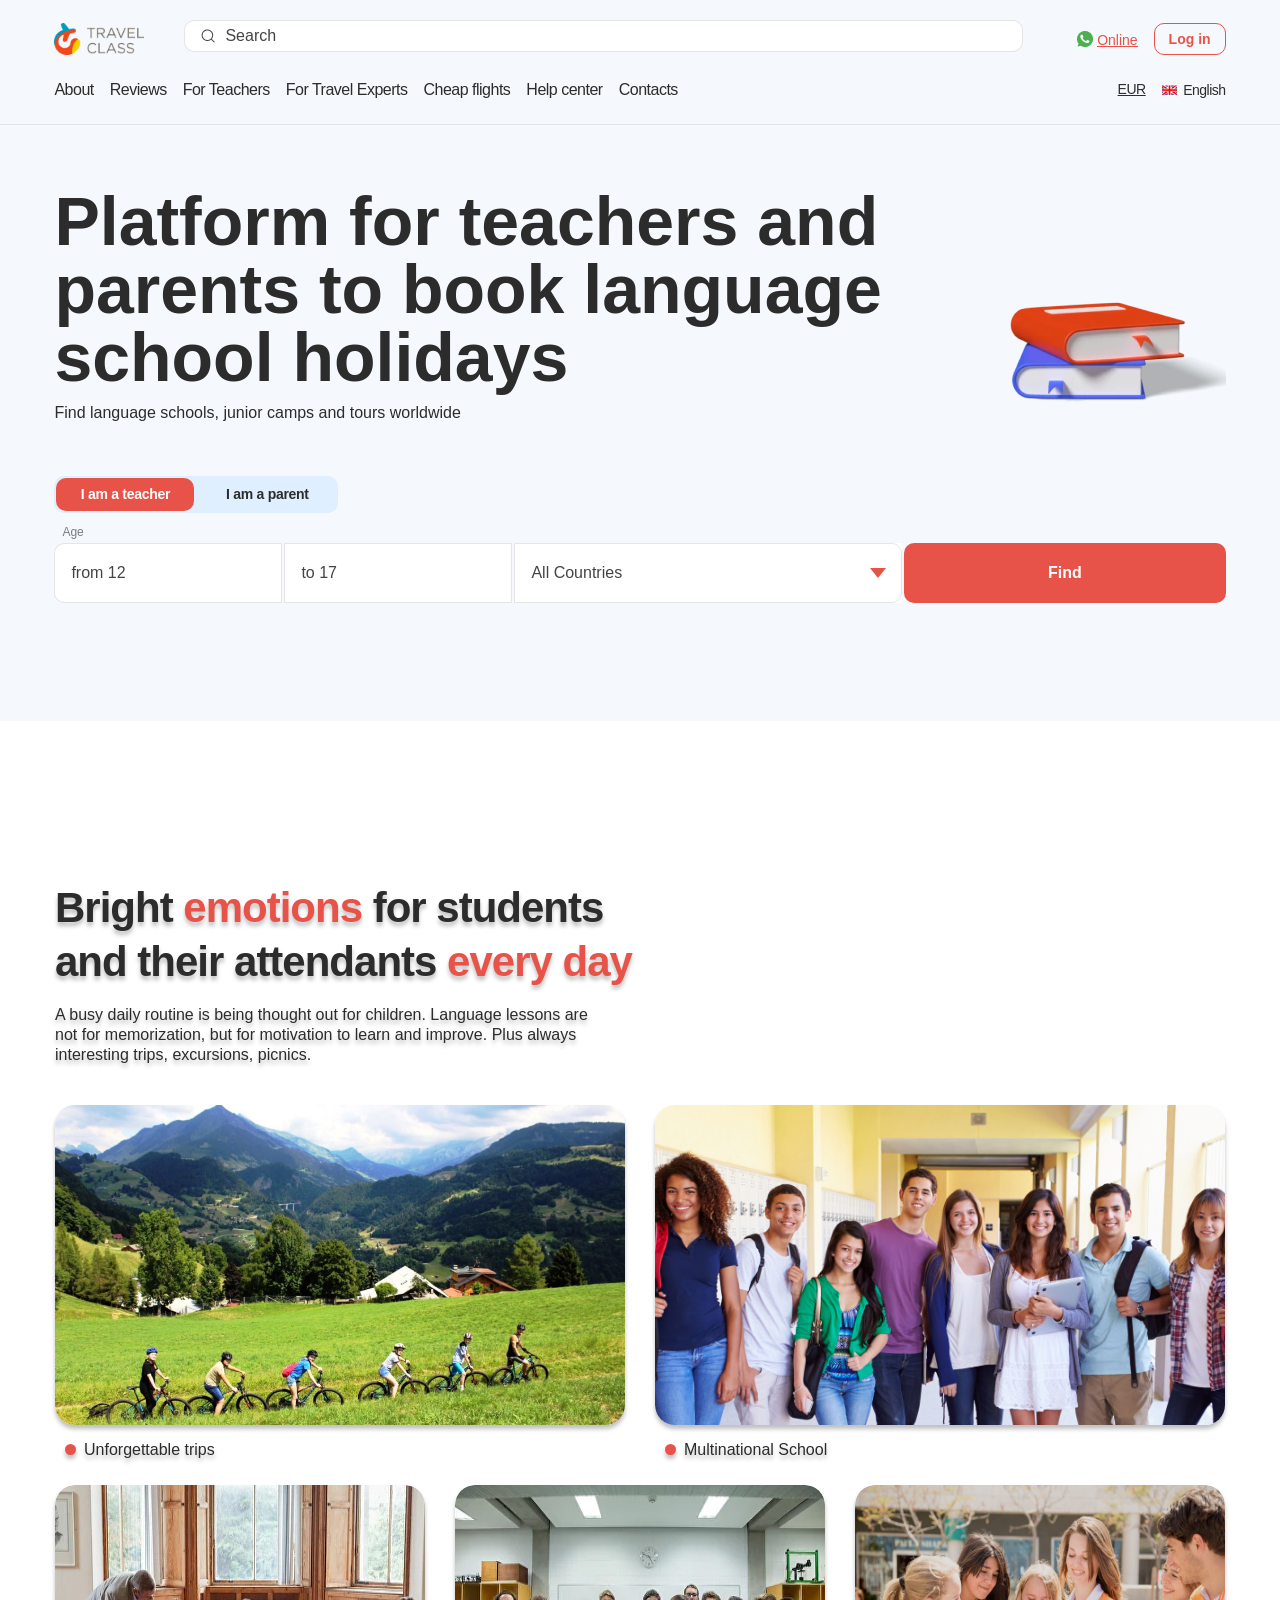
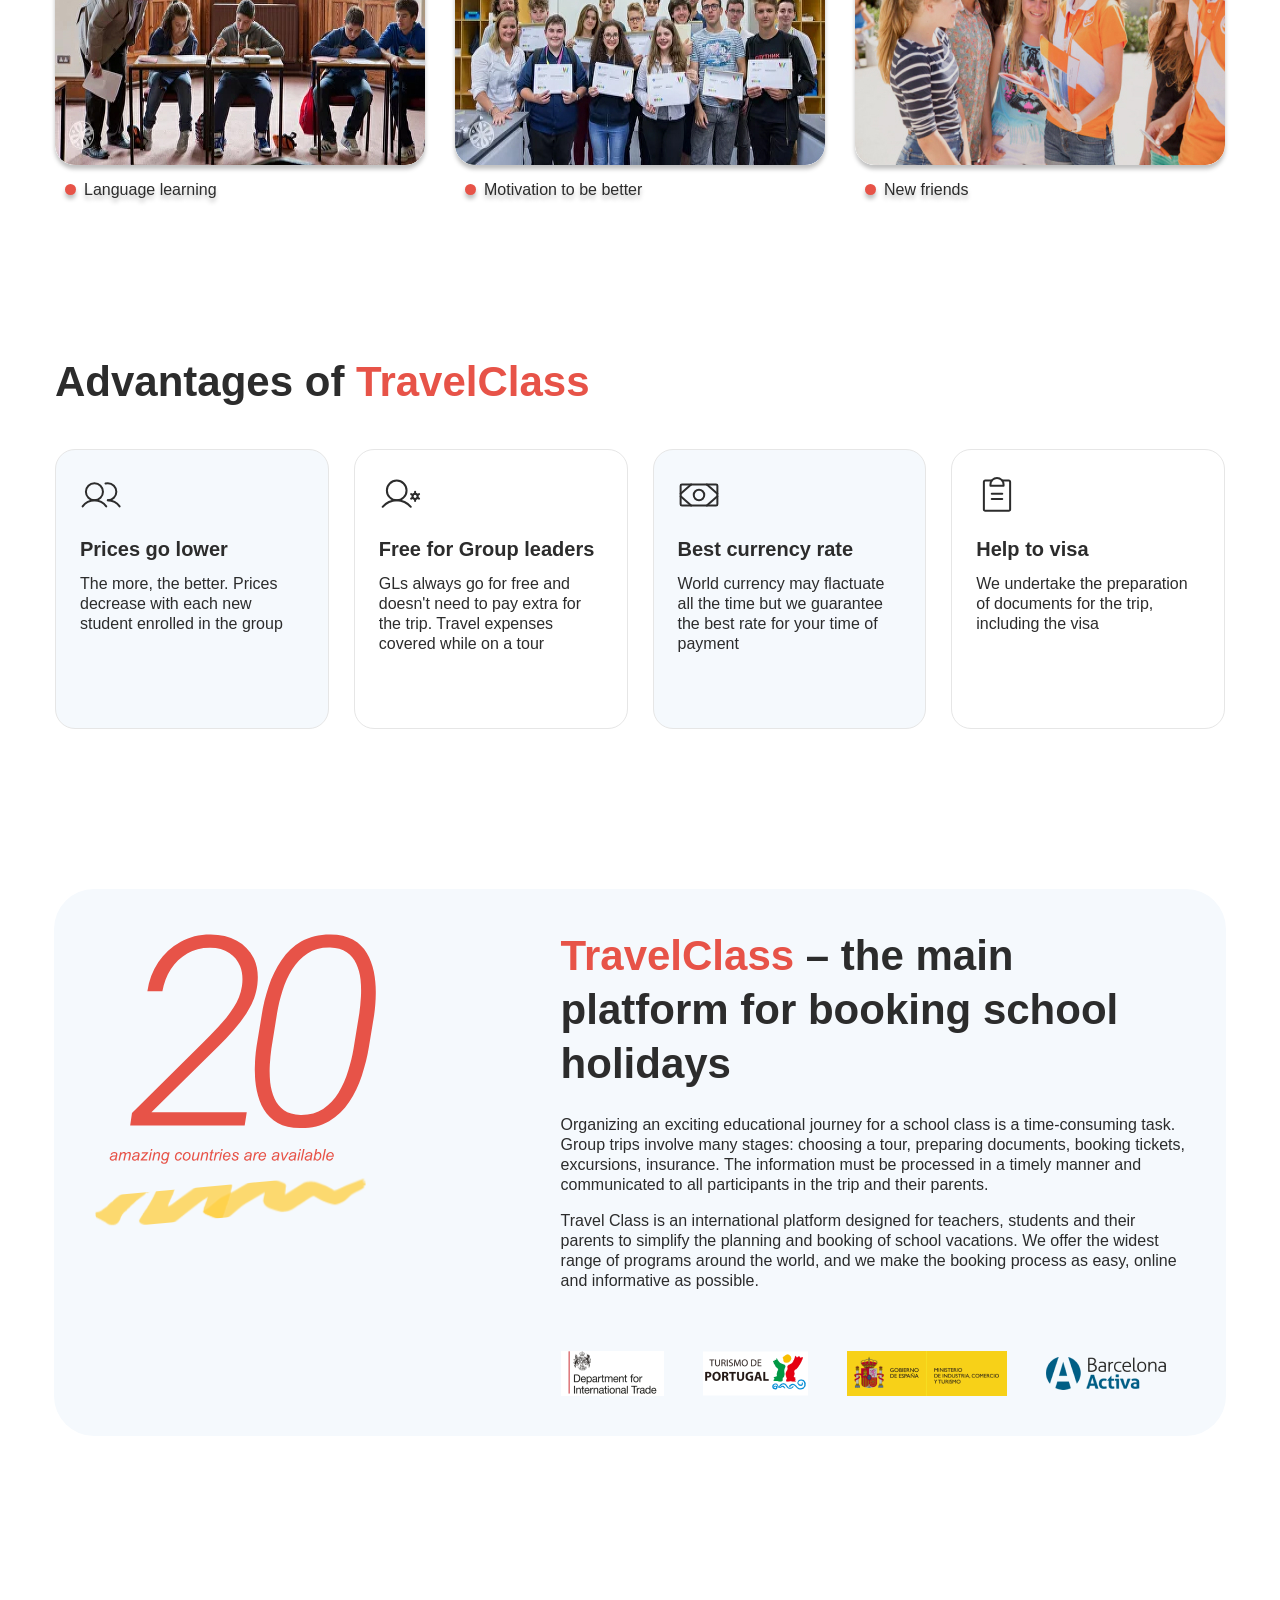
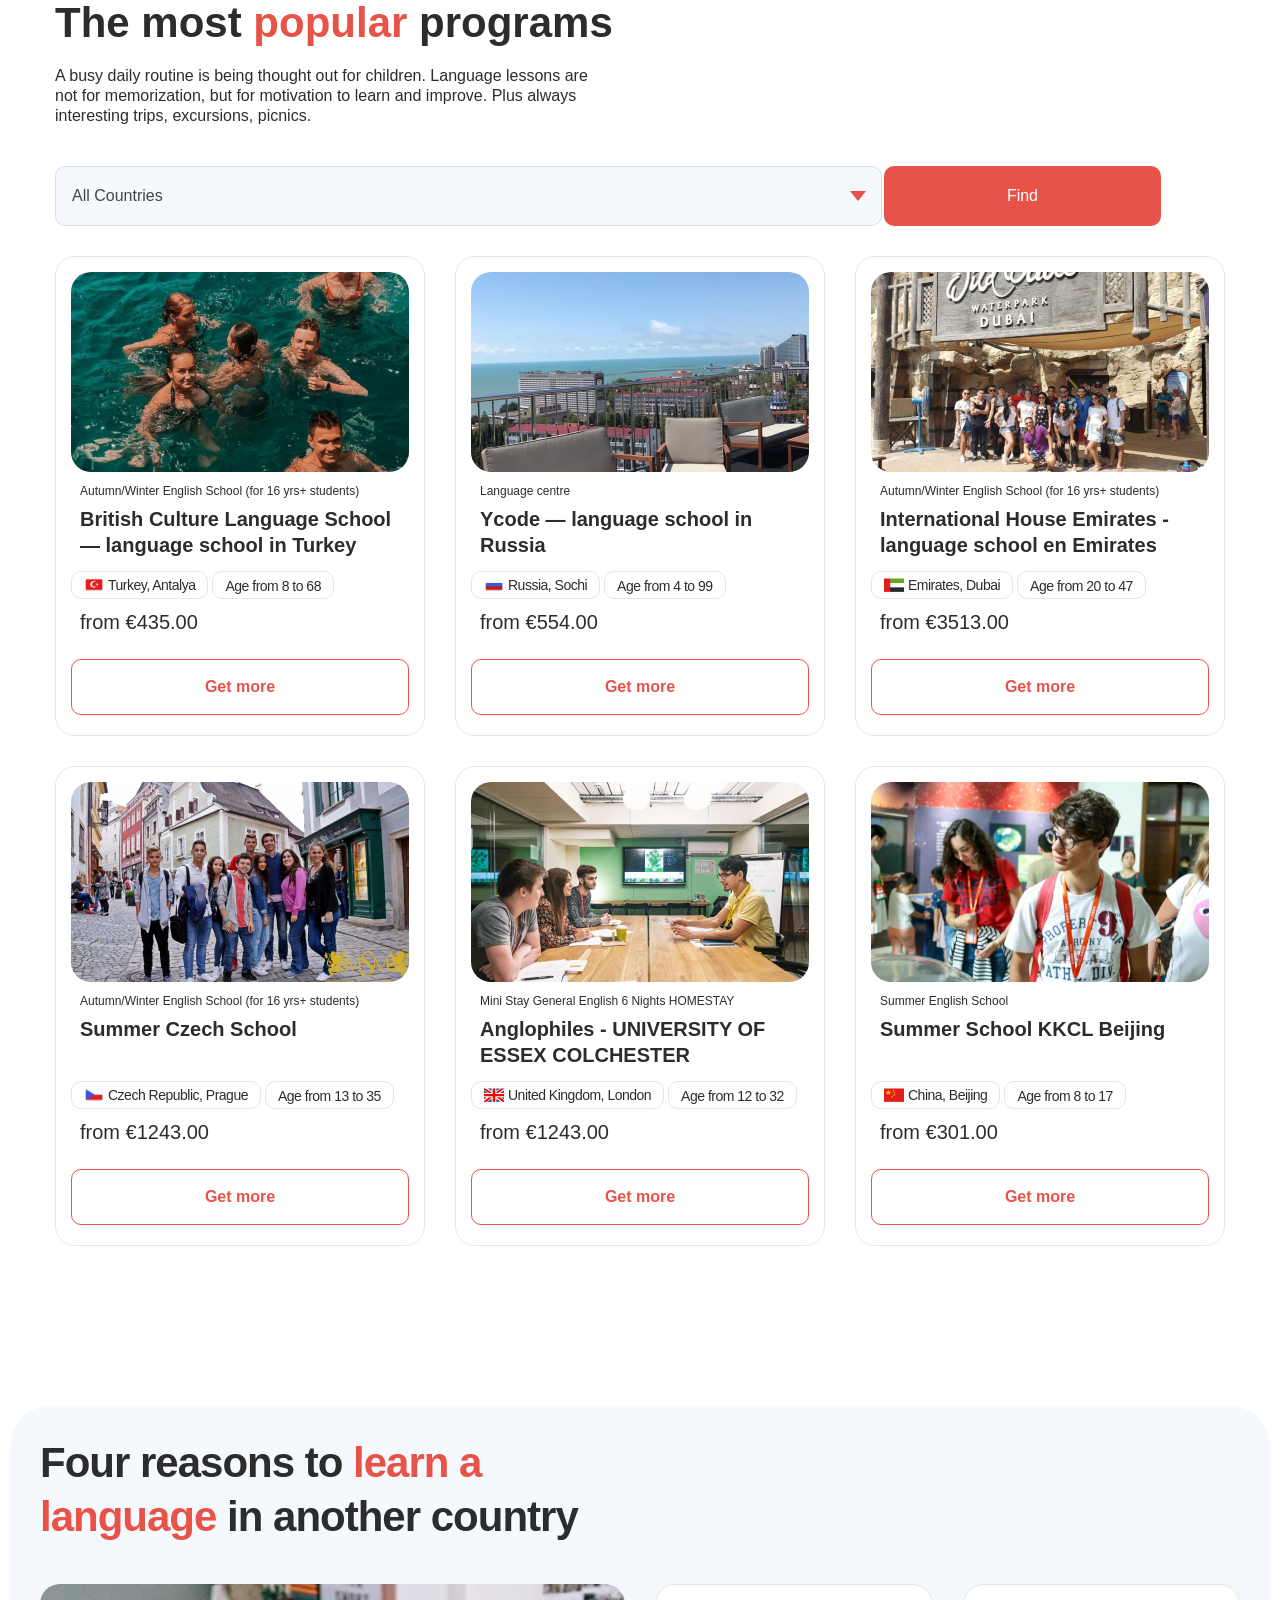
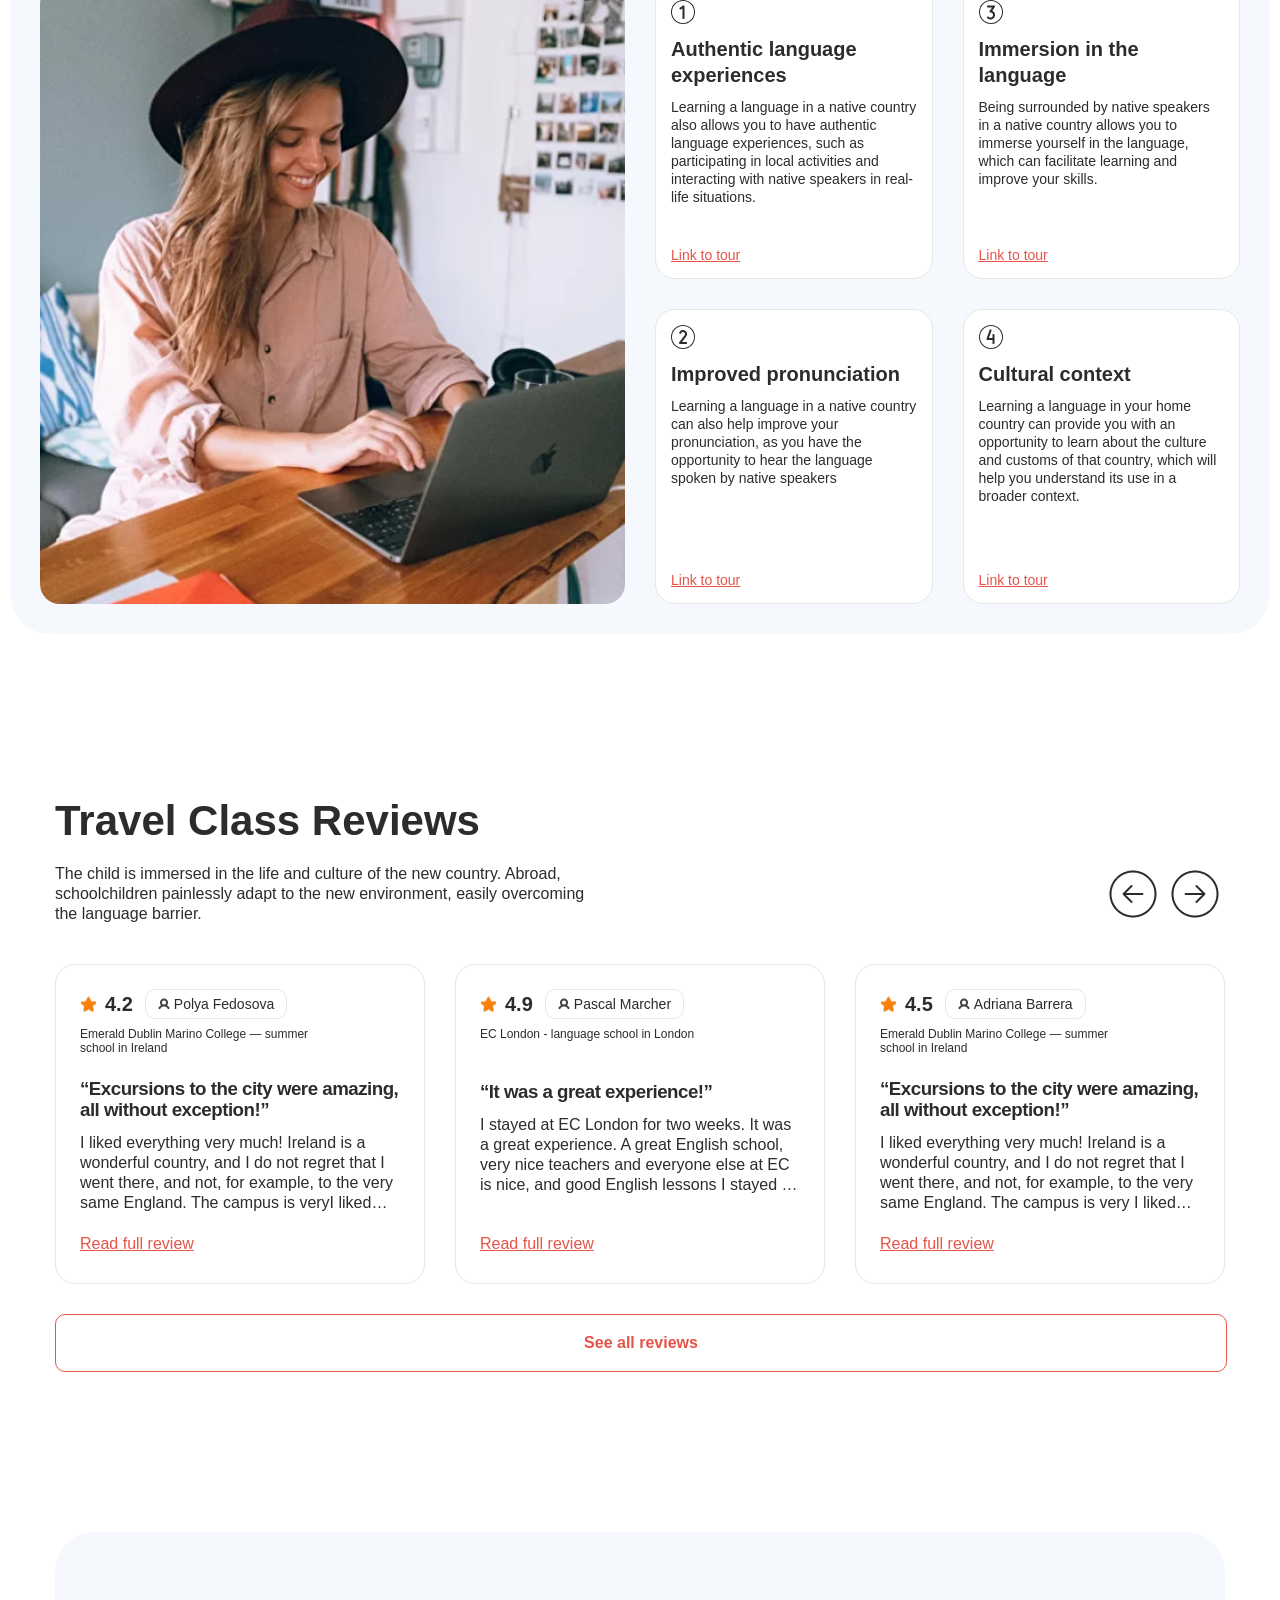
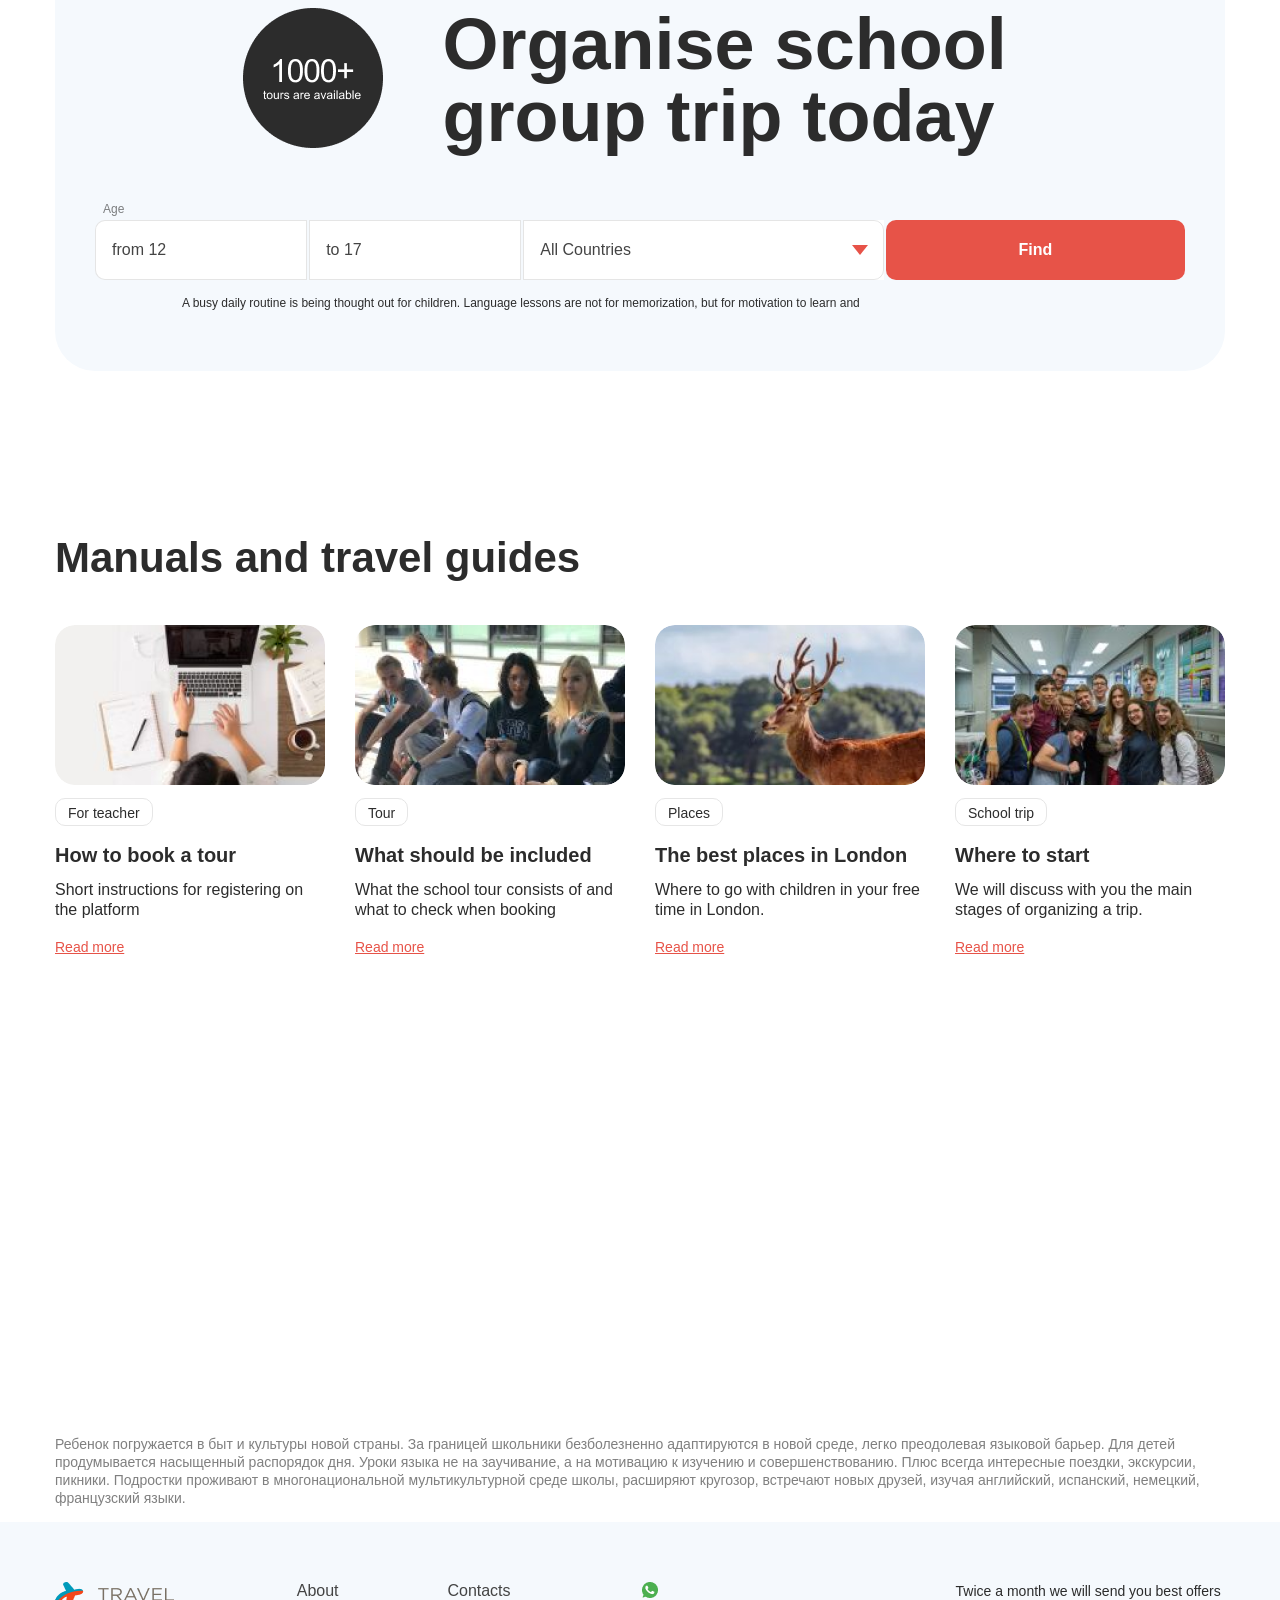
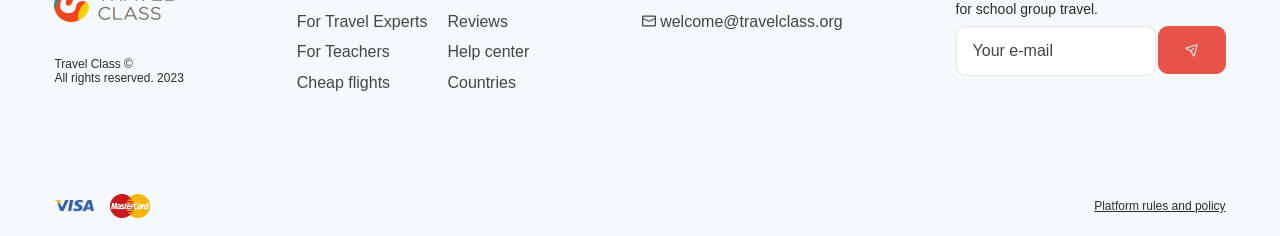
==== commit 3bca9b5a: "feature: Адаптив для блока footer готов" ====
--- a/index.html
+++ b/index.html
@@ -11,7 +11,7 @@
 
 <body class="body">
   <div class="page">
-    
+  
     <header class="header">
       <div class="header__container">
         <div class="header__upper-block">
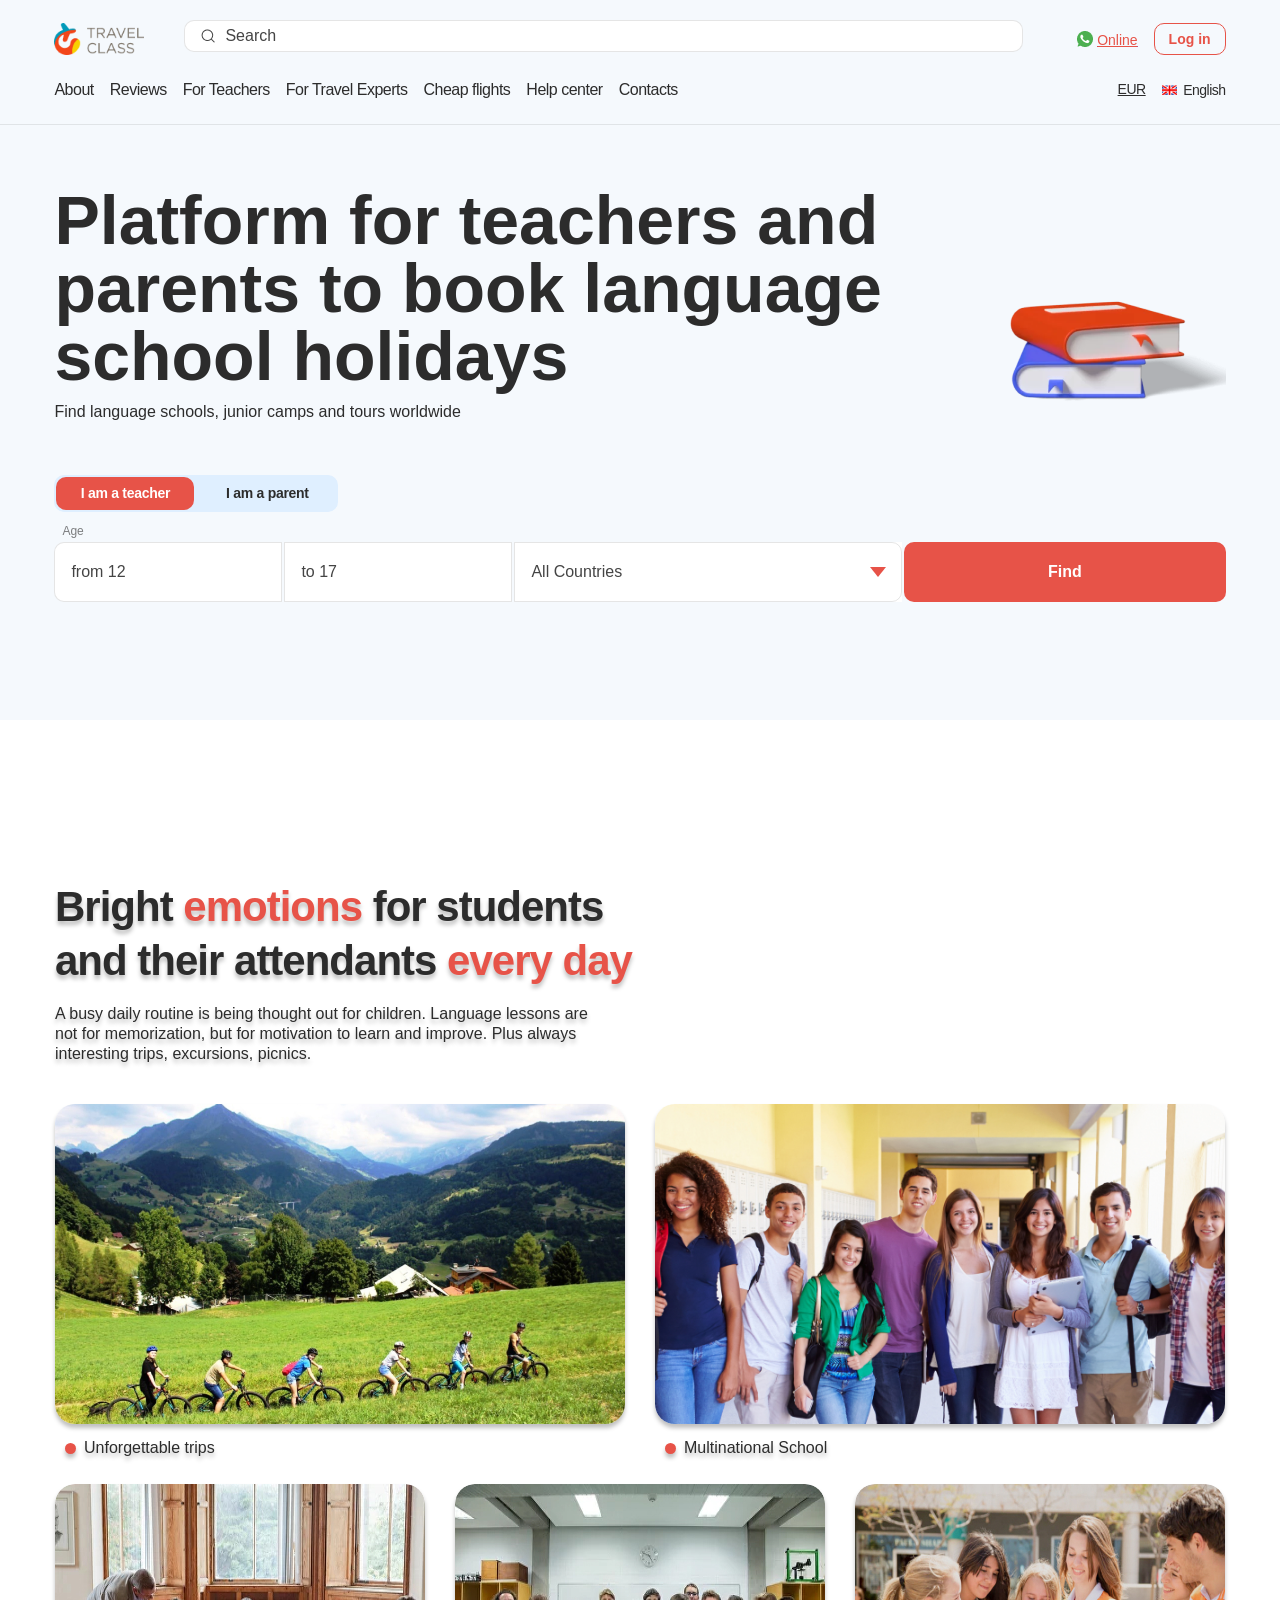
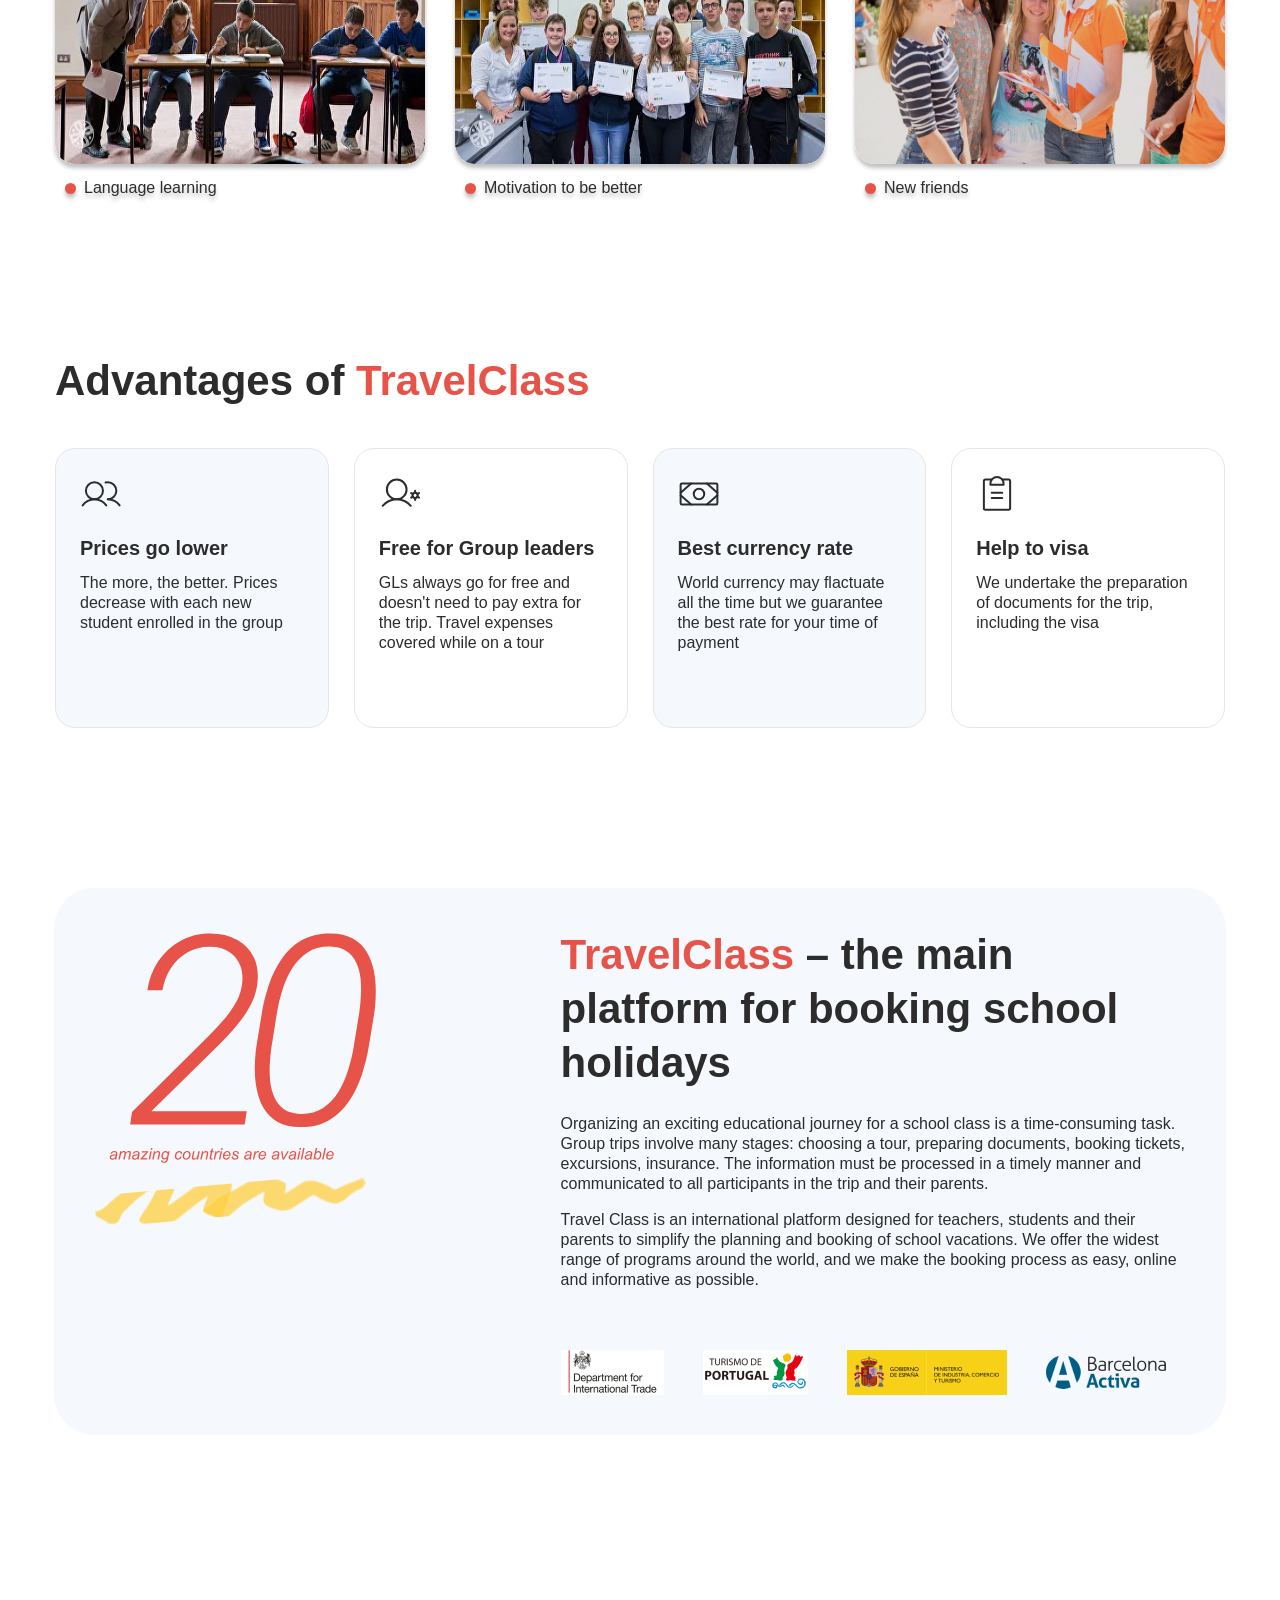
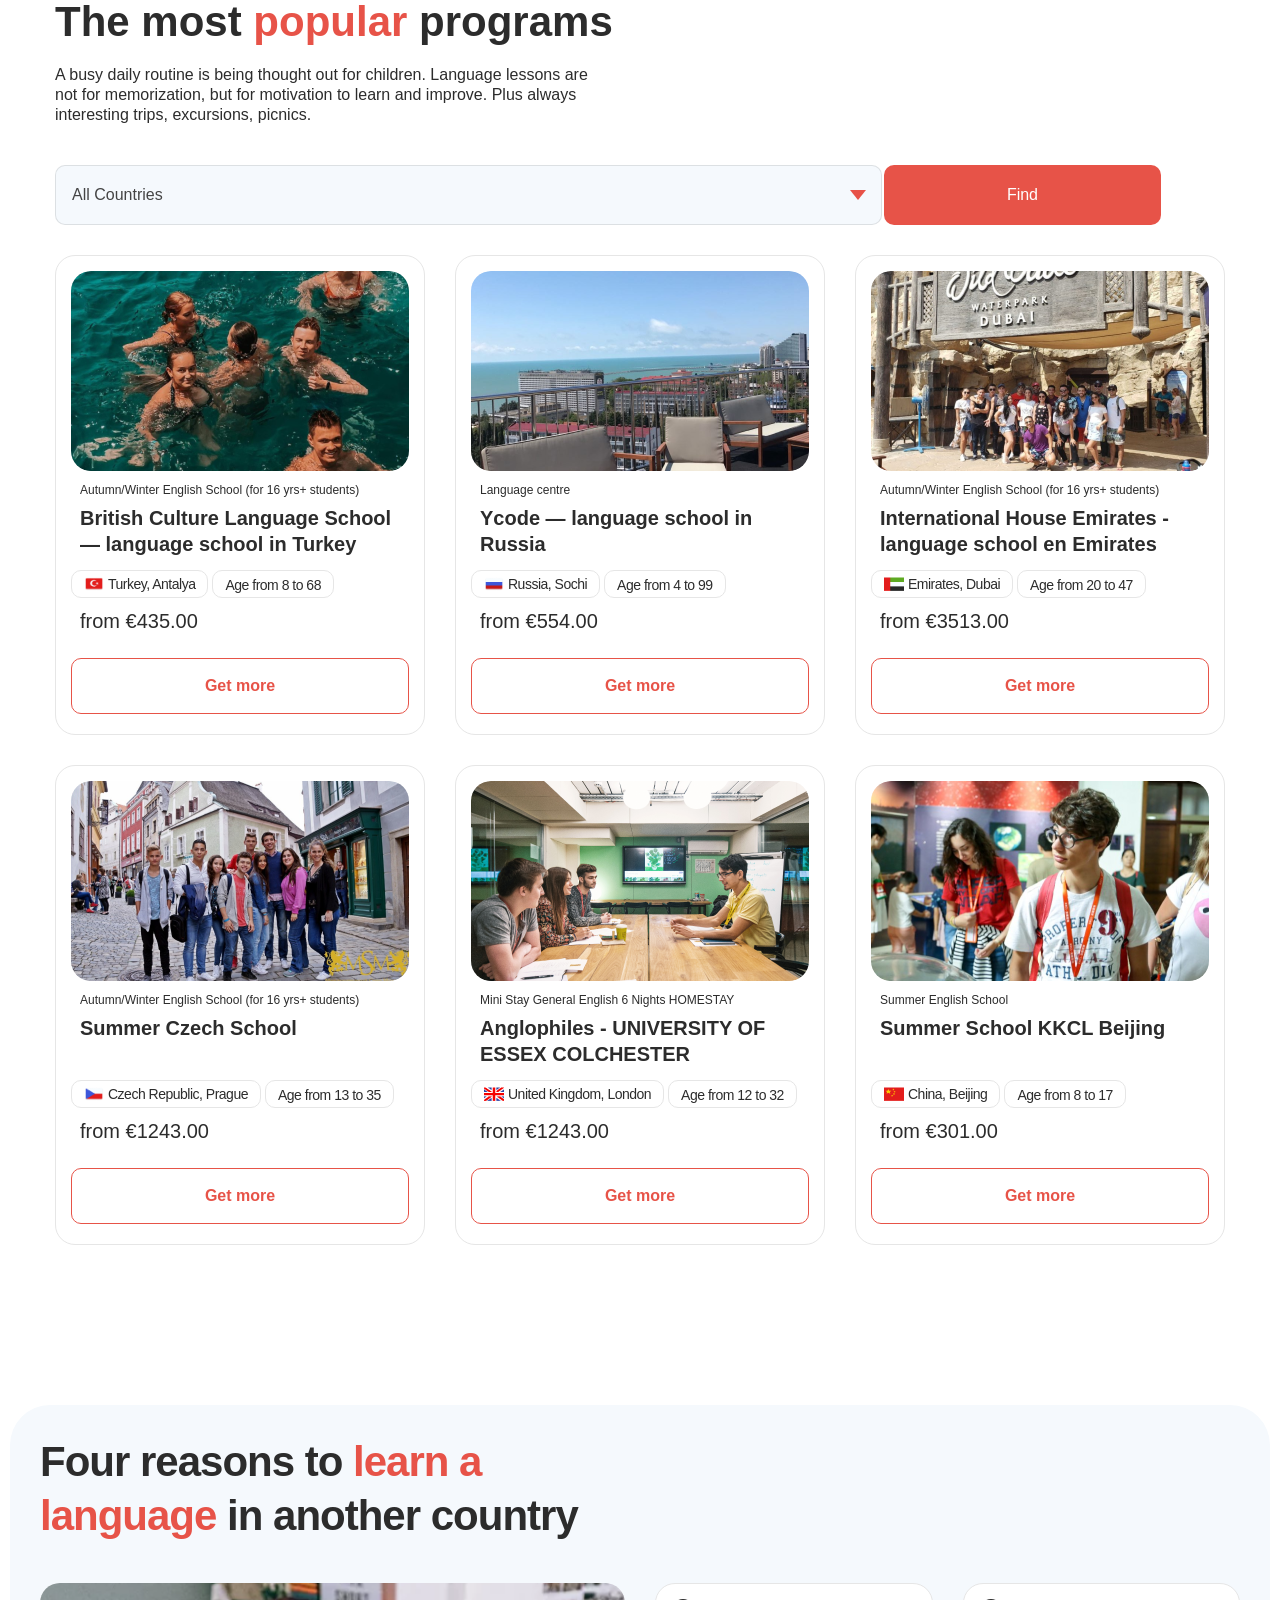
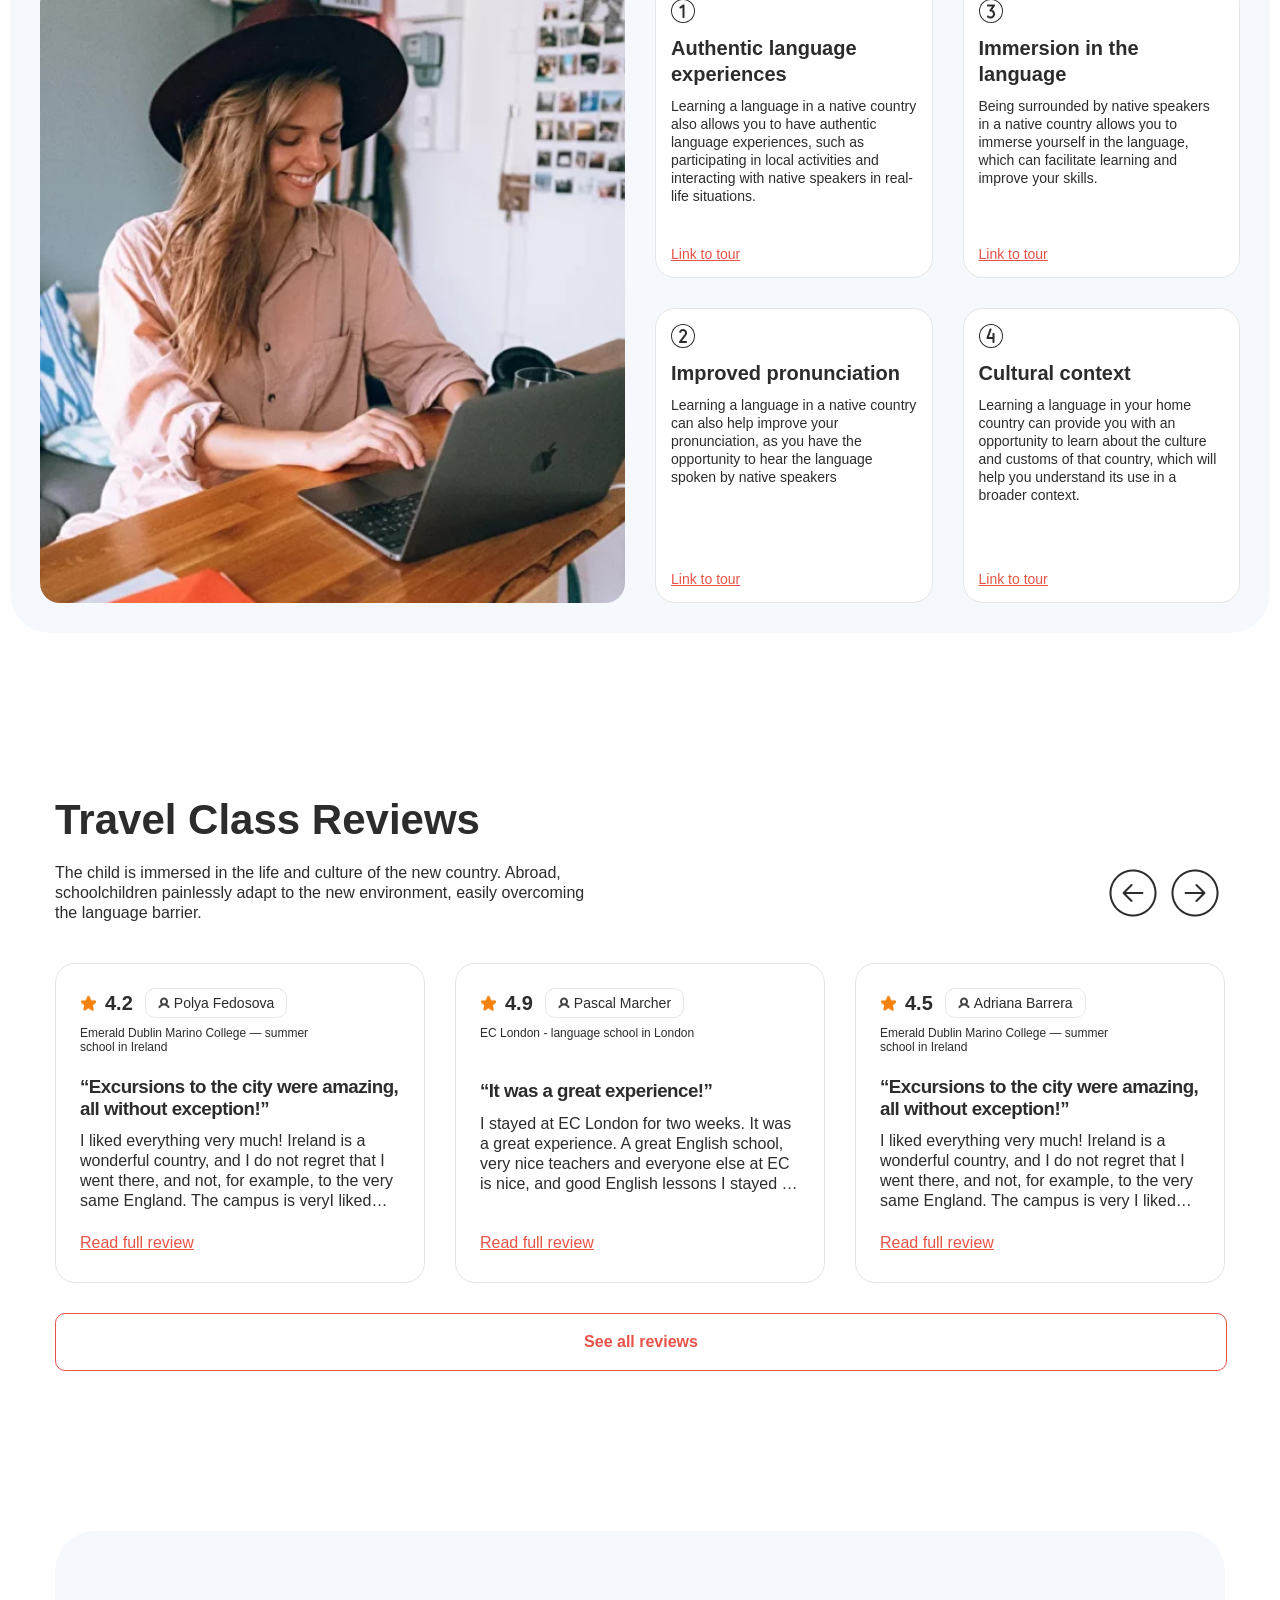
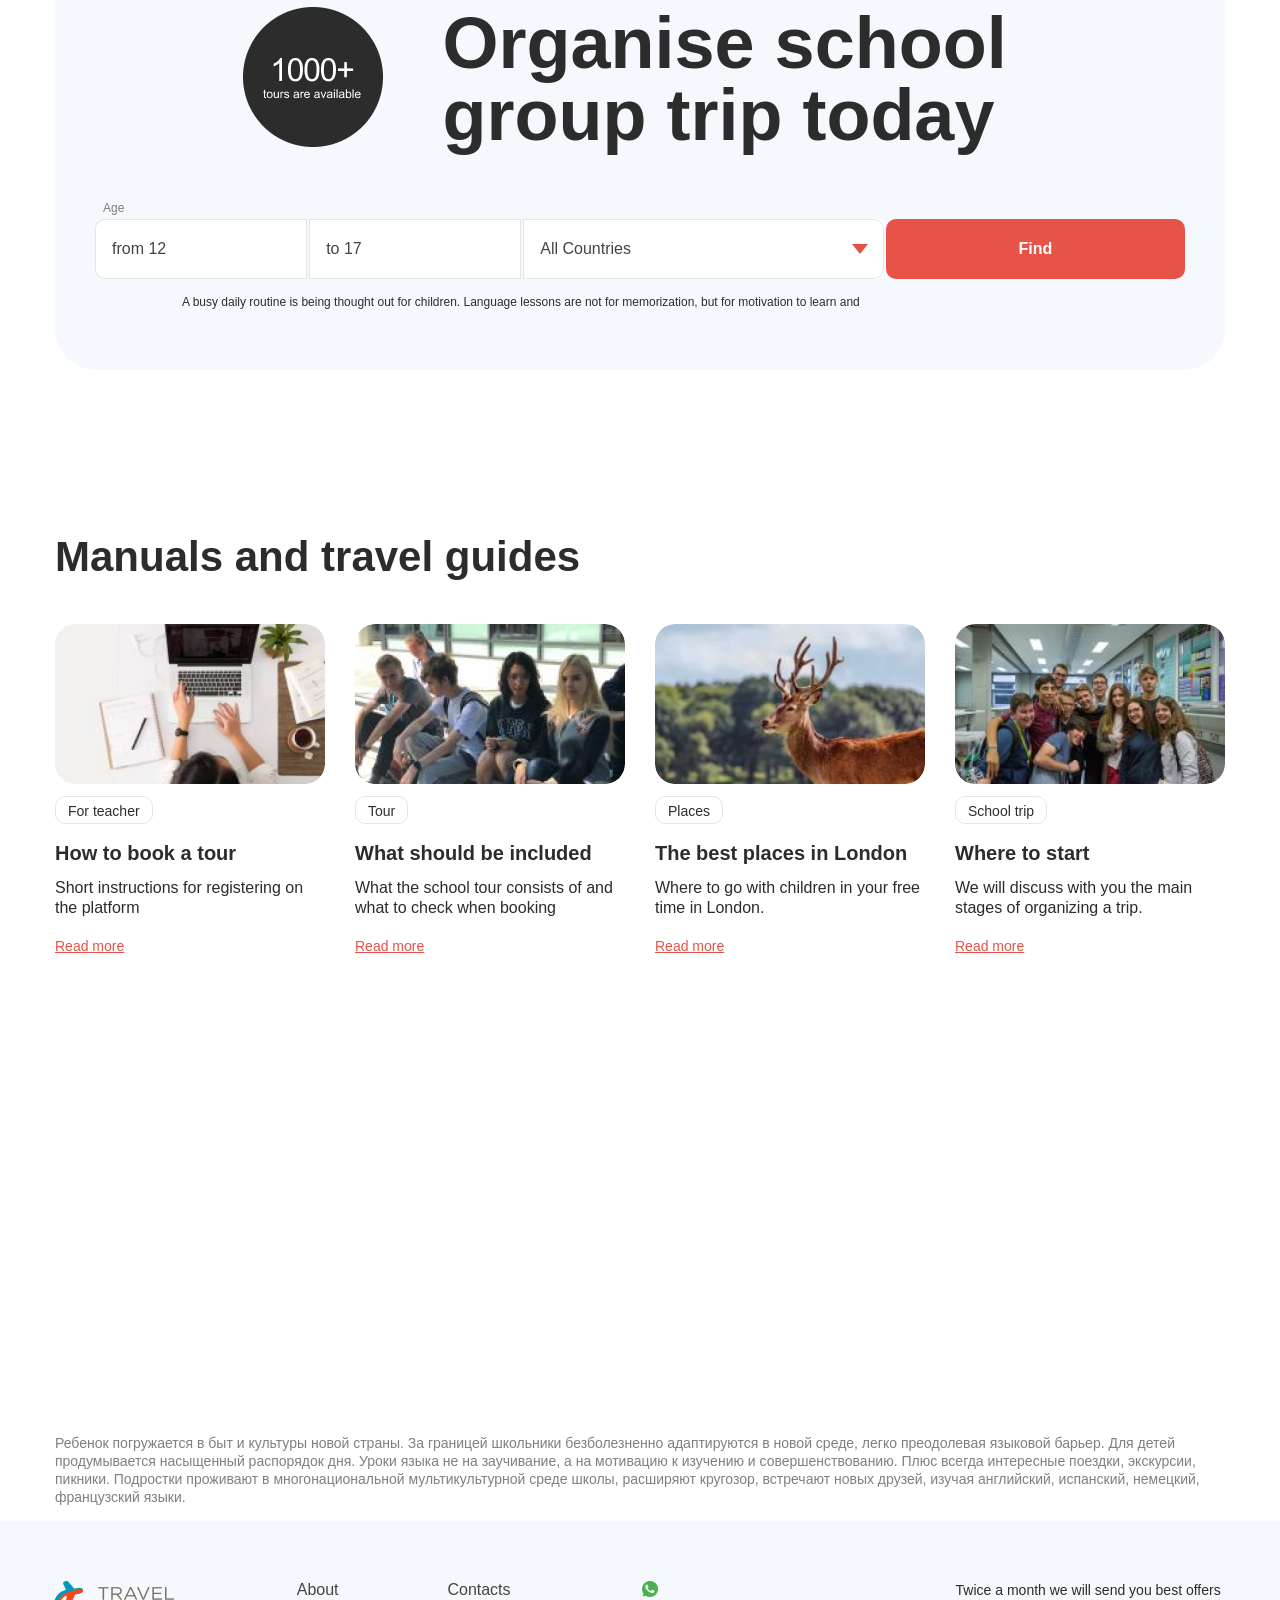
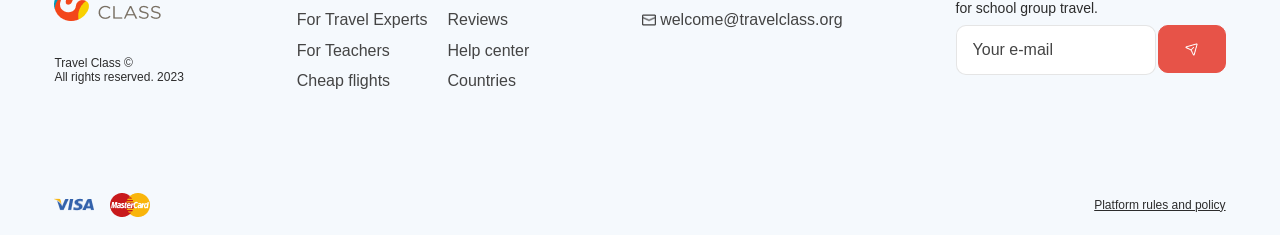
==== commit 133eca2e: "feature: Бургер меню готов" ====
--- a/index.html
+++ b/index.html
@@ -11,7 +11,7 @@
 
 <body class="body">
   <div class="page">
-  
+
     <header class="header">
       <div class="header__container">
         <div class="header__upper-block">
@@ -63,6 +63,9 @@
             <img src="./images/footer-socials-wa.png" alt="" class="header__support-icon">
             <div class="header__support-text">Online</div>
           </a>
+          <div class="header__burger">
+            <span></span>
+          </div>
         </div>
       </div>
     </header>
@@ -602,9 +605,9 @@
           многонациональной мультикультурной среде школы,
           расширяют кругозор, встречают новых друзей, изучая английский, испанский, немецкий, французский языки.
         </p>
-      </section>
+      </section> 
     </main>
-    
+   
     <footer class="footer">
       <div class="footer__container">
         <div class="footer__main-container">
@@ -673,10 +676,10 @@
         </div>
       </div>
     </footer>
- 
+    
   </div>
-  <script src="./js/libs/jquery-3.6.3.min.js"></script>
-  <script src="./js/index.js"></script>
+
+  <script src="./js/burger-menu.js"></script>
 </body>
 
 </html>
--- a/pages/index.css
+++ b/pages/index.css
@@ -14,6 +14,7 @@
 
 /* Частные стили */
 @import url(../blocks/header/header.css);
+@import url(../blocks/header/__burger/header__burger.css);
 @import url(../blocks/header/__container/header__container.css);
 @import url(../blocks/header/__upper-block/header__upper-block.css);
 @import url(../blocks/header/__logo/header__logo.css);
